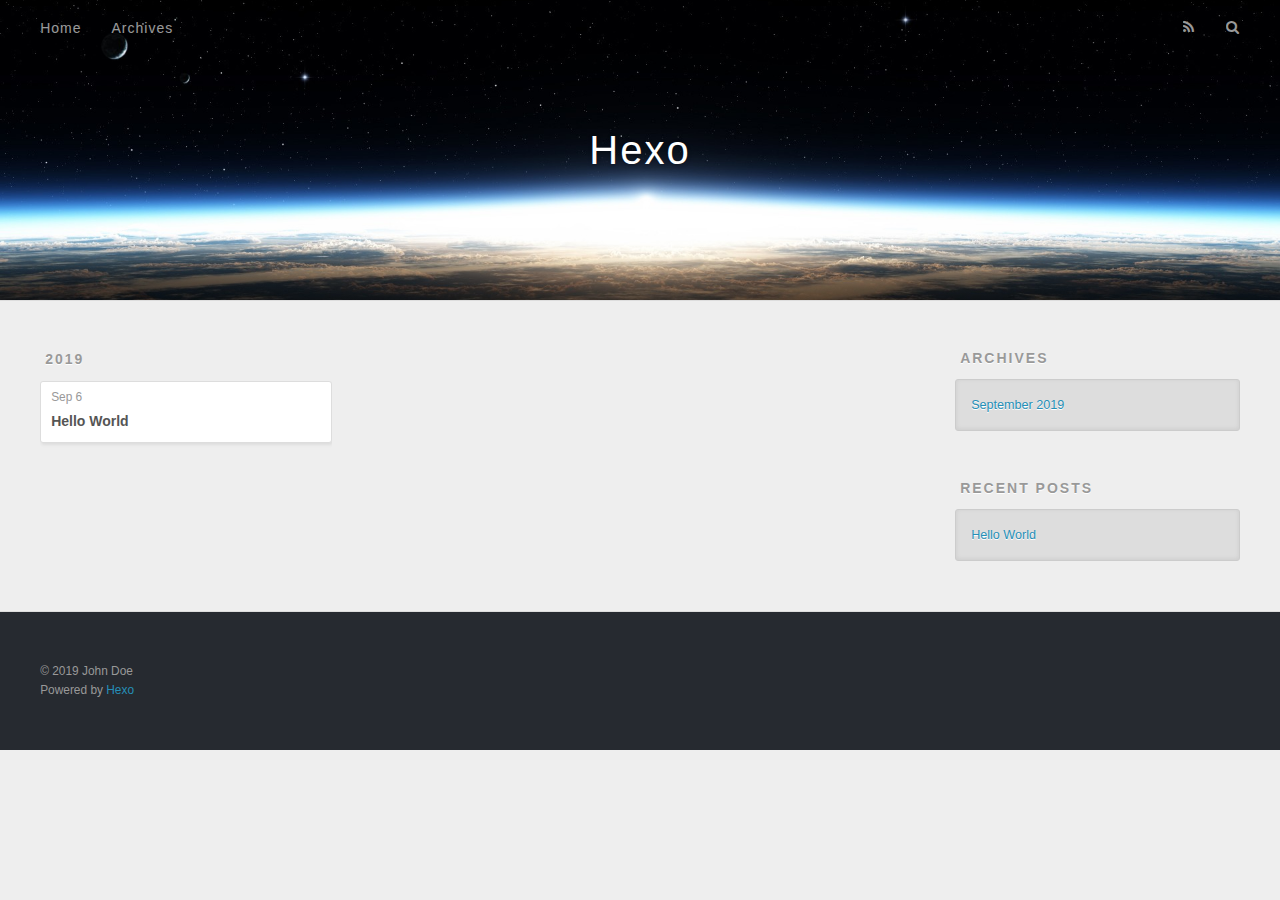
==== archives/index.html @ d5d8815c "Site updated: 2019-09-06 18:24:44" ====
<!DOCTYPE html>
<html>
<head><meta name="generator" content="Hexo 3.9.0">
  <meta charset="utf-8">
  

  
  <title>Archives | Hexo</title>
  <meta name="viewport" content="width=device-width, initial-scale=1, maximum-scale=1">
  <meta property="og:type" content="website">
<meta property="og:title" content="Hexo">
<meta property="og:url" content="http://yoursite.com/archives/index.html">
<meta property="og:site_name" content="Hexo">
<meta property="og:locale" content="en">
<meta name="twitter:card" content="summary">
<meta name="twitter:title" content="Hexo">
  
    <link rel="alternate" href="/atom.xml" title="Hexo" type="application/atom+xml">
  
  
    <link rel="icon" href="/favicon.png">
  
  
    <link href="//fonts.googleapis.com/css?family=Source+Code+Pro" rel="stylesheet" type="text/css">
  
  <link rel="stylesheet" href="/css/style.css">
</head>
</html>
<body>
  <div id="container">
    <div id="wrap">
      <header id="header">
  <div id="banner"></div>
  <div id="header-outer" class="outer">
    <div id="header-title" class="inner">
      <h1 id="logo-wrap">
        <a href="/" id="logo">Hexo</a>
      </h1>
      
    </div>
    <div id="header-inner" class="inner">
      <nav id="main-nav">
        <a id="main-nav-toggle" class="nav-icon"></a>
        
          <a class="main-nav-link" href="/">Home</a>
        
          <a class="main-nav-link" href="/archives">Archives</a>
        
      </nav>
      <nav id="sub-nav">
        
          <a id="nav-rss-link" class="nav-icon" href="/atom.xml" title="RSS Feed"></a>
        
        <a id="nav-search-btn" class="nav-icon" title="Search"></a>
      </nav>
      <div id="search-form-wrap">
        <form action="//google.com/search" method="get" accept-charset="UTF-8" class="search-form"><input type="search" name="q" class="search-form-input" placeholder="Search"><button type="submit" class="search-form-submit">&#xF002;</button><input type="hidden" name="sitesearch" value="http://yoursite.com"></form>
      </div>
    </div>
  </div>
</header>
      <div class="outer">
        <section id="main">
  
  
    
    
      
      
      <section class="archives-wrap">
        <div class="archive-year-wrap">
          <a href="/archives/2019" class="archive-year">2019</a>
        </div>
        <div class="archives">
    
    <article class="archive-article archive-type-post">
  <div class="archive-article-inner">
    <header class="archive-article-header">
      <a href="/2019/09/06/hello-world/" class="archive-article-date">
  <time datetime="2019-09-06T09:59:52.690Z" itemprop="datePublished">Sep 6</time>
</a>
      
  
    <h1 itemprop="name">
      <a class="archive-article-title" href="/2019/09/06/hello-world/">Hello World</a>
    </h1>
  

    </header>
  </div>
</article>
  
  
    </div></section>
  


</section>
        
          <aside id="sidebar">
  
    

  
    

  
    
  
    
  <div class="widget-wrap">
    <h3 class="widget-title">Archives</h3>
    <div class="widget">
      <ul class="archive-list"><li class="archive-list-item"><a class="archive-list-link" href="/archives/2019/09/">September 2019</a></li></ul>
    </div>
  </div>


  
    
  <div class="widget-wrap">
    <h3 class="widget-title">Recent Posts</h3>
    <div class="widget">
      <ul>
        
          <li>
            <a href="/2019/09/06/hello-world/">Hello World</a>
          </li>
        
      </ul>
    </div>
  </div>

  
</aside>
        
      </div>
      <footer id="footer">
  
  <div class="outer">
    <div id="footer-info" class="inner">
      &copy; 2019 John Doe<br>
      Powered by <a href="http://hexo.io/" target="_blank">Hexo</a>
    </div>
  </div>
</footer>
    </div>
    <nav id="mobile-nav">
  
    <a href="/" class="mobile-nav-link">Home</a>
  
    <a href="/archives" class="mobile-nav-link">Archives</a>
  
</nav>
    

<script src="//ajax.googleapis.com/ajax/libs/jquery/2.0.3/jquery.min.js"></script>


  <link rel="stylesheet" href="/fancybox/jquery.fancybox.css">
  <script src="/fancybox/jquery.fancybox.pack.js"></script>


<script src="/js/script.js"></script>



  </div>
</body>
</html>
---- css/style.css ----
body {
  width: 100%;
}
body:before,
body:after {
  content: "";
  display: table;
}
body:after {
  clear: both;
}
html,
body,
div,
span,
applet,
object,
iframe,
h1,
h2,
h3,
h4,
h5,
h6,
p,
blockquote,
pre,
a,
abbr,
acronym,
address,
big,
cite,
code,
del,
dfn,
em,
img,
ins,
kbd,
q,
s,
samp,
small,
strike,
strong,
sub,
sup,
tt,
var,
dl,
dt,
dd,
ol,
ul,
li,
fieldset,
form,
label,
legend,
table,
caption,
tbody,
tfoot,
thead,
tr,
th,
td {
  margin: 0;
  padding: 0;
  border: 0;
  outline: 0;
  font-weight: inherit;
  font-style: inherit;
  font-family: inherit;
  font-size: 100%;
  vertical-align: baseline;
}
body {
  line-height: 1;
  color: #000;
  background: #fff;
}
ol,
ul {
  list-style: none;
}
table {
  border-collapse: separate;
  border-spacing: 0;
  vertical-align: middle;
}
caption,
th,
td {
  text-align: left;
  font-weight: normal;
  vertical-align: middle;
}
a img {
  border: none;
}
input,
button {
  margin: 0;
  padding: 0;
}
input::-moz-focus-inner,
button::-moz-focus-inner {
  border: 0;
  padding: 0;
}
@font-face {
  font-family: FontAwesome;
  font-style: normal;
  font-weight: normal;
  src: url("fonts/fontawesome-webfont.eot?v=#4.0.3");
  src: url("fonts/fontawesome-webfont.eot?#iefix&v=#4.0.3") format("embedded-opentype"), url("fonts/fontawesome-webfont.woff?v=#4.0.3") format("woff"), url("fonts/fontawesome-webfont.ttf?v=#4.0.3") format("truetype"), url("fonts/fontawesome-webfont.svg#fontawesomeregular?v=#4.0.3") format("svg");
}
html,
body,
#container {
  height: 100%;
}
body {
  background: #eee;
  font: 14px -apple-system, BlinkMacSystemFont, "Segoe UI", "Roboto", "Oxygen", "Ubuntu", "Cantarell", "Fira Sans", "Droid Sans", "Helvetica Neue", sans-serif;
  -webkit-text-size-adjust: 100%;
}
.outer {
  max-width: 1220px;
  margin: 0 auto;
  padding: 0 20px;
}
.outer:before,
.outer:after {
  content: "";
  display: table;
}
.outer:after {
  clear: both;
}
.inner {
  display: inline;
  float: left;
  width: 98.33333333333333%;
  margin: 0 0.833333333333333%;
}
.left,
.alignleft {
  float: left;
}
.right,
.alignright {
  float: right;
}
.clear {
  clear: both;
}
#container {
  position: relative;
}
.mobile-nav-on {
  overflow: hidden;
}
#wrap {
  height: 100%;
  width: 100%;
  position: absolute;
  top: 0;
  left: 0;
  -webkit-transition: 0.2s ease-out;
  -moz-transition: 0.2s ease-out;
  -ms-transition: 0.2s ease-out;
  transition: 0.2s ease-out;
  z-index: 1;
  background: #eee;
}
.mobile-nav-on #wrap {
  left: 280px;
}
@media screen and (min-width: 768px) {
  #main {
    display: inline;
    float: left;
    width: 73.33333333333333%;
    margin: 0 0.833333333333333%;
  }
}
.article-date,
.article-category-link,
.archive-year,
.widget-title {
  text-decoration: none;
  text-transform: uppercase;
  letter-spacing: 2px;
  color: #999;
  margin-bottom: 1em;
  margin-left: 5px;
  line-height: 1em;
  text-shadow: 0 1px #fff;
  font-weight: bold;
}
.article-inner,
.archive-article-inner {
  background: #fff;
  -webkit-box-shadow: 1px 2px 3px #ddd;
  box-shadow: 1px 2px 3px #ddd;
  border: 1px solid #ddd;
  border-radius: 3px;
}
.article-entry h1,
.widget h1 {
  font-size: 2em;
}
.article-entry h2,
.widget h2 {
  font-size: 1.5em;
}
.article-entry h3,
.widget h3 {
  font-size: 1.3em;
}
.article-entry h4,
.widget h4 {
  font-size: 1.2em;
}
.article-entry h5,
.widget h5 {
  font-size: 1em;
}
.article-entry h6,
.widget h6 {
  font-size: 1em;
  color: #999;
}
.article-entry hr,
.widget hr {
  border: 1px dashed #ddd;
}
.article-entry strong,
.widget strong {
  font-weight: bold;
}
.article-entry em,
.widget em,
.article-entry cite,
.widget cite {
  font-style: italic;
}
.article-entry sup,
.widget sup,
.article-entry sub,
.widget sub {
  font-size: 0.75em;
  line-height: 0;
  position: relative;
  vertical-align: baseline;
}
.article-entry sup,
.widget sup {
  top: -0.5em;
}
.article-entry sub,
.widget sub {
  bottom: -0.2em;
}
.article-entry small,
.widget small {
  font-size: 0.85em;
}
.article-entry acronym,
.widget acronym,
.article-entry abbr,
.widget abbr {
  border-bottom: 1px dotted;
}
.article-entry ul,
.widget ul,
.article-entry ol,
.widget ol,
.article-entry dl,
.widget dl {
  margin: 0 20px;
  line-height: 1.6em;
}
.article-entry ul ul,
.widget ul ul,
.article-entry ol ul,
.widget ol ul,
.article-entry ul ol,
.widget ul ol,
.article-entry ol ol,
.widget ol ol {
  margin-top: 0;
  margin-bottom: 0;
}
.article-entry ul,
.widget ul {
  list-style: disc;
}
.article-entry ol,
.widget ol {
  list-style: decimal;
}
.article-entry dt,
.widget dt {
  font-weight: bold;
}
#header {
  height: 300px;
  position: relative;
  border-bottom: 1px solid #ddd;
}
#header:before,
#header:after {
  content: "";
  position: absolute;
  left: 0;
  right: 0;
  height: 40px;
}
#header:before {
  top: 0;
  background: -webkit-linear-gradient(rgba(0,0,0,0.2), transparent);
  background: -moz-linear-gradient(rgba(0,0,0,0.2), transparent);
  background: -ms-linear-gradient(rgba(0,0,0,0.2), transparent);
  background: linear-gradient(rgba(0,0,0,0.2), transparent);
}
#header:after {
  bottom: 0;
  background: -webkit-linear-gradient(transparent, rgba(0,0,0,0.2));
  background: -moz-linear-gradient(transparent, rgba(0,0,0,0.2));
  background: -ms-linear-gradient(transparent, rgba(0,0,0,0.2));
  background: linear-gradient(transparent, rgba(0,0,0,0.2));
}
#header-outer {
  height: 100%;
  position: relative;
}
#header-inner {
  position: relative;
  overflow: hidden;
}
#banner {
  position: absolute;
  top: 0;
  left: 0;
  width: 100%;
  height: 100%;
  background: url("images/banner.jpg") center #000;
  -webkit-background-size: cover;
  -moz-background-size: cover;
  background-size: cover;
  z-index: -1;
}
#header-title {
  text-align: center;
  height: 40px;
  position: absolute;
  top: 50%;
  left: 0;
  margin-top: -20px;
}
#logo,
#subtitle {
  text-decoration: none;
  color: #fff;
  font-weight: 300;
  text-shadow: 0 1px 4px rgba(0,0,0,0.3);
}
#logo {
  font-size: 40px;
  line-height: 40px;
  letter-spacing: 2px;
}
#subtitle {
  font-size: 16px;
  line-height: 16px;
  letter-spacing: 1px;
}
#subtitle-wrap {
  margin-top: 16px;
}
#main-nav {
  float: left;
  margin-left: -15px;
}
.nav-icon,
.main-nav-link {
  float: left;
  color: #fff;
  opacity: 0.6;
  text-decoration: none;
  text-shadow: 0 1px rgba(0,0,0,0.2);
  -webkit-transition: opacity 0.2s;
  -moz-transition: opacity 0.2s;
  -ms-transition: opacity 0.2s;
  transition: opacity 0.2s;
  display: block;
  padding: 20px 15px;
}
.nav-icon:hover,
.main-nav-link:hover {
  opacity: 1;
}
.nav-icon {
  font-family: FontAwesome;
  text-align: center;
  font-size: 14px;
  width: 14px;
  height: 14px;
  padding: 20px 15px;
  position: relative;
  cursor: pointer;
}
.main-nav-link {
  font-weight: 300;
  letter-spacing: 1px;
}
@media screen and (max-width: 479px) {
  .main-nav-link {
    display: none;
  }
}
#main-nav-toggle {
  display: none;
}
#main-nav-toggle:before {
  content: "\f0c9";
}
@media screen and (max-width: 479px) {
  #main-nav-toggle {
    display: block;
  }
}
#sub-nav {
  float: right;
  margin-right: -15px;
}
#nav-rss-link:before {
  content: "\f09e";
}
#nav-search-btn:before {
  content: "\f002";
}
#search-form-wrap {
  position: absolute;
  top: 15px;
  width: 150px;
  height: 30px;
  right: -150px;
  opacity: 0;
  -webkit-transition: 0.2s ease-out;
  -moz-transition: 0.2s ease-out;
  -ms-transition: 0.2s ease-out;
  transition: 0.2s ease-out;
}
#search-form-wrap.on {
  opacity: 1;
  right: 0;
}
@media screen and (max-width: 479px) {
  #search-form-wrap {
    width: 100%;
    right: -100%;
  }
}
.search-form {
  position: absolute;
  top: 0;
  left: 0;
  right: 0;
  background: #fff;
  padding: 5px 15px;
  border-radius: 15px;
  -webkit-box-shadow: 0 0 10px rgba(0,0,0,0.3);
  box-shadow: 0 0 10px rgba(0,0,0,0.3);
}
.search-form-input {
  border: none;
  background: none;
  color: #555;
  width: 100%;
  font: 13px -apple-system, BlinkMacSystemFont, "Segoe UI", "Roboto", "Oxygen", "Ubuntu", "Cantarell", "Fira Sans", "Droid Sans", "Helvetica Neue", sans-serif;
  outline: none;
}
.search-form-input::-webkit-search-results-decoration,
.search-form-input::-webkit-search-cancel-button {
  -webkit-appearance: none;
}
.search-form-submit {
  position: absolute;
  top: 50%;
  right: 10px;
  margin-top: -7px;
  font: 13px FontAwesome;
  border: none;
  background: none;
  color: #bbb;
  cursor: pointer;
}
.search-form-submit:hover,
.search-form-submit:focus {
  color: #777;
}
.article {
  margin: 50px 0;
}
.article-inner {
  overflow: hidden;
}
.article-meta:before,
.article-meta:after {
  content: "";
  display: table;
}
.article-meta:after {
  clear: both;
}
.article-date {
  float: left;
}
.article-category {
  float: left;
  line-height: 1em;
  color: #ccc;
  text-shadow: 0 1px #fff;
  margin-left: 8px;
}
.article-category:before {
  content: "\2022";
}
.article-category-link {
  margin: 0 12px 1em;
}
.article-header {
  padding: 20px 20px 0;
}
.article-title {
  text-decoration: none;
  font-size: 2em;
  font-weight: bold;
  color: #555;
  line-height: 1.1em;
  -webkit-transition: color 0.2s;
  -moz-transition: color 0.2s;
  -ms-transition: color 0.2s;
  transition: color 0.2s;
}
a.article-title:hover {
  color: #258fb8;
}
.article-entry {
  color: #555;
  padding: 0 20px;
}
.article-entry:before,
.article-entry:after {
  content: "";
  display: table;
}
.article-entry:after {
  clear: both;
}
.article-entry p,
.article-entry table {
  line-height: 1.6em;
  margin: 1.6em 0;
}
.article-entry h1,
.article-entry h2,
.article-entry h3,
.article-entry h4,
.article-entry h5,
.article-entry h6 {
  font-weight: bold;
}
.article-entry h1,
.article-entry h2,
.article-entry h3,
.article-entry h4,
.article-entry h5,
.article-entry h6 {
  line-height: 1.1em;
  margin: 1.1em 0;
}
.article-entry a {
  color: #258fb8;
  text-decoration: none;
}
.article-entry a:hover {
  text-decoration: underline;
}
.article-entry ul,
.article-entry ol,
.article-entry dl {
  margin-top: 1.6em;
  margin-bottom: 1.6em;
}
.article-entry img,
.article-entry video {
  max-width: 100%;
  height: auto;
  display: block;
  margin: auto;
}
.article-entry iframe {
  border: none;
}
.article-entry table {
  width: 100%;
  border-collapse: collapse;
  border-spacing: 0;
}
.article-entry th {
  font-weight: bold;
  border-bottom: 3px solid #ddd;
  padding-bottom: 0.5em;
}
.article-entry td {
  border-bottom: 1px solid #ddd;
  padding: 10px 0;
}
.article-entry blockquote {
  font-family: Georgia, "Times New Roman", serif;
  font-size: 1.4em;
  margin: 1.6em 20px;
  text-align: center;
}
.article-entry blockquote footer {
  font-size: 14px;
  margin: 1.6em 0;
  font-family: -apple-system, BlinkMacSystemFont, "Segoe UI", "Roboto", "Oxygen", "Ubuntu", "Cantarell", "Fira Sans", "Droid Sans", "Helvetica Neue", sans-serif;
}
.article-entry blockquote footer cite:before {
  content: "—";
  padding: 0 0.5em;
}
.article-entry .pullquote {
  text-align: left;
  width: 45%;
  margin: 0;
}
.article-entry .pullquote.left {
  margin-left: 0.5em;
  margin-right: 1em;
}
.article-entry .pullquote.right {
  margin-right: 0.5em;
  margin-left: 1em;
}
.article-entry .caption {
  color: #999;
  display: block;
  font-size: 0.9em;
  margin-top: 0.5em;
  position: relative;
  text-align: center;
}
.article-entry .video-container {
  position: relative;
  padding-top: 56.25%;
  height: 0;
  overflow: hidden;
}
.article-entry .video-container iframe,
.article-entry .video-container object,
.article-entry .video-container embed {
  position: absolute;
  top: 0;
  left: 0;
  width: 100%;
  height: 100%;
  margin-top: 0;
}
.article-more-link a {
  display: inline-block;
  line-height: 1em;
  padding: 6px 15px;
  border-radius: 15px;
  background: #eee;
  color: #999;
  text-shadow: 0 1px #fff;
  text-decoration: none;
}
.article-more-link a:hover {
  background: #258fb8;
  color: #fff;
  text-decoration: none;
  text-shadow: 0 1px #1e7293;
}
.article-footer {
  font-size: 0.85em;
  line-height: 1.6em;
  border-top: 1px solid #ddd;
  padding-top: 1.6em;
  margin: 0 20px 20px;
}
.article-footer:before,
.article-footer:after {
  content: "";
  display: table;
}
.article-footer:after {
  clear: both;
}
.article-footer a {
  color: #999;
  text-decoration: none;
}
.article-footer a:hover {
  color: #555;
}
.article-tag-list-item {
  float: left;
  margin-right: 10px;
}
.article-tag-list-link:before {
  content: "#";
}
.article-comment-link {
  float: right;
}
.article-comment-link:before {
  content: "\f075";
  font-family: FontAwesome;
  padding-right: 8px;
}
.article-share-link {
  cursor: pointer;
  float: right;
  margin-left: 20px;
}
.article-share-link:before {
  content: "\f064";
  font-family: FontAwesome;
  padding-right: 6px;
}
#article-nav {
  position: relative;
}
#article-nav:before,
#article-nav:after {
  content: "";
  display: table;
}
#article-nav:after {
  clear: both;
}
@media screen and (min-width: 768px) {
  #article-nav {
    margin: 50px 0;
  }
  #article-nav:before {
    width: 8px;
    height: 8px;
    position: absolute;
    top: 50%;
    left: 50%;
    margin-top: -4px;
    margin-left: -4px;
    content: "";
    border-radius: 50%;
    background: #ddd;
    -webkit-box-shadow: 0 1px 2px #fff;
    box-shadow: 0 1px 2px #fff;
  }
}
.article-nav-link-wrap {
  text-decoration: none;
  text-shadow: 0 1px #fff;
  color: #999;
  -webkit-box-sizing: border-box;
  -moz-box-sizing: border-box;
  box-sizing: border-box;
  margin-top: 50px;
  text-align: center;
  display: block;
}
.article-nav-link-wrap:hover {
  color: #555;
}
@media screen and (min-width: 768px) {
  .article-nav-link-wrap {
    width: 50%;
    margin-top: 0;
  }
}
@media screen and (min-width: 768px) {
  #article-nav-newer {
    float: left;
    text-align: right;
    padding-right: 20px;
  }
}
@media screen and (min-width: 768px) {
  #article-nav-older {
    float: right;
    text-align: left;
    padding-left: 20px;
  }
}
.article-nav-caption {
  text-transform: uppercase;
  letter-spacing: 2px;
  color: #ddd;
  line-height: 1em;
  font-weight: bold;
}
#article-nav-newer .article-nav-caption {
  margin-right: -2px;
}
.article-nav-title {
  font-size: 0.85em;
  line-height: 1.6em;
  margin-top: 0.5em;
}
.article-share-box {
  position: absolute;
  display: none;
  background: #fff;
  -webkit-box-shadow: 1px 2px 10px rgba(0,0,0,0.2);
  box-shadow: 1px 2px 10px rgba(0,0,0,0.2);
  border-radius: 3px;
  margin-left: -145px;
  overflow: hidden;
  z-index: 1;
}
.article-share-box.on {
  display: block;
}
.article-share-input {
  width: 100%;
  background: none;
  -webkit-box-sizing: border-box;
  -moz-box-sizing: border-box;
  box-sizing: border-box;
  font: 14px -apple-system, BlinkMacSystemFont, "Segoe UI", "Roboto", "Oxygen", "Ubuntu", "Cantarell", "Fira Sans", "Droid Sans", "Helvetica Neue", sans-serif;
  padding: 0 15px;
  color: #555;
  outline: none;
  border: 1px solid #ddd;
  border-radius: 3px 3px 0 0;
  height: 36px;
  line-height: 36px;
}
.article-share-links {
  background: #eee;
}
.article-share-links:before,
.article-share-links:after {
  content: "";
  display: table;
}
.article-share-links:after {
  clear: both;
}
.article-share-twitter,
.article-share-facebook,
.article-share-pinterest,
.article-share-google {
  width: 50px;
  height: 36px;
  display: block;
  float: left;
  position: relative;
  color: #999;
  text-shadow: 0 1px #fff;
}
.article-share-twitter:before,
.article-share-facebook:before,
.article-share-pinterest:before,
.article-share-google:before {
  font-size: 20px;
  font-family: FontAwesome;
  width: 20px;
  height: 20px;
  position: absolute;
  top: 50%;
  left: 50%;
  margin-top: -10px;
  margin-left: -10px;
  text-align: center;
}
.article-share-twitter:hover,
.article-share-facebook:hover,
.article-share-pinterest:hover,
.article-share-google:hover {
  color: #fff;
}
.article-share-twitter:before {
  content: "\f099";
}
.article-share-twitter:hover {
  background: #00aced;
  text-shadow: 0 1px #008abe;
}
.article-share-facebook:before {
  content: "\f09a";
}
.article-share-facebook:hover {
  background: #3b5998;
  text-shadow: 0 1px #2f477a;
}
.article-share-pinterest:before {
  content: "\f0d2";
}
.article-share-pinterest:hover {
  background: #cb2027;
  text-shadow: 0 1px #a21a1f;
}
.article-share-google:before {
  content: "\f0d5";
}
.article-share-google:hover {
  background: #dd4b39;
  text-shadow: 0 1px #be3221;
}
.article-gallery {
  background: #000;
  position: relative;
}
.article-gallery-photos {
  position: relative;
  overflow: hidden;
}
.article-gallery-img {
  display: none;
  max-width: 100%;
}
.article-gallery-img:first-child {
  display: block;
}
.article-gallery-img.loaded {
  position: absolute;
  display: block;
}
.article-gallery-img img {
  display: block;
  max-width: 100%;
  margin: 0 auto;
}
#comments {
  background: #fff;
  -webkit-box-shadow: 1px 2px 3px #ddd;
  box-shadow: 1px 2px 3px #ddd;
  padding: 20px;
  border: 1px solid #ddd;
  border-radius: 3px;
  margin: 50px 0;
}
#comments a {
  color: #258fb8;
}
.archives-wrap {
  margin: 50px 0;
}
.archives:before,
.archives:after {
  content: "";
  display: table;
}
.archives:after {
  clear: both;
}
.archive-year-wrap {
  margin-bottom: 1em;
}
.archives {
  -webkit-column-gap: 10px;
  -moz-column-gap: 10px;
  column-gap: 10px;
}
@media screen and (min-width: 480px) and (max-width: 767px) {
  .archives {
    -webkit-column-count: 2;
    -moz-column-count: 2;
    column-count: 2;
  }
}
@media screen and (min-width: 768px) {
  .archives {
    -webkit-column-count: 3;
    -moz-column-count: 3;
    column-count: 3;
  }
}
.archive-article {
  -webkit-column-break-inside: avoid;
  page-break-inside: avoid;
  overflow: hidden;
  break-inside: avoid-column;
}
.archive-article-inner {
  padding: 10px;
  margin-bottom: 15px;
}
.archive-article-title {
  text-decoration: none;
  font-weight: bold;
  color: #555;
  -webkit-transition: color 0.2s;
  -moz-transition: color 0.2s;
  -ms-transition: color 0.2s;
  transition: color 0.2s;
  line-height: 1.6em;
}
.archive-article-title:hover {
  color: #258fb8;
}
.archive-article-footer {
  margin-top: 1em;
}
.archive-article-date {
  color: #999;
  text-decoration: none;
  font-size: 0.85em;
  line-height: 1em;
  margin-bottom: 0.5em;
  display: block;
}
#page-nav {
  margin: 50px auto;
  background: #fff;
  -webkit-box-shadow: 1px 2px 3px #ddd;
  box-shadow: 1px 2px 3px #ddd;
  border: 1px solid #ddd;
  border-radius: 3px;
  text-align: center;
  color: #999;
  overflow: hidden;
}
#page-nav:before,
#page-nav:after {
  content: "";
  display: table;
}
#page-nav:after {
  clear: both;
}
#page-nav a,
#page-nav span {
  padding: 10px 20px;
  line-height: 1;
  height: 2ex;
}
#page-nav a {
  color: #999;
  text-decoration: none;
}
#page-nav a:hover {
  background: #999;
  color: #fff;
}
#page-nav .prev {
  float: left;
}
#page-nav .next {
  float: right;
}
#page-nav .page-number {
  display: inline-block;
}
@media screen and (max-width: 479px) {
  #page-nav .page-number {
    display: none;
  }
}
#page-nav .current {
  color: #555;
  font-weight: bold;
}
#page-nav .space {
  color: #ddd;
}
#footer {
  background: #262a30;
  padding: 50px 0;
  border-top: 1px solid #ddd;
  color: #999;
}
#footer a {
  color: #258fb8;
  text-decoration: none;
}
#footer a:hover {
  text-decoration: underline;
}
#footer-info {
  line-height: 1.6em;
  font-size: 0.85em;
}
.article-entry pre,
.article-entry .highlight {
  background: #2d2d2d;
  margin: 0 -20px;
  padding: 15px 20px;
  border-style: solid;
  border-color: #ddd;
  border-width: 1px 0;
  overflow: auto;
  color: #ccc;
  line-height: 22.400000000000002px;
}
.article-entry .highlight .gutter pre,
.article-entry .gist .gist-file .gist-data .line-numbers {
  color: #666;
  font-size: 0.85em;
}
.article-entry pre,
.article-entry code {
  font-family: "Source Code Pro", Consolas, Monaco, Menlo, Consolas, monospace;
}
.article-entry code {
  background: #eee;
  text-shadow: 0 1px #fff;
  padding: 0 0.3em;
}
.article-entry pre code {
  background: none;
  text-shadow: none;
  padding: 0;
}
.article-entry .highlight pre {
  border: none;
  margin: 0;
  padding: 0;
}
.article-entry .highlight table {
  margin: 0;
  width: auto;
}
.article-entry .highlight td {
  border: none;
  padding: 0;
}
.article-entry .highlight figcaption {
  font-size: 0.85em;
  color: #999;
  line-height: 1em;
  margin-bottom: 1em;
}
.article-entry .highlight figcaption:before,
.article-entry .highlight figcaption:after {
  content: "";
  display: table;
}
.article-entry .highlight figcaption:after {
  clear: both;
}
.article-entry .highlight figcaption a {
  float: right;
}
.article-entry .highlight .gutter pre {
  text-align: right;
  padding-right: 20px;
}
.article-entry .highlight .line {
  height: 22.400000000000002px;
}
.article-entry .highlight .line.marked {
  background: #515151;
}
.article-entry .gist {
  margin: 0 -20px;
  border-style: solid;
  border-color: #ddd;
  border-width: 1px 0;
  background: #2d2d2d;
  padding: 15px 20px 15px 0;
}
.article-entry .gist .gist-file {
  border: none;
  font-family: "Source Code Pro", Consolas, Monaco, Menlo, Consolas, monospace;
  margin: 0;
}
.article-entry .gist .gist-file .gist-data {
  background: none;
  border: none;
}
.article-entry .gist .gist-file .gist-data .line-numbers {
  background: none;
  border: none;
  padding: 0 20px 0 0;
}
.article-entry .gist .gist-file .gist-data .line-data {
  padding: 0 !important;
}
.article-entry .gist .gist-file .highlight {
  margin: 0;
  padding: 0;
  border: none;
}
.article-entry .gist .gist-file .gist-meta {
  background: #2d2d2d;
  color: #999;
  font: 0.85em -apple-system, BlinkMacSystemFont, "Segoe UI", "Roboto", "Oxygen", "Ubuntu", "Cantarell", "Fira Sans", "Droid Sans", "Helvetica Neue", sans-serif;
  text-shadow: 0 0;
  padding: 0;
  margin-top: 1em;
  margin-left: 20px;
}
.article-entry .gist .gist-file .gist-meta a {
  color: #258fb8;
  font-weight: normal;
}
.article-entry .gist .gist-file .gist-meta a:hover {
  text-decoration: underline;
}
pre .comment,
pre .title {
  color: #999;
}
pre .variable,
pre .attribute,
pre .tag,
pre .regexp,
pre .ruby .constant,
pre .xml .tag .title,
pre .xml .pi,
pre .xml .doctype,
pre .html .doctype,
pre .css .id,
pre .css .class,
pre .css .pseudo {
  color: #f2777a;
}
pre .number,
pre .preprocessor,
pre .built_in,
pre .literal,
pre .params,
pre .constant {
  color: #f99157;
}
pre .class,
pre .ruby .class .title,
pre .css .rules .attribute {
  color: #9c9;
}
pre .string,
pre .value,
pre .inheritance,
pre .header,
pre .ruby .symbol,
pre .xml .cdata {
  color: #9c9;
}
pre .css .hexcolor {
  color: #6cc;
}
pre .function,
pre .python .decorator,
pre .python .title,
pre .ruby .function .title,
pre .ruby .title .keyword,
pre .perl .sub,
pre .javascript .title,
pre .coffeescript .title {
  color: #69c;
}
pre .keyword,
pre .javascript .function {
  color: #c9c;
}
@media screen and (max-width: 479px) {
  #mobile-nav {
    position: absolute;
    top: 0;
    left: 0;
    width: 280px;
    height: 100%;
    background: #191919;
    border-right: 1px solid #fff;
  }
}
@media screen and (max-width: 479px) {
  .mobile-nav-link {
    display: block;
    color: #999;
    text-decoration: none;
    padding: 15px 20px;
    font-weight: bold;
  }
  .mobile-nav-link:hover {
    color: #fff;
  }
}
@media screen and (min-width: 768px) {
  #sidebar {
    display: inline;
    float: left;
    width: 23.333333333333332%;
    margin: 0 0.833333333333333%;
  }
}
.widget-wrap {
  margin: 50px 0;
}
.widget {
  color: #777;
  text-shadow: 0 1px #fff;
  background: #ddd;
  -webkit-box-shadow: 0 -1px 4px #ccc inset;
  box-shadow: 0 -1px 4px #ccc inset;
  border: 1px solid #ccc;
  padding: 15px;
  border-radius: 3px;
}
.widget a {
  color: #258fb8;
  text-decoration: none;
}
.widget a:hover {
  text-decoration: underline;
}
.widget ul ul,
.widget ol ul,
.widget dl ul,
.widget ul ol,
.widget ol ol,
.widget dl ol,
.widget ul dl,
.widget ol dl,
.widget dl dl {
  margin-left: 15px;
  list-style: disc;
}
.widget {
  line-height: 1.6em;
  word-wrap: break-word;
  font-size: 0.9em;
}
.widget ul,
.widget ol {
  list-style: none;
  margin: 0;
}
.widget ul ul,
.widget ol ul,
.widget ul ol,
.widget ol ol {
  margin: 0 20px;
}
.widget ul ul,
.widget ol ul {
  list-style: disc;
}
.widget ul ol,
.widget ol ol {
  list-style: decimal;
}
.category-list-count,
.tag-list-count,
.archive-list-count {
  padding-left: 5px;
  color: #999;
  font-size: 0.85em;
}
.category-list-count:before,
.tag-list-count:before,
.archive-list-count:before {
  content: "(";
}
.category-list-count:after,
.tag-list-count:after,
.archive-list-count:after {
  content: ")";
}
.tagcloud a {
  margin-right: 5px;
  display: inline-block;
}
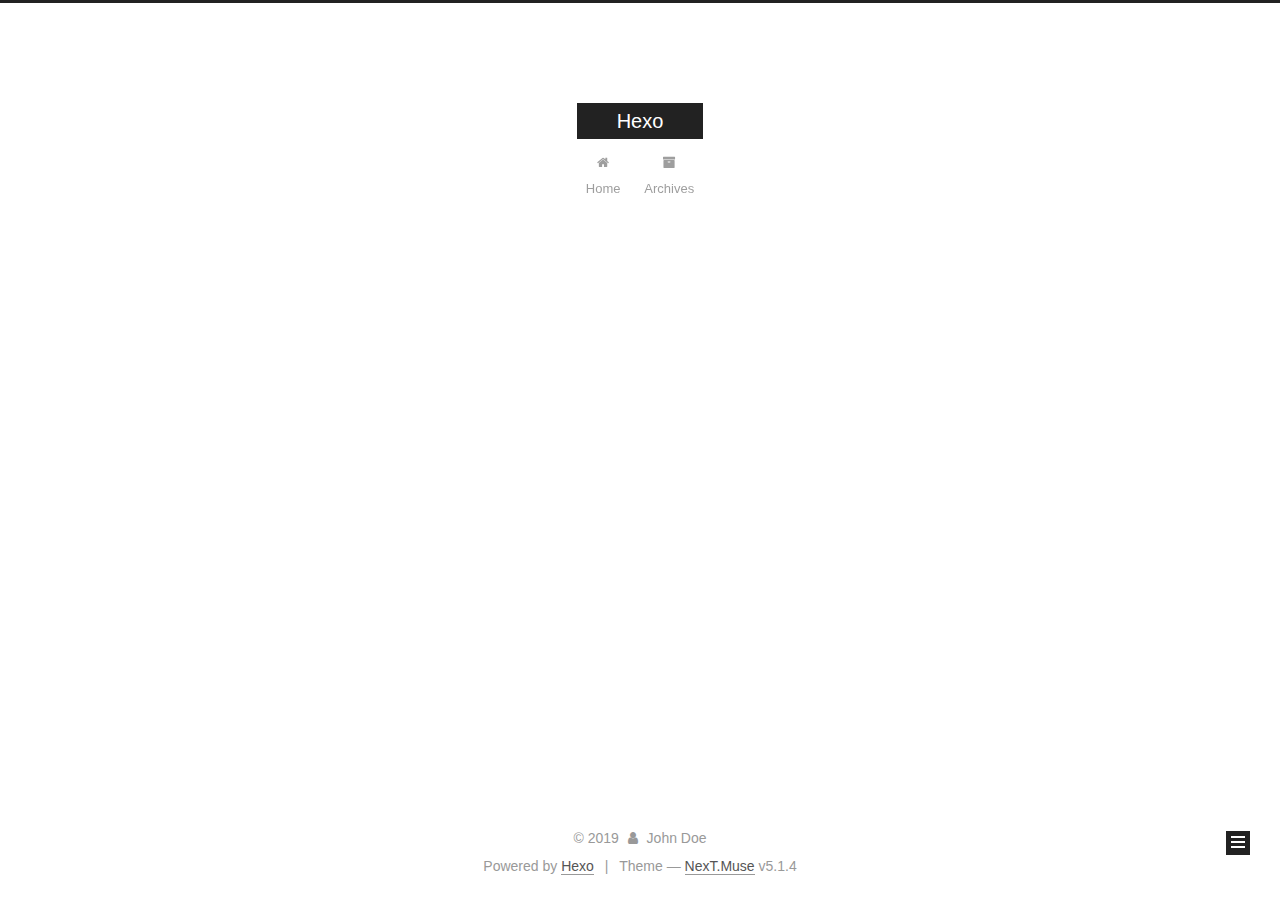
==== commit 6f11391e: "Site updated: 2019-09-06 18:45:22" ====
--- a/archives/index.html
+++ b/archives/index.html
@@ -1,170 +1,549 @@
 <!DOCTYPE html>
-<html>
+
+
+
+  
+
+
+<html class="theme-next muse use-motion" lang="en">
 <head><meta name="generator" content="Hexo 3.9.0">
-  <meta charset="utf-8">
-  
-
-  
-  <title>Archives | Hexo</title>
-  <meta name="viewport" content="width=device-width, initial-scale=1, maximum-scale=1">
-  <meta property="og:type" content="website">
+  <meta charset="UTF-8">
+<meta http-equiv="X-UA-Compatible" content="IE=edge">
+<meta name="viewport" content="width=device-width, initial-scale=1, maximum-scale=1">
+<meta name="theme-color" content="#222">
+
+
+
+
+
+
+
+
+
+<meta http-equiv="Cache-Control" content="no-transform">
+<meta http-equiv="Cache-Control" content="no-siteapp">
+
+
+
+
+
+
+
+
+
+
+
+
+
+
+
+
+  
+  
+  <link href="/lib/fancybox/source/jquery.fancybox.css?v=2.1.5" rel="stylesheet" type="text/css">
+
+
+
+
+
+
+
+<link href="/lib/font-awesome/css/font-awesome.min.css?v=4.6.2" rel="stylesheet" type="text/css">
+
+<link href="/css/main.css?v=5.1.4" rel="stylesheet" type="text/css">
+
+
+  <link rel="apple-touch-icon" sizes="180x180" href="/images/apple-touch-icon-next.png?v=5.1.4">
+
+
+  <link rel="icon" type="image/png" sizes="32x32" href="/images/favicon-32x32-next.png?v=5.1.4">
+
+
+  <link rel="icon" type="image/png" sizes="16x16" href="/images/favicon-16x16-next.png?v=5.1.4">
+
+
+  <link rel="mask-icon" href="/images/logo.svg?v=5.1.4" color="#222">
+
+
+
+
+
+  <meta name="keywords" content="Hexo, NexT">
+
+
+
+
+
+
+
+
+
+
+<meta property="og:type" content="website">
 <meta property="og:title" content="Hexo">
 <meta property="og:url" content="http://yoursite.com/archives/index.html">
 <meta property="og:site_name" content="Hexo">
 <meta property="og:locale" content="en">
 <meta name="twitter:card" content="summary">
 <meta name="twitter:title" content="Hexo">
-  
-    <link rel="alternate" href="/atom.xml" title="Hexo" type="application/atom+xml">
-  
-  
-    <link rel="icon" href="/favicon.png">
-  
-  
-    <link href="//fonts.googleapis.com/css?family=Source+Code+Pro" rel="stylesheet" type="text/css">
-  
-  <link rel="stylesheet" href="/css/style.css">
+
+
+
+<script type="text/javascript" id="hexo.configurations">
+  var NexT = window.NexT || {};
+  var CONFIG = {
+    root: '/',
+    scheme: 'Muse',
+    version: '5.1.4',
+    sidebar: {"position":"left","display":"post","offset":12,"b2t":false,"scrollpercent":false,"onmobile":false},
+    fancybox: true,
+    tabs: true,
+    motion: {"enable":true,"async":false,"transition":{"post_block":"fadeIn","post_header":"slideDownIn","post_body":"slideDownIn","coll_header":"slideLeftIn","sidebar":"slideUpIn"}},
+    duoshuo: {
+      userId: '0',
+      author: 'Author'
+    },
+    algolia: {
+      applicationID: '',
+      apiKey: '',
+      indexName: '',
+      hits: {"per_page":10},
+      labels: {"input_placeholder":"Search for Posts","hits_empty":"We didn't find any results for the search: ${query}","hits_stats":"${hits} results found in ${time} ms"}
+    }
+  };
+</script>
+
+
+
+  <link rel="canonical" href="http://yoursite.com/archives/">
+
+
+
+
+
+  <title>Archive | Hexo</title>
+  
+
+
+
+
+
+
+
+
 </head>
-</html>
-<body>
-  <div id="container">
-    <div id="wrap">
-      <header id="header">
-  <div id="banner"></div>
-  <div id="header-outer" class="outer">
-    <div id="header-title" class="inner">
-      <h1 id="logo-wrap">
-        <a href="/" id="logo">Hexo</a>
-      </h1>
-      
+
+<body itemscope itemtype="http://schema.org/WebPage" lang="en">
+
+  
+  
+    
+  
+
+  <div class="container sidebar-position-left page-archive">
+    <div class="headband"></div>
+
+    <header id="header" class="header" itemscope itemtype="http://schema.org/WPHeader">
+      <div class="header-inner"><div class="site-brand-wrapper">
+  <div class="site-meta ">
+    
+
+    <div class="custom-logo-site-title">
+      <a href="/" class="brand" rel="start">
+        <span class="logo-line-before"><i></i></span>
+        <span class="site-title">Hexo</span>
+        <span class="logo-line-after"><i></i></span>
+      </a>
     </div>
-    <div id="header-inner" class="inner">
-      <nav id="main-nav">
-        <a id="main-nav-toggle" class="nav-icon"></a>
-        
-          <a class="main-nav-link" href="/">Home</a>
-        
-          <a class="main-nav-link" href="/archives">Archives</a>
-        
-      </nav>
-      <nav id="sub-nav">
-        
-          <a id="nav-rss-link" class="nav-icon" href="/atom.xml" title="RSS Feed"></a>
-        
-        <a id="nav-search-btn" class="nav-icon" title="Search"></a>
-      </nav>
-      <div id="search-form-wrap">
-        <form action="//google.com/search" method="get" accept-charset="UTF-8" class="search-form"><input type="search" name="q" class="search-form-input" placeholder="Search"><button type="submit" class="search-form-submit">&#xF002;</button><input type="hidden" name="sitesearch" value="http://yoursite.com"></form>
+      
+        <p class="site-subtitle"></p>
+      
+  </div>
+
+  <div class="site-nav-toggle">
+    <button>
+      <span class="btn-bar"></span>
+      <span class="btn-bar"></span>
+      <span class="btn-bar"></span>
+    </button>
+  </div>
+</div>
+
+<nav class="site-nav">
+  
+
+  
+    <ul id="menu" class="menu">
+      
+        
+        <li class="menu-item menu-item-home">
+          <a href="/" rel="section">
+            
+              <i class="menu-item-icon fa fa-fw fa-home"></i> <br>
+            
+            Home
+          </a>
+        </li>
+      
+        
+        <li class="menu-item menu-item-archives">
+          <a href="/archives/" rel="section">
+            
+              <i class="menu-item-icon fa fa-fw fa-archive"></i> <br>
+            
+            Archives
+          </a>
+        </li>
+      
+
+      
+    </ul>
+  
+
+  
+</nav>
+
+
+
+ </div>
+    </header>
+
+    <main id="main" class="main">
+      <div class="main-inner">
+        <div class="content-wrap">
+          <div id="content" class="content">
+            
+
+  
+  
+  
+  <div class="post-block archive">
+    <div id="posts" class="posts-collapse">
+      <span class="archive-move-on"></span>
+
+      <span class="archive-page-counter">
+        
+        
+        
+          
+        
+        Um..! 1 post. Keep on posting.
+      </span>
+
+      
+
+        
+        
+        
+
+        
+          
+          <div class="collection-title">
+            <h1 class="archive-year" id="archive-year-2019">2019</h1>
+          </div>
+        
+        
+
+        
+
+  <article class="post post-type-normal" itemscope itemtype="http://schema.org/Article">
+    <header class="post-header">
+
+      <h2 class="post-title">
+        
+            <a class="post-title-link" href="/2019/09/06/hello-world/" itemprop="url">
+              
+                <span itemprop="name">Hello World</span>
+              
+            </a>
+        
+      </h2>
+
+      <div class="post-meta">
+        <time class="post-time" itemprop="dateCreated" datetime="2019-09-06T17:59:52+08:00" content="2019-09-06">
+          09-06
+        </time>
       </div>
+
+    </header>
+  </article>
+
+
+
+      
+
     </div>
   </div>
-</header>
-      <div class="outer">
-        <section id="main">
-  
-  
-    
-    
-      
-      
-      <section class="archives-wrap">
-        <div class="archive-year-wrap">
-          <a href="/archives/2019" class="archive-year">2019</a>
+  
+  
+  
+
+  
+
+
+
+          </div>
+          
+
+
+          
+
         </div>
-        <div class="archives">
-    
-    <article class="archive-article archive-type-post">
-  <div class="archive-article-inner">
-    <header class="archive-article-header">
-      <a href="/2019/09/06/hello-world/" class="archive-article-date">
-  <time datetime="2019-09-06T09:59:52.690Z" itemprop="datePublished">Sep 6</time>
-</a>
-      
-  
-    <h1 itemprop="name">
-      <a class="archive-article-title" href="/2019/09/06/hello-world/">Hello World</a>
-    </h1>
-  
-
-    </header>
-  </div>
-</article>
-  
-  
-    </div></section>
-  
-
-
-</section>
-        
-          <aside id="sidebar">
-  
-    
-
-  
-    
-
-  
-    
-  
-    
-  <div class="widget-wrap">
-    <h3 class="widget-title">Archives</h3>
-    <div class="widget">
-      <ul class="archive-list"><li class="archive-list-item"><a class="archive-list-link" href="/archives/2019/09/">September 2019</a></li></ul>
+        
+          
+  
+  <div class="sidebar-toggle">
+    <div class="sidebar-toggle-line-wrap">
+      <span class="sidebar-toggle-line sidebar-toggle-line-first"></span>
+      <span class="sidebar-toggle-line sidebar-toggle-line-middle"></span>
+      <span class="sidebar-toggle-line sidebar-toggle-line-last"></span>
     </div>
   </div>
 
-
-  
+  <aside id="sidebar" class="sidebar">
     
-  <div class="widget-wrap">
-    <h3 class="widget-title">Recent Posts</h3>
-    <div class="widget">
-      <ul>
-        
-          <li>
-            <a href="/2019/09/06/hello-world/">Hello World</a>
-          </li>
-        
-      </ul>
+    <div class="sidebar-inner">
+
+      
+
+      
+
+      <section class="site-overview-wrap sidebar-panel sidebar-panel-active">
+        <div class="site-overview">
+          <div class="site-author motion-element" itemprop="author" itemscope itemtype="http://schema.org/Person">
+            
+              <p class="site-author-name" itemprop="name">John Doe</p>
+              <p class="site-description motion-element" itemprop="description"></p>
+          </div>
+
+          <nav class="site-state motion-element">
+
+            
+              <div class="site-state-item site-state-posts">
+              
+                <a href="/archives/">
+              
+                  <span class="site-state-item-count">1</span>
+                  <span class="site-state-item-name">posts</span>
+                </a>
+              </div>
+            
+
+            
+
+            
+
+          </nav>
+
+          
+
+          
+
+          
+          
+
+          
+          
+
+          
+
+        </div>
+      </section>
+
+      
+
+      
+
     </div>
+  </aside>
+
+
+        
+      </div>
+    </main>
+
+    <footer id="footer" class="footer">
+      <div class="footer-inner">
+        <div class="copyright">&copy; <span itemprop="copyrightYear">2019</span>
+  <span class="with-love">
+    <i class="fa fa-user"></i>
+  </span>
+  <span class="author" itemprop="copyrightHolder">John Doe</span>
+
+  
+</div>
+
+
+  <div class="powered-by">Powered by <a class="theme-link" target="_blank" href="https://hexo.io">Hexo</a></div>
+
+
+
+  <span class="post-meta-divider">|</span>
+
+
+
+  <div class="theme-info">Theme &mdash; <a class="theme-link" target="_blank" href="https://github.com/iissnan/hexo-theme-next">NexT.Muse</a> v5.1.4</div>
+
+
+
+
+        
+
+
+
+
+
+
+
+        
+      </div>
+    </footer>
+
+    
+      <div class="back-to-top">
+        <i class="fa fa-arrow-up"></i>
+        
+      </div>
+    
+
+    
+
   </div>
 
   
-</aside>
-        
-      </div>
-      <footer id="footer">
-  
-  <div class="outer">
-    <div id="footer-info" class="inner">
-      &copy; 2019 John Doe<br>
-      Powered by <a href="http://hexo.io/" target="_blank">Hexo</a>
-    </div>
-  </div>
-</footer>
-    </div>
-    <nav id="mobile-nav">
-  
-    <a href="/" class="mobile-nav-link">Home</a>
-  
-    <a href="/archives" class="mobile-nav-link">Archives</a>
-  
-</nav>
-    
-
-<script src="//ajax.googleapis.com/ajax/libs/jquery/2.0.3/jquery.min.js"></script>
-
-
-  <link rel="stylesheet" href="/fancybox/jquery.fancybox.css">
-  <script src="/fancybox/jquery.fancybox.pack.js"></script>
-
-
-<script src="/js/script.js"></script>
-
-
-
-  </div>
+
+<script type="text/javascript">
+  if (Object.prototype.toString.call(window.Promise) !== '[object Function]') {
+    window.Promise = null;
+  }
+</script>
+
+
+
+
+
+
+
+
+
+  
+
+
+
+
+
+
+
+
+
+
+
+
+  
+  
+    <script type="text/javascript" src="/lib/jquery/index.js?v=2.1.3"></script>
+  
+
+  
+  
+    <script type="text/javascript" src="/lib/fastclick/lib/fastclick.min.js?v=1.0.6"></script>
+  
+
+  
+  
+    <script type="text/javascript" src="/lib/jquery_lazyload/jquery.lazyload.js?v=1.9.7"></script>
+  
+
+  
+  
+    <script type="text/javascript" src="/lib/velocity/velocity.min.js?v=1.2.1"></script>
+  
+
+  
+  
+    <script type="text/javascript" src="/lib/velocity/velocity.ui.min.js?v=1.2.1"></script>
+  
+
+  
+  
+    <script type="text/javascript" src="/lib/fancybox/source/jquery.fancybox.pack.js?v=2.1.5"></script>
+  
+
+
+  
+
+
+  <script type="text/javascript" src="/js/src/utils.js?v=5.1.4"></script>
+
+  <script type="text/javascript" src="/js/src/motion.js?v=5.1.4"></script>
+
+
+
+  
+  
+
+  
+
+  
+
+
+  <script type="text/javascript" src="/js/src/bootstrap.js?v=5.1.4"></script>
+
+
+
+  
+
+
+  
+
+
+
+
+	
+
+
+
+
+
+  
+
+
+
+
+
+  
+
+
+
+
+
+
+
+
+
+
+
+
+  
+
+
+
+
+
+  
+
+  
+
+  
+
+  
+  
+
+  
+
+  
+
+  
+
 </body>
-</html>+</html>
--- a/css/main.css
+++ b/css/main.css
@@ -0,0 +1,2662 @@
+/* normalize.css v3.0.2 | MIT License | git.io/normalize */
+html {
+  font-family: sans-serif; /* 1 */
+  -ms-text-size-adjust: 100%; /* 2 */
+  -webkit-text-size-adjust: 100%; /* 2 */
+}
+body {
+  margin: 0;
+}
+article,
+aside,
+details,
+figcaption,
+figure,
+footer,
+header,
+hgroup,
+main,
+menu,
+nav,
+section,
+summary {
+  display: block;
+}
+audio,
+canvas,
+progress,
+video {
+  display: inline-block; /* 1 */
+  vertical-align: baseline; /* 2 */
+}
+audio:not([controls]) {
+  display: none;
+  height: 0;
+}
+[hidden],
+template {
+  display: none;
+}
+a {
+  background-color: transparent;
+}
+a:active,
+a:hover {
+  outline: 0;
+}
+abbr[title] {
+  border-bottom: 1px dotted;
+}
+b,
+strong {
+  font-weight: bold;
+}
+dfn {
+  font-style: italic;
+}
+h1 {
+  font-size: 2em;
+  margin: 0.67em 0;
+}
+mark {
+  background: #ff0;
+  color: #000;
+}
+small {
+  font-size: 80%;
+}
+sub,
+sup {
+  font-size: 75%;
+  line-height: 0;
+  position: relative;
+  vertical-align: baseline;
+}
+sup {
+  top: -0.5em;
+}
+sub {
+  bottom: -0.25em;
+}
+img {
+  border: 0;
+}
+svg:not(:root) {
+  overflow: hidden;
+}
+figure {
+  margin: 1em 40px;
+}
+hr {
+  -moz-box-sizing: content-box;
+  box-sizing: content-box;
+  height: 0;
+}
+pre {
+  overflow: auto;
+}
+code,
+kbd,
+pre,
+samp {
+  font-family: monospace, monospace;
+  font-size: 1em;
+}
+button,
+input,
+optgroup,
+select,
+textarea {
+  color: inherit; /* 1 */
+  font: inherit; /* 2 */
+  margin: 0; /* 3 */
+}
+button {
+  overflow: visible;
+}
+button,
+select {
+  text-transform: none;
+}
+button,
+html input[type="button"],
+input[type="reset"],
+input[type="submit"] {
+  -webkit-appearance: button; /* 2 */
+  cursor: pointer; /* 3 */
+}
+button[disabled],
+html input[disabled] {
+  cursor: default;
+}
+button::-moz-focus-inner,
+input::-moz-focus-inner {
+  border: 0;
+  padding: 0;
+}
+input {
+  line-height: normal;
+}
+input[type="checkbox"],
+input[type="radio"] {
+  box-sizing: border-box; /* 1 */
+  padding: 0; /* 2 */
+}
+input[type="number"]::-webkit-inner-spin-button,
+input[type="number"]::-webkit-outer-spin-button {
+  height: auto;
+}
+input[type="search"] {
+  -webkit-appearance: textfield; /* 1 */
+  -moz-box-sizing: content-box;
+  -webkit-box-sizing: content-box; /* 2 */
+  box-sizing: content-box;
+}
+input[type="search"]::-webkit-search-cancel-button,
+input[type="search"]::-webkit-search-decoration {
+  -webkit-appearance: none;
+}
+fieldset {
+  border: 1px solid #c0c0c0;
+  margin: 0 2px;
+  padding: 0.35em 0.625em 0.75em;
+}
+legend {
+  border: 0; /* 1 */
+  padding: 0; /* 2 */
+}
+textarea {
+  overflow: auto;
+}
+optgroup {
+  font-weight: bold;
+}
+table {
+  border-collapse: collapse;
+  border-spacing: 0;
+}
+td,
+th {
+  padding: 0;
+}
+::selection {
+  background: #262a30;
+  color: #fff;
+}
+body {
+  position: relative;
+  font-family: 'Lato', "PingFang SC", "Microsoft YaHei", sans-serif;
+  font-size: 14px;
+  line-height: 2;
+  color: #555;
+  background: #fff;
+}
+@media (max-width: 767px) {
+  body {
+    padding-right: 0 !important;
+  }
+}
+@media (min-width: 768px) and (max-width: 991px) {
+  body {
+    padding-right: 0 !important;
+  }
+}
+@media (min-width: 1600px) {
+  body {
+    font-size: 16px;
+  }
+}
+h1,
+h2,
+h3,
+h4,
+h5,
+h6 {
+  margin: 0;
+  padding: 0;
+  font-weight: bold;
+  line-height: 1.5;
+  font-family: 'Lato', "PingFang SC", "Microsoft YaHei", sans-serif;
+}
+h2,
+h3,
+h4,
+h5,
+h6 {
+  margin: 20px 0 15px;
+}
+h1 {
+  font-size: 22px;
+}
+@media (max-width: 767px) {
+  h1 {
+    font-size: 18px;
+  }
+}
+h2 {
+  font-size: 20px;
+}
+@media (max-width: 767px) {
+  h2 {
+    font-size: 16px;
+  }
+}
+h3 {
+  font-size: 18px;
+}
+@media (max-width: 767px) {
+  h3 {
+    font-size: 14px;
+  }
+}
+h4 {
+  font-size: 16px;
+}
+@media (max-width: 767px) {
+  h4 {
+    font-size: 12px;
+  }
+}
+h5 {
+  font-size: 14px;
+}
+@media (max-width: 767px) {
+  h5 {
+    font-size: 10px;
+  }
+}
+h6 {
+  font-size: 12px;
+}
+@media (max-width: 767px) {
+  h6 {
+    font-size: 8px;
+  }
+}
+p {
+  margin: 0 0 20px 0;
+}
+a {
+  color: #555;
+  text-decoration: none;
+  outline: none;
+  border-bottom: 1px solid #999;
+  word-wrap: break-word;
+}
+a:hover {
+  color: #222;
+  border-bottom-color: #222;
+}
+blockquote {
+  margin: 0;
+  padding: 0;
+}
+img {
+  display: block;
+  margin: auto;
+  max-width: 100%;
+  height: auto;
+}
+hr {
+  margin: 40px 0;
+  height: 3px;
+  border: none;
+  background-color: #ddd;
+  background-image: repeating-linear-gradient(-45deg, #fff, #fff 4px, transparent 4px, transparent 8px);
+}
+blockquote {
+  padding: 0 15px;
+  color: #666;
+  border-left: 4px solid #ddd;
+}
+blockquote cite::before {
+  content: "-";
+  padding: 0 5px;
+}
+dt {
+  font-weight: 700;
+}
+dd {
+  margin: 0;
+  padding: 0;
+}
+kbd {
+  border: 1px solid #ccc;
+  border-radius: 0.2em;
+  box-shadow: 0.1em 0.1em 0.2em rgba(0,0,0,0.1);
+  background-color: #f9f9f9;
+  font-family: inherit;
+  background-image: -webkit-linear-gradient(top, #eee, #fff, #eee);
+  padding: 0.1em 0.3em;
+  white-space: nowrap;
+}
+.text-left {
+  text-align: left;
+}
+.text-center {
+  text-align: center;
+}
+.text-right {
+  text-align: right;
+}
+.text-justify {
+  text-align: justify;
+}
+.text-nowrap {
+  white-space: nowrap;
+}
+.text-lowercase {
+  text-transform: lowercase;
+}
+.text-uppercase {
+  text-transform: uppercase;
+}
+.text-capitalize {
+  text-transform: capitalize;
+}
+.center-block {
+  display: block;
+  margin-left: auto;
+  margin-right: auto;
+}
+.clearfix:before,
+.clearfix:after {
+  content: " ";
+  display: table;
+}
+.clearfix:after {
+  clear: both;
+}
+.pullquote {
+  width: 45%;
+}
+.pullquote.left {
+  float: left;
+  margin-left: 5px;
+  margin-right: 10px;
+}
+.pullquote.right {
+  float: right;
+  margin-left: 10px;
+  margin-right: 5px;
+}
+.affix.affix.affix {
+  position: fixed;
+}
+.translation {
+  margin-top: -20px;
+  font-size: 14px;
+  color: #999;
+}
+.scrollbar-measure {
+  width: 100px;
+  height: 100px;
+  overflow: scroll;
+  position: absolute;
+  top: -9999px;
+}
+.use-motion .motion-element {
+  opacity: 0;
+}
+table {
+  margin: 20px 0;
+  width: 100%;
+  border-collapse: collapse;
+  border-spacing: 0;
+  border: 1px solid #ddd;
+  font-size: 14px;
+  table-layout: fixed;
+  word-wrap: break-all;
+}
+table>tbody>tr:nth-of-type(odd) {
+  background-color: #f9f9f9;
+}
+table>tbody>tr:hover {
+  background-color: #f5f5f5;
+}
+caption,
+th,
+td {
+  padding: 8px;
+  text-align: left;
+  vertical-align: middle;
+  font-weight: normal;
+}
+th,
+td {
+  border-bottom: 3px solid #ddd;
+  border-right: 1px solid #eee;
+}
+th {
+  padding-bottom: 10px;
+  font-weight: 700;
+}
+td {
+  border-bottom-width: 1px;
+}
+html,
+body {
+  height: 100%;
+}
+.container {
+  position: relative;
+  min-height: 100%;
+}
+.header-inner {
+  margin: 0 auto;
+  padding: 100px 0 70px;
+  width: 700px;
+}
+@media (min-width: 1600px) {
+  .container .header-inner {
+    width: 900px;
+  }
+}
+.main {
+  padding-bottom: 150px;
+}
+.main-inner {
+  margin: 0 auto;
+  width: 700px;
+}
+@media (min-width: 1600px) {
+  .container .main-inner {
+    width: 900px;
+  }
+}
+.footer {
+  position: absolute;
+  left: 0;
+  bottom: 0;
+  width: 100%;
+  min-height: 50px;
+}
+.footer-inner {
+  box-sizing: border-box;
+  margin: 20px auto;
+  width: 700px;
+}
+@media (min-width: 1600px) {
+  .container .footer-inner {
+    width: 900px;
+  }
+}
+pre,
+.highlight {
+  overflow: auto;
+  margin: 20px 0;
+  padding: 0;
+  font-size: 13px;
+  color: #4d4d4c;
+  background: #f7f7f7;
+  line-height: 1.6;
+}
+pre,
+code {
+  font-family: consolas, Menlo, "PingFang SC", "Microsoft YaHei", monospace;
+}
+code {
+  padding: 2px 4px;
+  word-wrap: break-word;
+  color: #555;
+  background: #eee;
+  border-radius: 3px;
+  font-size: 13px;
+}
+pre {
+  padding: 10px;
+}
+pre code {
+  padding: 0;
+  color: #4d4d4c;
+  background: none;
+  text-shadow: none;
+}
+.highlight {
+  border-radius: 1px;
+}
+.highlight pre {
+  border: none;
+  margin: 0;
+  padding: 10px 0;
+}
+.highlight table {
+  margin: 0;
+  width: auto;
+  border: none;
+}
+.highlight td {
+  border: none;
+  padding: 0;
+}
+.highlight figcaption {
+  font-size: 1em;
+  color: #4d4d4c;
+  line-height: 1em;
+  margin-bottom: 1em;
+}
+.highlight figcaption:before,
+.highlight figcaption:after {
+  content: " ";
+  display: table;
+}
+.highlight figcaption:after {
+  clear: both;
+}
+.highlight figcaption a {
+  float: right;
+  color: #4d4d4c;
+}
+.highlight figcaption a:hover {
+  border-bottom-color: #4d4d4c;
+}
+.highlight .gutter pre {
+  padding-left: 10px;
+  padding-right: 10px;
+  color: #869194;
+  text-align: right;
+  background-color: #eff2f3;
+}
+.highlight .code pre {
+  width: 100%;
+  padding-left: 10px;
+  padding-right: 10px;
+  background-color: #f7f7f7;
+}
+.highlight .line {
+  height: 20px;
+}
+.gutter {
+  -webkit-user-select: none;
+  -moz-user-select: none;
+  -ms-user-select: none;
+  user-select: none;
+}
+.gist table {
+  width: auto;
+}
+.gist table td {
+  border: none;
+}
+pre .deletion {
+  background: #fdd;
+}
+pre .addition {
+  background: #dfd;
+}
+pre .meta {
+  color: #8959a8;
+}
+pre .comment {
+  color: #8e908c;
+}
+pre .variable,
+pre .attribute,
+pre .tag,
+pre .regexp,
+pre .ruby .constant,
+pre .xml .tag .title,
+pre .xml .pi,
+pre .xml .doctype,
+pre .html .doctype,
+pre .css .id,
+pre .css .class,
+pre .css .pseudo {
+  color: #c82829;
+}
+pre .number,
+pre .preprocessor,
+pre .built_in,
+pre .literal,
+pre .params,
+pre .constant,
+pre .command {
+  color: #f5871f;
+}
+pre .ruby .class .title,
+pre .css .rules .attribute,
+pre .string,
+pre .value,
+pre .inheritance,
+pre .header,
+pre .ruby .symbol,
+pre .xml .cdata,
+pre .special,
+pre .number,
+pre .formula {
+  color: #718c00;
+}
+pre .title,
+pre .css .hexcolor {
+  color: #3e999f;
+}
+pre .function,
+pre .python .decorator,
+pre .python .title,
+pre .ruby .function .title,
+pre .ruby .title .keyword,
+pre .perl .sub,
+pre .javascript .title,
+pre .coffeescript .title {
+  color: #4271ae;
+}
+pre .keyword,
+pre .javascript .function {
+  color: #8959a8;
+}
+.full-image.full-image.full-image.full-image {
+  border: none;
+  max-width: 100%;
+  width: auto;
+  margin: 20px auto 25px;
+}
+@media (min-width: 992px) {
+  .full-image.full-image.full-image.full-image {
+    max-width: none;
+    width: 110%;
+    margin: 25px -5%;
+  }
+}
+.blockquote-center,
+.page-home .post-type-quote blockquote,
+.page-post-detail .post-type-quote blockquote {
+  position: relative;
+  margin: 40px 0;
+  padding: 0;
+  border-left: none;
+  text-align: center;
+}
+.blockquote-center::before,
+.page-home .post-type-quote blockquote::before,
+.page-post-detail .post-type-quote blockquote::before,
+.blockquote-center::after,
+.page-home .post-type-quote blockquote::after,
+.page-post-detail .post-type-quote blockquote::after {
+  position: absolute;
+  content: ' ';
+  display: block;
+  width: 100%;
+  height: 24px;
+  opacity: 0.2;
+  background-repeat: no-repeat;
+  background-position: 0 -6px;
+  background-size: 22px 22px;
+}
+.blockquote-center::before,
+.page-home .post-type-quote blockquote::before,
+.page-post-detail .post-type-quote blockquote::before {
+  top: -20px;
+  background-image: url("../images/quote-l.svg");
+  border-top: 1px solid #ccc;
+}
+.blockquote-center::after,
+.page-home .post-type-quote blockquote::after,
+.page-post-detail .post-type-quote blockquote::after {
+  bottom: -20px;
+  background-image: url("../images/quote-r.svg");
+  border-bottom: 1px solid #ccc;
+  background-position: 100% 8px;
+}
+.blockquote-center p,
+.page-home .post-type-quote blockquote p,
+.page-post-detail .post-type-quote blockquote p,
+.blockquote-center div,
+.page-home .post-type-quote blockquote div,
+.page-post-detail .post-type-quote blockquote div {
+  text-align: center;
+}
+.post .post-body .group-picture img {
+  box-sizing: border-box;
+  padding: 0 3px;
+  border: none;
+}
+.post .group-picture-row {
+  overflow: hidden;
+  margin-top: 6px;
+}
+.post .group-picture-row:first-child {
+  margin-top: 0;
+}
+.post .group-picture-column {
+  float: left;
+}
+.page-post-detail .post-body .group-picture-column {
+  float: none;
+  margin-top: 10px;
+  width: auto !important;
+}
+.page-post-detail .post-body .group-picture-column img {
+  margin: 0 auto;
+}
+.page-archive .group-picture-container {
+  overflow: hidden;
+}
+.page-archive .group-picture-row {
+  float: left;
+}
+.page-archive .group-picture-row:first-child {
+  margin-top: 6px;
+}
+.page-archive .group-picture-column {
+  max-width: 150px;
+  max-height: 150px;
+}
+.post-body .note {
+  position: relative;
+  padding: 15px;
+  margin-bottom: 20px;
+  border: 1px solid #eee;
+  border-left-width: 5px;
+  border-radius: 3px;
+}
+.post-body .note h2,
+.post-body .note h3,
+.post-body .note h4,
+.post-body .note h5,
+.post-body .note h6 {
+  margin-top: 0;
+  margin-bottom: 0;
+  border-bottom: initial;
+  padding-top: 0 !important;
+}
+.post-body .note p:first-child,
+.post-body .note ul:first-child,
+.post-body .note ol:first-child,
+.post-body .note table:first-child,
+.post-body .note pre:first-child,
+.post-body .note blockquote:first-child {
+  margin-top: 0;
+}
+.post-body .note p:last-child,
+.post-body .note ul:last-child,
+.post-body .note ol:last-child,
+.post-body .note table:last-child,
+.post-body .note pre:last-child,
+.post-body .note blockquote:last-child {
+  margin-bottom: 0;
+}
+.post-body .note.default {
+  border-left-color: #777;
+}
+.post-body .note.default h2,
+.post-body .note.default h3,
+.post-body .note.default h4,
+.post-body .note.default h5,
+.post-body .note.default h6 {
+  color: #777;
+}
+.post-body .note.primary {
+  border-left-color: #6f42c1;
+}
+.post-body .note.primary h2,
+.post-body .note.primary h3,
+.post-body .note.primary h4,
+.post-body .note.primary h5,
+.post-body .note.primary h6 {
+  color: #6f42c1;
+}
+.post-body .note.info {
+  border-left-color: #428bca;
+}
+.post-body .note.info h2,
+.post-body .note.info h3,
+.post-body .note.info h4,
+.post-body .note.info h5,
+.post-body .note.info h6 {
+  color: #428bca;
+}
+.post-body .note.success {
+  border-left-color: #5cb85c;
+}
+.post-body .note.success h2,
+.post-body .note.success h3,
+.post-body .note.success h4,
+.post-body .note.success h5,
+.post-body .note.success h6 {
+  color: #5cb85c;
+}
+.post-body .note.warning {
+  border-left-color: #f0ad4e;
+}
+.post-body .note.warning h2,
+.post-body .note.warning h3,
+.post-body .note.warning h4,
+.post-body .note.warning h5,
+.post-body .note.warning h6 {
+  color: #f0ad4e;
+}
+.post-body .note.danger {
+  border-left-color: #d9534f;
+}
+.post-body .note.danger h2,
+.post-body .note.danger h3,
+.post-body .note.danger h4,
+.post-body .note.danger h5,
+.post-body .note.danger h6 {
+  color: #d9534f;
+}
+.post-body .label {
+  display: inline;
+  padding: 0 2px;
+  white-space: nowrap;
+}
+.post-body .label.default {
+  background-color: #f0f0f0;
+}
+.post-body .label.primary {
+  background-color: #efe6f7;
+}
+.post-body .label.info {
+  background-color: #e5f2f8;
+}
+.post-body .label.success {
+  background-color: #e7f4e9;
+}
+.post-body .label.warning {
+  background-color: #fcf6e1;
+}
+.post-body .label.danger {
+  background-color: #fae8eb;
+}
+.post-body .tabs {
+  position: relative;
+  display: block;
+  margin-bottom: 20px;
+  padding-top: 10px;
+}
+.post-body .tabs ul.nav-tabs {
+  margin: 0;
+  padding: 0;
+  display: flex;
+  margin-bottom: -1px;
+}
+@media (max-width: 413px) {
+  .post-body .tabs ul.nav-tabs {
+    display: block;
+    margin-bottom: 5px;
+  }
+}
+.post-body .tabs ul.nav-tabs li.tab {
+  list-style-type: none !important;
+  margin: 0 0.25em 0 0;
+  border-top: 3px solid transparent;
+  border-left: 1px solid transparent;
+  border-right: 1px solid transparent;
+}
+@media (max-width: 413px) {
+  .post-body .tabs ul.nav-tabs li.tab {
+    margin: initial;
+    border-top: 1px solid transparent;
+    border-left: 3px solid transparent;
+    border-right: 1px solid transparent;
+    border-bottom: 1px solid transparent;
+  }
+}
+.post-body .tabs ul.nav-tabs li.tab a {
+  outline: 0;
+  border-bottom: initial;
+  display: block;
+  line-height: 1.8em;
+  padding: 0.25em 0.75em;
+  transition-duration: 0.2s;
+  transition-timing-function: ease-out;
+  transition-delay: 0s;
+}
+.post-body .tabs ul.nav-tabs li.tab a i {
+  width: 1.285714285714286em;
+}
+.post-body .tabs ul.nav-tabs li.tab.active {
+  border-top: 3px solid #fc6423;
+  border-left: 1px solid #ddd;
+  border-right: 1px solid #ddd;
+  background-color: #fff;
+}
+@media (max-width: 413px) {
+  .post-body .tabs ul.nav-tabs li.tab.active {
+    border-top: 1px solid #ddd;
+    border-left: 3px solid #fc6423;
+    border-right: 1px solid #ddd;
+    border-bottom: 1px solid #ddd;
+  }
+}
+.post-body .tabs ul.nav-tabs li.tab.active a {
+  cursor: default;
+  color: #555;
+}
+.post-body .tabs .tab-content {
+  background-color: #fff;
+}
+.post-body .tabs .tab-content .tab-pane {
+  border: 1px solid #ddd;
+  padding: 20px 20px 0 20px;
+}
+.post-body .tabs .tab-content .tab-pane:not(.active) {
+  display: none !important;
+}
+.post-body .tabs .tab-content .tab-pane.active {
+  display: block !important;
+}
+.btn {
+  display: inline-block;
+  padding: 0 20px;
+  font-size: 14px;
+  color: #fff;
+  background: #222;
+  border: 2px solid #222;
+  text-decoration: none;
+  border-radius: 0;
+  transition-property: background-color;
+  transition-duration: 0.2s;
+  transition-timing-function: ease-in-out;
+  transition-delay: 0s;
+  line-height: 2;
+}
+.btn:hover {
+  border-color: #222;
+  color: #222;
+  background: #fff;
+}
+.btn +.btn {
+  margin: 0 0 8px 8px;
+}
+.btn .fa-fw {
+  width: 1.285714285714286em;
+  text-align: left;
+}
+.btn-bar {
+  display: block;
+  width: 22px;
+  height: 2px;
+  background: #555;
+  border-radius: 1px;
+}
+.btn-bar+.btn-bar {
+  margin-top: 4px;
+}
+.pagination {
+  margin: 120px 0 40px;
+  text-align: center;
+  border-top: 1px solid #eee;
+}
+.page-number-basic,
+.pagination .prev,
+.pagination .next,
+.pagination .page-number,
+.pagination .space {
+  display: inline-block;
+  position: relative;
+  top: -1px;
+  margin: 0 10px;
+  padding: 0 11px;
+}
+@media (max-width: 767px) {
+  .page-number-basic,
+  .pagination .prev,
+  .pagination .next,
+  .pagination .page-number,
+  .pagination .space {
+    margin: 0 5px;
+  }
+}
+.pagination .prev,
+.pagination .next,
+.pagination .page-number {
+  border-bottom: 0;
+  border-top: 1px solid #eee;
+  transition-property: border-color;
+  transition-duration: 0.2s;
+  transition-timing-function: ease-in-out;
+  transition-delay: 0s;
+}
+.pagination .prev:hover,
+.pagination .next:hover,
+.pagination .page-number:hover {
+  border-top-color: #222;
+}
+.pagination .space {
+  padding: 0;
+  margin: 0;
+}
+.pagination .prev {
+  margin-left: 0;
+}
+.pagination .next {
+  margin-right: 0;
+}
+.pagination .page-number.current {
+  color: #fff;
+  background: #ccc;
+  border-top-color: #ccc;
+}
+@media (max-width: 767px) {
+  .pagination {
+    border-top: none;
+  }
+  .pagination .prev,
+  .pagination .next,
+  .pagination .page-number {
+    margin-bottom: 10px;
+    border-top: 0;
+    border-bottom: 1px solid #eee;
+    padding: 0 10px;
+  }
+  .pagination .prev:hover,
+  .pagination .next:hover,
+  .pagination .page-number:hover {
+    border-bottom-color: #222;
+  }
+}
+.comments {
+  margin: 60px 20px 0;
+}
+.tag-cloud {
+  text-align: center;
+}
+.tag-cloud a {
+  display: inline-block;
+  margin: 10px;
+}
+.back-to-top {
+  box-sizing: border-box;
+  position: fixed;
+  bottom: -100px;
+  right: 30px;
+  z-index: 1050;
+  padding: 0 6px;
+  width: 24px;
+  background: #222;
+  font-size: 12px;
+  opacity: 1;
+  color: #fff;
+  cursor: pointer;
+  text-align: center;
+  -webkit-transform: translateZ(0);
+  transition-property: bottom;
+  transition-duration: 0.2s;
+  transition-timing-function: ease-in-out;
+  transition-delay: 0s;
+}
+@media (min-width: 768px) and (max-width: 991px) {
+  .back-to-top {
+    display: none !important;
+  }
+}
+@media (max-width: 767px) {
+  .back-to-top {
+    display: none !important;
+  }
+}
+.back-to-top.back-to-top-on {
+  bottom: 19px;
+}
+.header {
+  background: transparent;
+}
+.header-inner {
+  position: relative;
+}
+.headband {
+  height: 3px;
+  background: #222;
+}
+.site-meta {
+  margin: 0;
+  text-align: center;
+}
+@media (max-width: 767px) {
+  .site-meta {
+    text-align: center;
+  }
+}
+.brand {
+  position: relative;
+  display: inline-block;
+  padding: 0 40px;
+  color: #fff;
+  background: #222;
+  border-bottom: none;
+}
+.brand:hover {
+  color: #fff;
+}
+.logo {
+  display: inline-block;
+  margin-right: 5px;
+  line-height: 36px;
+  vertical-align: top;
+}
+.site-title {
+  display: inline-block;
+  vertical-align: top;
+  line-height: 36px;
+  font-size: 20px;
+  font-weight: normal;
+  font-family: 'Lato', "PingFang SC", "Microsoft YaHei", sans-serif;
+}
+.site-subtitle {
+  margin-top: 10px;
+  font-size: 13px;
+  color: #999;
+}
+.use-motion .brand {
+  opacity: 0;
+}
+.use-motion .logo,
+.use-motion .site-title,
+.use-motion .site-subtitle {
+  opacity: 0;
+  position: relative;
+  top: -10px;
+}
+.site-nav-toggle {
+  display: none;
+  position: absolute;
+  top: 10px;
+  left: 10px;
+}
+@media (max-width: 767px) {
+  .site-nav-toggle {
+    display: block;
+  }
+}
+.site-nav-toggle button {
+  margin-top: 2px;
+  padding: 9px 10px;
+  background: transparent;
+  border: none;
+}
+@media (max-width: 767px) {
+  .site-nav {
+    display: none;
+    margin: 0 -10px;
+    padding: 0 10px;
+    clear: both;
+    border-top: 1px solid #ddd;
+  }
+}
+@media (min-width: 768px) and (max-width: 991px) {
+  .site-nav {
+    display: block !important;
+  }
+}
+@media (min-width: 992px) {
+  .site-nav {
+    display: block !important;
+  }
+}
+.menu {
+  margin-top: 20px;
+  padding-left: 0;
+  text-align: center;
+}
+.menu .menu-item {
+  display: inline-block;
+  margin: 0 10px;
+  list-style: none;
+}
+@media screen and (max-width: 767px) {
+  .menu .menu-item {
+    margin-top: 10px;
+  }
+}
+.menu .menu-item a {
+  display: block;
+  font-size: 13px;
+  line-height: inherit;
+  border-bottom: 1px solid transparent;
+  transition-property: border-color;
+  transition-duration: 0.2s;
+  transition-timing-function: ease-in-out;
+  transition-delay: 0s;
+}
+.menu .menu-item a:hover {
+  border-bottom-color: #222;
+}
+.menu .menu-item .fa {
+  margin-right: 5px;
+}
+.use-motion .menu-item {
+  opacity: 0;
+}
+.post-body {
+  font-family: 'Lato', "PingFang SC", "Microsoft YaHei", sans-serif;
+}
+@media (max-width: 767px) {
+  .post-body {
+    word-break: break-word;
+  }
+}
+.post-body .fancybox img {
+  display: block !important;
+  margin: 0 auto;
+  cursor: pointer;
+  cursor: zoom-in;
+  cursor: -webkit-zoom-in;
+}
+.post-body .image-caption,
+.post-body .figure .caption {
+  margin: -20px auto 15px;
+  text-align: center;
+  font-size: 14px;
+  color: #999;
+  font-weight: bold;
+  line-height: 1;
+}
+.post-sticky-flag {
+  display: inline-block;
+  font-size: 16px;
+  -ms-transform: rotate(30deg);
+  -webkit-transform: rotate(30deg);
+  -moz-transform: rotate(30deg);
+  -ms-transform: rotate(30deg);
+  -o-transform: rotate(30deg);
+  transform: rotate(30deg);
+}
+.use-motion .post-block,
+.use-motion .pagination,
+.use-motion .comments {
+  opacity: 0;
+}
+.use-motion .post-header {
+  opacity: 0;
+}
+.use-motion .post-body {
+  opacity: 0;
+}
+.use-motion .collection-title {
+  opacity: 0;
+}
+.posts-expand {
+  padding-top: 40px;
+}
+@media (max-width: 767px) {
+  .posts-expand {
+    margin: 0 20px;
+  }
+  .post-body pre .gutter pre {
+    padding-right: 10px;
+  }
+  .post-body .highlight {
+    margin-left: 0px;
+    margin-right: 0px;
+    padding: 0;
+  }
+  .post-body .highlight .gutter pre {
+    padding-right: 10px;
+  }
+}
+@media (min-width: 992px) {
+  .posts-expand .post-body {
+    text-align: justify;
+  }
+}
+.posts-expand .post-body h2,
+.posts-expand .post-body h3,
+.posts-expand .post-body h4,
+.posts-expand .post-body h5,
+.posts-expand .post-body h6 {
+  padding-top: 10px;
+}
+.posts-expand .post-body h2 .header-anchor,
+.posts-expand .post-body h3 .header-anchor,
+.posts-expand .post-body h4 .header-anchor,
+.posts-expand .post-body h5 .header-anchor,
+.posts-expand .post-body h6 .header-anchor {
+  float: right;
+  margin-left: 10px;
+  color: #ccc;
+  border-bottom-style: none;
+  visibility: hidden;
+}
+.posts-expand .post-body h2 .header-anchor:hover,
+.posts-expand .post-body h3 .header-anchor:hover,
+.posts-expand .post-body h4 .header-anchor:hover,
+.posts-expand .post-body h5 .header-anchor:hover,
+.posts-expand .post-body h6 .header-anchor:hover {
+  color: inherit;
+}
+.posts-expand .post-body h2:hover .header-anchor,
+.posts-expand .post-body h3:hover .header-anchor,
+.posts-expand .post-body h4:hover .header-anchor,
+.posts-expand .post-body h5:hover .header-anchor,
+.posts-expand .post-body h6:hover .header-anchor {
+  visibility: visible;
+}
+.posts-expand .post-body ul li {
+  list-style: circle;
+}
+.posts-expand .post-body img {
+  box-sizing: border-box;
+  margin: auto;
+  padding: 3px;
+  border: 1px solid #ddd;
+}
+.posts-expand .post-body .fancybox img {
+  margin: 0 auto 25px;
+}
+@media (max-width: 767px) {
+  .posts-collapse {
+    margin: 0 20px;
+  }
+  .posts-collapse .post-title,
+  .posts-collapse .post-meta {
+    display: block;
+    width: auto;
+    text-align: left;
+  }
+}
+.posts-collapse {
+  position: relative;
+  z-index: 1010;
+  margin-left: 55px;
+}
+.posts-collapse::after {
+  content: " ";
+  position: absolute;
+  top: 20px;
+  left: 0;
+  margin-left: -2px;
+  width: 4px;
+  height: 100%;
+  background: #f5f5f5;
+  z-index: -1;
+}
+@media (max-width: 767px) {
+  .posts-collapse {
+    margin: 0 20px;
+  }
+}
+.posts-collapse .collection-title {
+  position: relative;
+  margin: 60px 0;
+}
+.posts-collapse .collection-title h1,
+.posts-collapse .collection-title h2 {
+  margin-left: 20px;
+}
+.posts-collapse .collection-title small {
+  color: #bbb;
+  margin-left: 5px;
+}
+.posts-collapse .collection-title::before {
+  content: " ";
+  position: absolute;
+  left: 0;
+  top: 50%;
+  margin-left: -4px;
+  margin-top: -4px;
+  width: 8px;
+  height: 8px;
+  background: #bbb;
+  border-radius: 50%;
+}
+.posts-collapse .post {
+  margin: 30px 0;
+}
+.posts-collapse .post-header {
+  position: relative;
+  transition-duration: 0.2s;
+  transition-timing-function: ease-in-out;
+  transition-delay: 0s;
+  transition-property: border;
+  border-bottom: 1px dashed #ccc;
+}
+.posts-collapse .post-header::before {
+  content: " ";
+  position: absolute;
+  left: 0;
+  top: 12px;
+  width: 6px;
+  height: 6px;
+  margin-left: -4px;
+  background: #bbb;
+  border-radius: 50%;
+  border: 1px solid #fff;
+  transition-duration: 0.2s;
+  transition-timing-function: ease-in-out;
+  transition-delay: 0s;
+  transition-property: background;
+}
+.posts-collapse .post-header:hover {
+  border-bottom-color: #666;
+}
+.posts-collapse .post-header:hover::before {
+  background: #222;
+}
+.posts-collapse .post-meta {
+  position: absolute;
+  font-size: 12px;
+  left: 20px;
+  top: 5px;
+}
+.posts-collapse .post-comments-count {
+  display: none;
+}
+.posts-collapse .post-title {
+  margin-left: 60px;
+  font-size: 16px;
+  font-weight: normal;
+  line-height: inherit;
+}
+.posts-collapse .post-title::after {
+  margin-left: 3px;
+  opacity: 0.6;
+}
+.posts-collapse .post-title a {
+  color: #666;
+  border-bottom: none;
+}
+.page-home .post-type-quote .post-header,
+.page-post-detail .post-type-quote .post-header,
+.page-home .post-type-quote .post-tags,
+.page-post-detail .post-type-quote .post-tags {
+  display: none;
+}
+.posts-expand .post-title {
+  text-align: center;
+  word-break: break-word;
+  font-weight: 400;
+}
+.posts-expand .post-title-link {
+  display: inline-block;
+  position: relative;
+  color: #555;
+  border-bottom: none;
+  line-height: 1.2;
+  vertical-align: top;
+}
+.posts-expand .post-title-link::before {
+  content: "";
+  position: absolute;
+  width: 100%;
+  height: 2px;
+  bottom: 0;
+  left: 0;
+  background-color: #000;
+  visibility: hidden;
+  -webkit-transform: scaleX(0);
+  -moz-transform: scaleX(0);
+  -ms-transform: scaleX(0);
+  -o-transform: scaleX(0);
+  transform: scaleX(0);
+  transition-duration: 0.2s;
+  transition-timing-function: ease-in-out;
+  transition-delay: 0s;
+}
+.posts-expand .post-title-link:hover::before {
+  visibility: visible;
+  -webkit-transform: scaleX(1);
+  -moz-transform: scaleX(1);
+  -ms-transform: scaleX(1);
+  -o-transform: scaleX(1);
+  transform: scaleX(1);
+}
+.posts-expand .post-title-link .fa {
+  font-size: 16px;
+}
+.posts-expand .post-meta {
+  margin: 3px 0 60px 0;
+  color: #999;
+  font-family: 'Lato', "PingFang SC", "Microsoft YaHei", sans-serif;
+  font-size: 12px;
+  text-align: center;
+}
+.posts-expand .post-meta .post-category-list {
+  display: inline-block;
+  margin: 0;
+  padding: 3px;
+}
+.posts-expand .post-meta .post-category-list-link {
+  color: #999;
+}
+.posts-expand .post-meta .post-description {
+  font-size: 14px;
+  margin-top: 2px;
+}
+.post-meta-divider {
+  margin: 0 0.5em;
+}
+.post-meta-item-icon {
+  margin-right: 3px;
+}
+@media (min-width: 768px) and (max-width: 991px) {
+  .post-meta-item-icon {
+    display: inline-block;
+  }
+}
+@media (max-width: 767px) {
+  .post-meta-item-icon {
+    display: inline-block;
+  }
+}
+@media (min-width: 768px) and (max-width: 991px) {
+  .post-meta-item-text {
+    display: none;
+  }
+}
+@media (max-width: 767px) {
+  .post-meta-item-text {
+    display: none;
+  }
+}
+@media (max-width: 767px) {
+  .posts-expand .post-comments-count {
+    display: none;
+  }
+}
+.post-button {
+  margin-top: 40px;
+}
+.posts-expand .post-tags {
+  margin-top: 40px;
+  text-align: center;
+}
+.posts-expand .post-tags a {
+  display: inline-block;
+  margin-right: 10px;
+  font-size: 13px;
+}
+.post-nav {
+  display: table;
+  margin-top: 15px;
+  width: 100%;
+  border-top: 1px solid #eee;
+}
+.post-nav-divider {
+  display: table-cell;
+  width: 10%;
+}
+.post-nav-item {
+  display: table-cell;
+  padding: 10px 0 0 0;
+  width: 45%;
+  vertical-align: top;
+}
+.post-nav-item a {
+  position: relative;
+  display: block;
+  line-height: 25px;
+  font-size: 14px;
+  color: #555;
+  border-bottom: none;
+}
+.post-nav-item a:hover {
+  color: #222;
+  border-bottom: none;
+}
+.post-nav-item a:active {
+  top: 2px;
+}
+.post-nav-item .fa {
+  position: absolute;
+  top: 8px;
+  left: 0;
+  font-size: 12px;
+}
+.post-nav-next a {
+  padding-left: 15px;
+}
+.post-nav-prev {
+  text-align: right;
+}
+.post-nav-prev a {
+  padding-right: 15px;
+}
+.post-nav-prev .fa {
+  right: 0;
+  left: auto;
+}
+.posts-expand .post-eof {
+  display: block;
+  margin: 80px auto 60px;
+  width: 8%;
+  height: 1px;
+  background: #ccc;
+  text-align: center;
+}
+.post:last-child .post-eof.post-eof.post-eof {
+  display: none;
+}
+.post-gallery {
+  display: table;
+  table-layout: fixed;
+  width: 100%;
+  border-collapse: separate;
+}
+.post-gallery-row {
+  display: table-row;
+}
+.post-gallery .post-gallery-img {
+  display: table-cell;
+  text-align: center;
+  vertical-align: middle;
+  border: none;
+}
+.post-gallery .post-gallery-img img {
+  max-width: 100%;
+  max-height: 100%;
+  border: none;
+}
+.fancybox-close,
+.fancybox-close:hover {
+  border: none;
+}
+.rtl.post-body p,
+.rtl.post-body a,
+.rtl.post-body h1,
+.rtl.post-body h2,
+.rtl.post-body h3,
+.rtl.post-body h4,
+.rtl.post-body h5,
+.rtl.post-body h6,
+.rtl.post-body li,
+.rtl.post-body ul,
+.rtl.post-body ol {
+  direction: rtl;
+  font-family: UKIJ Ekran;
+}
+.rtl.post-title {
+  font-family: UKIJ Ekran;
+}
+.sidebar {
+  position: fixed;
+  right: 0;
+  top: 0;
+  bottom: 0;
+  width: 0;
+  z-index: 1040;
+  box-shadow: inset 0 2px 6px #000;
+  background: #222;
+  -webkit-transform: translateZ(0);
+}
+.sidebar a {
+  color: #999;
+  border-bottom-color: #555;
+}
+.sidebar a:hover {
+  color: #eee;
+}
+@media (min-width: 768px) and (max-width: 991px) {
+  .sidebar {
+    display: none !important;
+  }
+}
+@media (max-width: 767px) {
+  .sidebar {
+    display: none !important;
+  }
+}
+.sidebar-inner {
+  position: relative;
+  padding: 20px 10px;
+  color: #999;
+  text-align: center;
+}
+.site-overview-wrap {
+  overflow: hidden;
+}
+.site-overview {
+  overflow-y: auto;
+  overflow-x: hidden;
+}
+.sidebar-toggle {
+  position: fixed;
+  right: 30px;
+  bottom: 45px;
+  width: 14px;
+  height: 14px;
+  padding: 5px;
+  background: #222;
+  line-height: 0;
+  z-index: 1050;
+  cursor: pointer;
+  -webkit-transform: translateZ(0);
+}
+@media (min-width: 768px) and (max-width: 991px) {
+  .sidebar-toggle {
+    display: none !important;
+  }
+}
+@media (max-width: 767px) {
+  .sidebar-toggle {
+    display: none !important;
+  }
+}
+.sidebar-toggle-line {
+  position: relative;
+  display: inline-block;
+  vertical-align: top;
+  height: 2px;
+  width: 100%;
+  background: #fff;
+  margin-top: 3px;
+}
+.sidebar-toggle-line:first-child {
+  margin-top: 0;
+}
+.site-author-image {
+  display: block;
+  margin: 0 auto;
+  padding: 2px;
+  max-width: 96px;
+  height: auto;
+  border: 2px solid #333;
+}
+.site-author-name {
+  margin: 5px 0 0;
+  text-align: center;
+  color: #f5f5f5;
+  font-weight: normal;
+}
+.site-description {
+  margin-top: 5px;
+  text-align: center;
+  font-size: 14px;
+  color: #999;
+}
+.site-state {
+  overflow: hidden;
+  line-height: 1.4;
+  white-space: nowrap;
+  text-align: center;
+}
+.site-state-item {
+  display: inline-block;
+  padding: 0 15px;
+  border-left: 1px solid #333;
+}
+.site-state-item:first-child {
+  border-left: none;
+}
+.site-state-item a {
+  border-bottom: none;
+}
+.site-state-item-count {
+  display: block;
+  text-align: center;
+  color: inherit;
+  font-weight: 600;
+  font-size: 18px;
+}
+.site-state-item-name {
+  font-size: 13px;
+  color: inherit;
+}
+.feed-link {
+  margin-top: 20px;
+}
+.feed-link a {
+  display: inline-block;
+  padding: 0 15px;
+  color: #fc6423;
+  border: 1px solid #fc6423;
+  border-radius: 4px;
+}
+.feed-link a i {
+  color: #fc6423;
+  font-size: 14px;
+}
+.feed-link a:hover {
+  color: #fff;
+  background: #fc6423;
+}
+.feed-link a:hover i {
+  color: #fff;
+}
+.links-of-author {
+  margin-top: 20px;
+}
+.links-of-author a {
+  display: inline-block;
+  vertical-align: middle;
+  margin-right: 10px;
+  margin-bottom: 10px;
+  border-bottom-color: #555;
+  font-size: 13px;
+}
+.links-of-author a:before {
+  display: inline-block;
+  vertical-align: middle;
+  margin-right: 3px;
+  content: " ";
+  width: 4px;
+  height: 4px;
+  border-radius: 50%;
+  background: #f6d9ff;
+}
+.links-of-blogroll {
+  font-size: 13px;
+}
+.links-of-blogroll-title {
+  margin-top: 20px;
+  font-size: 14px;
+  font-weight: 600;
+}
+.links-of-blogroll-list {
+  margin: 0;
+  padding: 0;
+  list-style: none;
+}
+.links-of-blogroll-item {
+  padding: 2px 10px;
+}
+.links-of-blogroll-item a {
+  max-width: 280px;
+  box-sizing: border-box;
+  display: inline-block;
+  overflow: hidden;
+  white-space: nowrap;
+  text-overflow: ellipsis;
+}
+.sidebar-nav {
+  margin: 0 0 20px;
+  padding-left: 0;
+}
+.sidebar-nav li {
+  display: inline-block;
+  cursor: pointer;
+  border-bottom: 1px solid transparent;
+  font-size: 14px;
+  color: #555;
+}
+.sidebar-nav li:hover {
+  color: #f5f5f5;
+}
+.page-post-detail .sidebar-nav-toc {
+  padding: 0 5px;
+}
+.page-post-detail .sidebar-nav-overview {
+  margin-left: 10px;
+}
+.sidebar-nav .sidebar-nav-active {
+  color: #87daff;
+  border-bottom-color: #87daff;
+}
+.sidebar-nav .sidebar-nav-active:hover {
+  color: #87daff;
+}
+.sidebar-panel {
+  display: none;
+}
+.sidebar-panel-active {
+  display: block;
+}
+.post-toc-empty {
+  font-size: 14px;
+  color: #666;
+}
+.post-toc-wrap {
+  overflow: hidden;
+}
+.post-toc {
+  overflow: auto;
+}
+.post-toc ol {
+  margin: 0;
+  padding: 0 2px 5px 10px;
+  text-align: left;
+  list-style: none;
+  font-size: 14px;
+}
+.post-toc ol > ol {
+  padding-left: 0;
+}
+.post-toc ol a {
+  transition-duration: 0.2s;
+  transition-timing-function: ease-in-out;
+  transition-delay: 0s;
+  transition-property: all;
+  color: #999;
+  border-bottom-color: #555;
+}
+.post-toc ol a:hover {
+  color: #ccc;
+  border-bottom-color: #ccc;
+}
+.post-toc .nav-item {
+  overflow: hidden;
+  text-overflow: ellipsis;
+  text-align: justify;
+  white-space: nowrap;
+  line-height: 1.8;
+}
+.post-toc .nav .nav-child {
+  display: none;
+}
+.post-toc .nav .active > .nav-child {
+  display: block;
+}
+.post-toc .nav .active-current > .nav-child {
+  display: block;
+}
+.post-toc .nav .active-current > .nav-child > .nav-item {
+  display: block;
+}
+.post-toc .nav .active > a {
+  color: #87daff;
+  border-bottom-color: #87daff;
+}
+.post-toc .nav .active-current > a {
+  color: #87daff;
+}
+.post-toc .nav .active-current > a:hover {
+  color: #87daff;
+}
+.footer {
+  font-size: 14px;
+  color: #999;
+}
+.footer img {
+  border: none;
+}
+.footer-inner {
+  text-align: center;
+}
+.with-love {
+  display: inline-block;
+  margin: 0 5px;
+}
+.powered-by,
+.theme-info {
+  display: inline-block;
+}
+.cc-license {
+  margin-top: 10px;
+  text-align: center;
+}
+.cc-license .cc-opacity {
+  opacity: 0.7;
+  border-bottom: none;
+}
+.cc-license .cc-opacity:hover {
+  opacity: 0.9;
+}
+.cc-license img {
+  display: inline-block;
+}
+.theme-next #ds-thread #ds-reset {
+  color: #555;
+}
+.theme-next #ds-thread #ds-reset .ds-replybox {
+  margin-bottom: 30px;
+}
+.theme-next #ds-thread #ds-reset .ds-replybox .ds-avatar,
+.theme-next #ds-reset .ds-avatar img {
+  box-shadow: none;
+}
+.theme-next #ds-thread #ds-reset .ds-textarea-wrapper {
+  border-color: #c7d4e1;
+  background: none;
+  border-top-right-radius: 3px;
+  border-top-left-radius: 3px;
+}
+.theme-next #ds-thread #ds-reset .ds-textarea-wrapper textarea {
+  height: 60px;
+}
+.theme-next #ds-reset .ds-rounded-top {
+  border-radius: 0;
+}
+.theme-next #ds-thread #ds-reset .ds-post-toolbar {
+  box-sizing: border-box;
+  border: 1px solid #c7d4e1;
+  background: #f6f8fa;
+}
+.theme-next #ds-thread #ds-reset .ds-post-options {
+  height: 40px;
+  border: none;
+  background: none;
+}
+.theme-next #ds-thread #ds-reset .ds-toolbar-buttons {
+  top: 11px;
+}
+.theme-next #ds-thread #ds-reset .ds-sync {
+  top: 5px;
+}
+.theme-next #ds-thread #ds-reset .ds-post-button {
+  top: 4px;
+  right: 5px;
+  width: 90px;
+  height: 30px;
+  border: 1px solid #c5ced7;
+  border-radius: 3px;
+  background-image: linear-gradient(#fbfbfc, #f5f7f9);
+  color: #60676d;
+}
+.theme-next #ds-thread #ds-reset .ds-post-button:hover {
+  background-position: 0 -30px;
+  color: #60676d;
+}
+.theme-next #ds-thread #ds-reset .ds-comments-info {
+  padding: 10px 0;
+}
+.theme-next #ds-thread #ds-reset .ds-sort {
+  display: none;
+}
+.theme-next #ds-thread #ds-reset li.ds-tab a.ds-current {
+  border: none;
+  background: #f6f8fa;
+  color: #60676d;
+}
+.theme-next #ds-thread #ds-reset li.ds-tab a.ds-current:hover {
+  background-color: #e9f0f7;
+  color: #60676d;
+}
+.theme-next #ds-thread #ds-reset li.ds-tab a {
+  border-radius: 2px;
+  padding: 5px;
+}
+.theme-next #ds-thread #ds-reset .ds-login-buttons p {
+  color: #999;
+  line-height: 36px;
+}
+.theme-next #ds-thread #ds-reset .ds-login-buttons .ds-service-list li {
+  height: 28px;
+}
+.theme-next #ds-thread #ds-reset .ds-service-list a {
+  background: none;
+  padding: 5px;
+  border: 1px solid;
+  border-radius: 3px;
+  text-align: center;
+}
+.theme-next #ds-thread #ds-reset .ds-service-list a:hover {
+  color: #fff;
+  background: #666;
+}
+.theme-next #ds-thread #ds-reset .ds-service-list .ds-weibo {
+  color: #fc9b00;
+  border-color: #fc9b00;
+}
+.theme-next #ds-thread #ds-reset .ds-service-list .ds-weibo:hover {
+  background: #fc9b00;
+}
+.theme-next #ds-thread #ds-reset .ds-service-list .ds-qq {
+  color: #60a3ec;
+  border-color: #60a3ec;
+}
+.theme-next #ds-thread #ds-reset .ds-service-list .ds-qq:hover {
+  background: #60a3ec;
+}
+.theme-next #ds-thread #ds-reset .ds-service-list .ds-renren {
+  color: #2e7ac4;
+  border-color: #2e7ac4;
+}
+.theme-next #ds-thread #ds-reset .ds-service-list .ds-renren:hover {
+  background: #2e7ac4;
+}
+.theme-next #ds-thread #ds-reset .ds-service-list .ds-douban {
+  color: #37994c;
+  border-color: #37994c;
+}
+.theme-next #ds-thread #ds-reset .ds-service-list .ds-douban:hover {
+  background: #37994c;
+}
+.theme-next #ds-thread #ds-reset .ds-service-list .ds-kaixin {
+  color: #fef20d;
+  border-color: #fef20d;
+}
+.theme-next #ds-thread #ds-reset .ds-service-list .ds-kaixin:hover {
+  background: #fef20d;
+}
+.theme-next #ds-thread #ds-reset .ds-service-list .ds-netease {
+  color: #f00;
+  border-color: #f00;
+}
+.theme-next #ds-thread #ds-reset .ds-service-list .ds-netease:hover {
+  background: #f00;
+}
+.theme-next #ds-thread #ds-reset .ds-service-list .ds-sohu {
+  color: #ffcb05;
+  border-color: #ffcb05;
+}
+.theme-next #ds-thread #ds-reset .ds-service-list .ds-sohu:hover {
+  background: #ffcb05;
+}
+.theme-next #ds-thread #ds-reset .ds-service-list .ds-baidu {
+  color: #2831e0;
+  border-color: #2831e0;
+}
+.theme-next #ds-thread #ds-reset .ds-service-list .ds-baidu:hover {
+  background: #2831e0;
+}
+.theme-next #ds-thread #ds-reset .ds-service-list .ds-google {
+  color: #166bec;
+  border-color: #166bec;
+}
+.theme-next #ds-thread #ds-reset .ds-service-list .ds-google:hover {
+  background: #166bec;
+}
+.theme-next #ds-thread #ds-reset .ds-service-list .ds-weixin {
+  color: #00ce0d;
+  border-color: #00ce0d;
+}
+.theme-next #ds-thread #ds-reset .ds-service-list .ds-weixin:hover {
+  background: #00ce0d;
+}
+.theme-next #ds-thread #ds-reset .ds-service-list .ds-more-services {
+  border: none;
+}
+.theme-next #ds-thread #ds-reset .ds-service-list .ds-more-services:hover {
+  background: none;
+}
+.theme-next #ds-reset .duoshuo-ua-admin {
+  display: inline-block;
+  color: #f00;
+}
+.theme-next #ds-reset .duoshuo-ua-platform,
+.theme-next #ds-reset .duoshuo-ua-browser {
+  color: #ccc;
+}
+.theme-next #ds-reset .duoshuo-ua-platform .fa,
+.theme-next #ds-reset .duoshuo-ua-browser .fa {
+  display: inline-block;
+  margin-right: 3px;
+}
+.theme-next #ds-reset .duoshuo-ua-separator {
+  display: inline-block;
+  margin-left: 5px;
+}
+.theme-next .this_ua {
+  background-color: #ccc !important;
+  border-radius: 4px;
+  padding: 0 5px !important;
+  margin: 1px 1px !important;
+  border: 1px solid #bbb !important;
+  color: #fff;
+  display: inline-block !important;
+}
+.theme-next .this_ua.admin {
+  background-color: #d9534f !important;
+  border-color: #d9534f !important;
+}
+.theme-next .this_ua.platform.iOS,
+.theme-next .this_ua.platform.Mac,
+.theme-next .this_ua.platform.Windows {
+  background-color: #39b3d7 !important;
+  border-color: #46b8da !important;
+}
+.theme-next .this_ua.platform.Linux {
+  background-color: #3a3a3a !important;
+  border-color: #1f1f1f !important;
+}
+.theme-next .this_ua.platform.Android {
+  background-color: #00c47d !important;
+  border-color: #01b171 !important;
+}
+.theme-next .this_ua.browser.Mobile,
+.theme-next .this_ua.browser.Chrome {
+  background-color: #5cb85c !important;
+  border-color: #4cae4c !important;
+}
+.theme-next .this_ua.browser.Firefox {
+  background-color: #f0ad4e !important;
+  border-color: #eea236 !important;
+}
+.theme-next .this_ua.browser.Maxthon,
+.theme-next .this_ua.browser.IE {
+  background-color: #428bca !important;
+  border-color: #357ebd !important;
+}
+.theme-next .this_ua.browser.baidu,
+.theme-next .this_ua.browser.UCBrowser,
+.theme-next .this_ua.browser.Opera {
+  background-color: #d9534f !important;
+  border-color: #d43f3a !important;
+}
+.theme-next .this_ua.browser.Android,
+.theme-next .this_ua.browser.QQBrowser {
+  background-color: #78ace9 !important;
+  border-color: #4cae4c !important;
+}
+.post-spread {
+  margin-top: 20px;
+  text-align: center;
+}
+.jiathis_style {
+  display: inline-block;
+}
+.jiathis_style a {
+  border: none;
+}
+.fa {
+  font-family: FontAwesome !important;
+}
+.post-spread {
+  margin-top: 20px;
+  text-align: center;
+}
+.bdshare-slide-button-box a {
+  border: none;
+}
+.bdsharebuttonbox {
+  display: inline-block;
+}
+.bdsharebuttonbox a {
+  border: none;
+}
+.local-search-pop-overlay {
+  position: fixed;
+  width: 100%;
+  height: 100%;
+  top: 0;
+  left: 0;
+  z-index: 2080;
+  background-color: rgba(0,0,0,0.3);
+}
+.local-search-popup {
+  display: none;
+  position: fixed;
+  top: 10%;
+  left: 50%;
+  margin-left: -350px;
+  width: 700px;
+  height: 80%;
+  padding: 0;
+  background: #fff;
+  color: #333;
+  z-index: 9999;
+  border-radius: 5px;
+}
+@media (max-width: 767px) {
+  .local-search-popup {
+    padding: 0;
+    top: 0;
+    left: 0;
+    margin: 0;
+    width: 100%;
+    height: 100%;
+    border-radius: 0;
+  }
+}
+.local-search-popup ul.search-result-list {
+  padding: 0;
+  margin: 0 5px;
+}
+.local-search-popup p.search-result {
+  border-bottom: 1px dashed #ccc;
+  padding: 5px 0;
+}
+.local-search-popup a.search-result-title {
+  font-weight: bold;
+  font-size: 16px;
+}
+.local-search-popup .search-keyword {
+  border-bottom: 1px dashed #f00;
+  font-weight: bold;
+  color: #f00;
+}
+.local-search-popup .local-search-header {
+  padding: 5px;
+  height: 36px;
+  background: #f5f5f5;
+  border-top-left-radius: 5px;
+  border-top-right-radius: 5px;
+}
+.local-search-popup #local-search-result {
+  overflow: auto;
+  position: relative;
+  padding: 5px 25px;
+  height: calc(100% - 55px);
+}
+.local-search-popup .local-search-input-wrapper {
+  display: inline-block;
+  width: calc(100% - 90px);
+  height: 36px;
+  line-height: 36px;
+  padding: 0 5px;
+}
+.local-search-popup .local-search-input-wrapper input {
+  padding: 8px 0;
+  height: 20px;
+  display: block;
+  width: 100%;
+  outline: none;
+  border: none;
+  background: transparent;
+  vertical-align: middle;
+}
+.local-search-popup .search-icon,
+.local-search-popup .popup-btn-close {
+  display: inline-block;
+  font-size: 18px;
+  color: #999;
+  height: 36px;
+  width: 18px;
+  padding-left: 10px;
+  padding-right: 10px;
+}
+.local-search-popup .search-icon {
+  float: left;
+}
+.local-search-popup .popup-btn-close {
+  border-left: 1px solid #eee;
+  float: right;
+  cursor: pointer;
+}
+.local-search-popup #no-result {
+  position: absolute;
+  left: 50%;
+  top: 50%;
+  -webkit-transform: translate(-50%, -50%);
+  -webkit-transform: translate(-50%, -50%);
+  -moz-transform: translate(-50%, -50%);
+  -ms-transform: translate(-50%, -50%);
+  -o-transform: translate(-50%, -50%);
+  transform: translate(-50%, -50%);
+  color: #ccc;
+}
+.site-uv,
+.site-pv,
+.page-pv {
+  display: inline-block;
+}
+.site-uv .busuanzi-value,
+.site-pv .busuanzi-value,
+.page-pv .busuanzi-value {
+  margin: 0 5px;
+}
+.site-uv {
+  margin-right: 10px;
+}
+.site-uv::after {
+  content: "|";
+  padding-left: 10px;
+}
+.page-archive .archive-page-counter {
+  position: relative;
+  top: 3px;
+  left: 20px;
+}
+@media (max-width: 767px) {
+  .page-archive .archive-page-counter {
+    top: 5px;
+  }
+}
+.page-archive .posts-collapse .archive-move-on {
+  position: absolute;
+  top: 11px;
+  left: 0;
+  margin-left: -6px;
+  width: 10px;
+  height: 10px;
+  opacity: 0.5;
+  background: #555;
+  border: 1px solid #fff;
+  border-radius: 50%;
+}
+.category-all-page .category-all-title {
+  text-align: center;
+}
+.category-all-page .category-all {
+  margin-top: 20px;
+}
+.category-all-page .category-list {
+  margin: 0;
+  padding: 0;
+  list-style: none;
+}
+.category-all-page .category-list-item {
+  margin: 5px 10px;
+}
+.category-all-page .category-list-count {
+  color: #bbb;
+}
+.category-all-page .category-list-count:before {
+  display: inline;
+  content: " (";
+}
+.category-all-page .category-list-count:after {
+  display: inline;
+  content: ") ";
+}
+.category-all-page .category-list-child {
+  padding-left: 10px;
+}
+#schedule ul#event-list {
+  padding-left: 30px;
+}
+#schedule ul#event-list hr {
+  margin: 20px 0 45px 0 !important;
+  background: #222;
+}
+#schedule ul#event-list hr:after {
+  display: inline-block;
+  content: 'NOW';
+  background: #222;
+  color: #fff;
+  font-weight: bold;
+  text-align: right;
+  padding: 0 5px;
+}
+#schedule ul#event-list li.event {
+  margin: 20px 0px;
+  background: #f9f9f9;
+  padding-left: 10px;
+  min-height: 40px;
+}
+#schedule ul#event-list li.event h2.event-summary {
+  margin: 0;
+  padding-bottom: 3px;
+}
+#schedule ul#event-list li.event h2.event-summary:before {
+  display: inline-block;
+  font-family: FontAwesome;
+  font-size: 8px;
+  content: '\f111';
+  vertical-align: middle;
+  margin-right: 25px;
+  color: #bbb;
+}
+#schedule ul#event-list li.event span.event-relative-time {
+  display: inline-block;
+  font-size: 12px;
+  font-weight: 400;
+  padding-left: 12px;
+  color: #bbb;
+}
+#schedule ul#event-list li.event span.event-details {
+  display: block;
+  color: #bbb;
+  margin-left: 56px;
+  padding-top: 3px;
+  padding-bottom: 6px;
+  text-indent: -24px;
+  line-height: 18px;
+}
+#schedule ul#event-list li.event span.event-details:before {
+  text-indent: 0;
+  display: inline-block;
+  width: 14px;
+  font-family: FontAwesome;
+  text-align: center;
+  margin-right: 9px;
+  color: #bbb;
+}
+#schedule ul#event-list li.event span.event-details.event-location:before {
+  content: '\f041';
+}
+#schedule ul#event-list li.event span.event-details.event-duration:before {
+  content: '\f017';
+}
+#schedule ul#event-list li.event-past {
+  background: #fcfcfc;
+}
+#schedule ul#event-list li.event-past > * {
+  opacity: 0.6;
+}
+#schedule ul#event-list li.event-past h2.event-summary {
+  color: #bbb;
+}
+#schedule ul#event-list li.event-past h2.event-summary:before {
+  color: #dfdfdf;
+}
+#schedule ul#event-list li.event-now {
+  background: #222;
+  color: #fff;
+  padding: 15px 0 15px 10px;
+}
+#schedule ul#event-list li.event-now h2.event-summary:before {
+  -webkit-transform: scale(1.2);
+  -moz-transform: scale(1.2);
+  -ms-transform: scale(1.2);
+  -o-transform: scale(1.2);
+  transform: scale(1.2);
+  color: #fff;
+  animation: dot-flash 1s alternate infinite ease-in-out;
+}
+#schedule ul#event-list li.event-now * {
+  color: #fff !important;
+}
+@-moz-keyframes dot-flash {
+  from {
+    opacity: 1;
+    -webkit-transform: scale(1.1);
+    -moz-transform: scale(1.1);
+    -ms-transform: scale(1.1);
+    -o-transform: scale(1.1);
+    transform: scale(1.1);
+  }
+  to {
+    opacity: 0;
+    -webkit-transform: scale(1);
+    -moz-transform: scale(1);
+    -ms-transform: scale(1);
+    -o-transform: scale(1);
+    transform: scale(1);
+  }
+}
+@-webkit-keyframes dot-flash {
+  from {
+    opacity: 1;
+    -webkit-transform: scale(1.1);
+    -moz-transform: scale(1.1);
+    -ms-transform: scale(1.1);
+    -o-transform: scale(1.1);
+    transform: scale(1.1);
+  }
+  to {
+    opacity: 0;
+    -webkit-transform: scale(1);
+    -moz-transform: scale(1);
+    -ms-transform: scale(1);
+    -o-transform: scale(1);
+    transform: scale(1);
+  }
+}
+@-o-keyframes dot-flash {
+  from {
+    opacity: 1;
+    -webkit-transform: scale(1.1);
+    -moz-transform: scale(1.1);
+    -ms-transform: scale(1.1);
+    -o-transform: scale(1.1);
+    transform: scale(1.1);
+  }
+  to {
+    opacity: 0;
+    -webkit-transform: scale(1);
+    -moz-transform: scale(1);
+    -ms-transform: scale(1);
+    -o-transform: scale(1);
+    transform: scale(1);
+  }
+}
+@keyframes dot-flash {
+  from {
+    opacity: 1;
+    -webkit-transform: scale(1.1);
+    -moz-transform: scale(1.1);
+    -ms-transform: scale(1.1);
+    -o-transform: scale(1.1);
+    transform: scale(1.1);
+  }
+  to {
+    opacity: 0;
+    -webkit-transform: scale(1);
+    -moz-transform: scale(1);
+    -ms-transform: scale(1);
+    -o-transform: scale(1);
+    transform: scale(1);
+  }
+}
+.page-post-detail .sidebar-toggle-line {
+  background: #87daff;
+}
+.page-post-detail .comments {
+  overflow: hidden;
+}
+@media (max-width: 767px) {
+  .header-inner,
+  .container .main-inner,
+  .footer-inner {
+    width: auto;
+  }
+}
+embed {
+  display: block;
+  margin: 0px auto 25px auto;
+}
+.custom-logo .site-meta-headline {
+  text-align: center;
+}
+.custom-logo .brand {
+  background: none;
+}
+.custom-logo .site-title {
+  margin: 10px auto 0;
+  font-size: 24px;
+  color: #222;
+}
+.custom-logo .site-title a {
+  border: none;
+}
+.custom-logo-image {
+  margin: 0 auto;
+  padding: 5px;
+  max-width: 150px;
+  background: #fff;
+}
+@media (max-width: 767px) {
+  .site-nav {
+    position: absolute;
+    left: 0;
+    top: 52px;
+    margin: 0;
+    width: 100%;
+    padding: 0;
+    background: #fff;
+    border-bottom: 1px solid #ddd;
+    z-index: 1030;
+  }
+}
+@media (max-width: 767px) {
+  .menu {
+    text-align: left;
+  }
+}
+@media (max-width: 767px) {
+  .menu .menu-item {
+    display: block;
+    margin: 0 10px;
+    vertical-align: top;
+  }
+}
+@media (max-width: 767px) {
+  .menu .menu-item br {
+    display: none;
+  }
+}
+@media (max-width: 767px) {
+  .menu .menu-item a {
+    padding: 5px 10px;
+  }
+}
+.menu .menu-item .fa {
+  margin-right: 0;
+}
+.site-search form {
+  display: none;
+}
+.links-of-blogroll-inline .links-of-blogroll-item {
+  display: inline-block;
+}
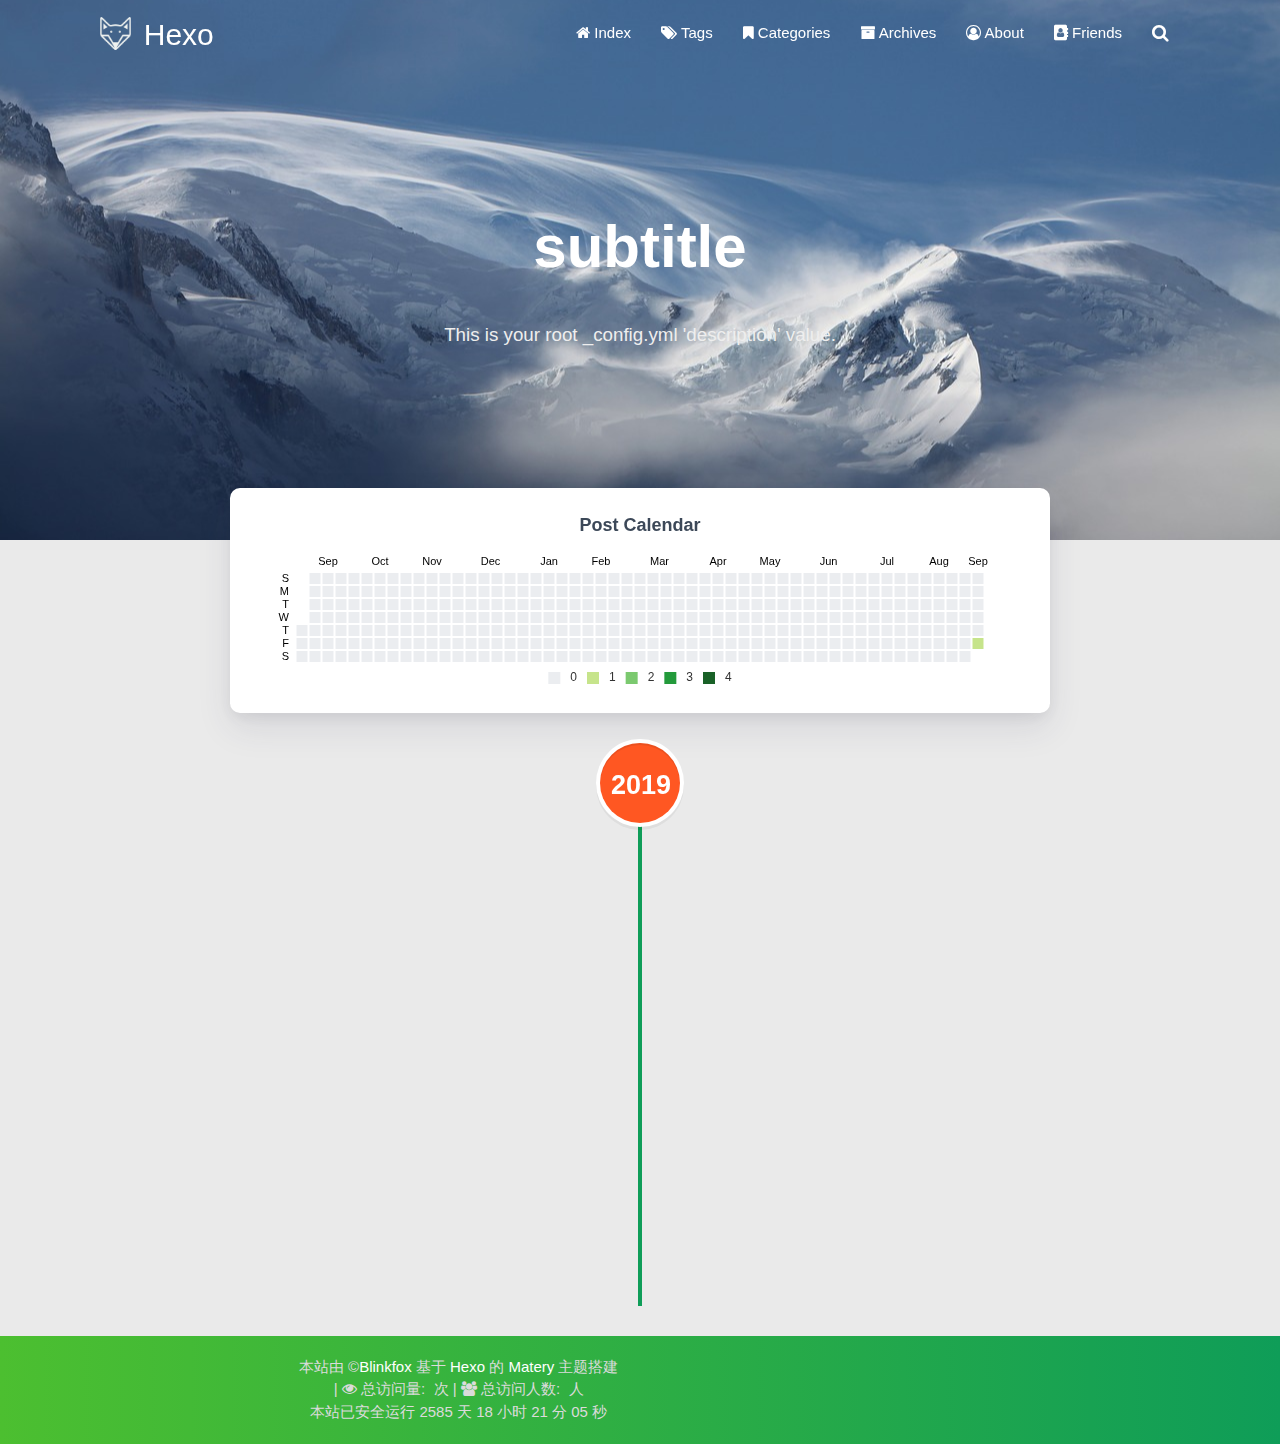
==== commit cb5f6ff6: "Site updated: 2019-09-06 18:59:46" ====
--- a/archives/index.html
+++ b/archives/index.html
@@ -1,549 +1,560 @@
-<!DOCTYPE html>
-
-
-
-  
-
-
-<html class="theme-next muse use-motion" lang="en">
+<!DOCTYPE HTML>
+<html lang="en">
+
+
 <head><meta name="generator" content="Hexo 3.9.0">
-  <meta charset="UTF-8">
-<meta http-equiv="X-UA-Compatible" content="IE=edge">
-<meta name="viewport" content="width=device-width, initial-scale=1, maximum-scale=1">
-<meta name="theme-color" content="#222">
-
-
-
-
-
-
-
-
-
-<meta http-equiv="Cache-Control" content="no-transform">
-<meta http-equiv="Cache-Control" content="no-siteapp">
-
-
-
-
-
-
-
-
-
-
-
-
-
-
-
-
-  
-  
-  <link href="/lib/fancybox/source/jquery.fancybox.css?v=2.1.5" rel="stylesheet" type="text/css">
-
-
-
-
-
-
-
-<link href="/lib/font-awesome/css/font-awesome.min.css?v=4.6.2" rel="stylesheet" type="text/css">
-
-<link href="/css/main.css?v=5.1.4" rel="stylesheet" type="text/css">
-
-
-  <link rel="apple-touch-icon" sizes="180x180" href="/images/apple-touch-icon-next.png?v=5.1.4">
-
-
-  <link rel="icon" type="image/png" sizes="32x32" href="/images/favicon-32x32-next.png?v=5.1.4">
-
-
-  <link rel="icon" type="image/png" sizes="16x16" href="/images/favicon-16x16-next.png?v=5.1.4">
-
-
-  <link rel="mask-icon" href="/images/logo.svg?v=5.1.4" color="#222">
-
-
-
-
-
-  <meta name="keywords" content="Hexo, NexT">
-
-
-
-
-
-
-
-
-
-
-<meta property="og:type" content="website">
-<meta property="og:title" content="Hexo">
-<meta property="og:url" content="http://yoursite.com/archives/index.html">
-<meta property="og:site_name" content="Hexo">
-<meta property="og:locale" content="en">
-<meta name="twitter:card" content="summary">
-<meta name="twitter:title" content="Hexo">
-
-
-
-<script type="text/javascript" id="hexo.configurations">
-  var NexT = window.NexT || {};
-  var CONFIG = {
-    root: '/',
-    scheme: 'Muse',
-    version: '5.1.4',
-    sidebar: {"position":"left","display":"post","offset":12,"b2t":false,"scrollpercent":false,"onmobile":false},
-    fancybox: true,
-    tabs: true,
-    motion: {"enable":true,"async":false,"transition":{"post_block":"fadeIn","post_header":"slideDownIn","post_body":"slideDownIn","coll_header":"slideLeftIn","sidebar":"slideUpIn"}},
-    duoshuo: {
-      userId: '0',
-      author: 'Author'
-    },
-    algolia: {
-      applicationID: '',
-      apiKey: '',
-      indexName: '',
-      hits: {"per_page":10},
-      labels: {"input_placeholder":"Search for Posts","hits_empty":"We didn't find any results for the search: ${query}","hits_stats":"${hits} results found in ${time} ms"}
+    <meta charset="utf-8">
+    <meta name="keywords" content="Archives, Hexo">
+    <meta name="description" content="Archives | Hexo">
+    <meta http-equiv="X-UA-Compatible" content="IE=edge">
+    <meta name="viewport" content="width=device-width, initial-scale=1.0, user-scalable=no">
+    <meta name="renderer" content="webkit|ie-stand|ie-comp">
+    <meta name="mobile-web-app-capable" content="yes">
+    <meta name="format-detection" content="telephone=no">
+    <meta name="apple-mobile-web-app-capable" content="yes">
+    <meta name="apple-mobile-web-app-status-bar-style" content="black-translucent">
+    <title>Archives | Hexo</title>
+    <link rel="icon" type="image/png" href="/favicon.png">
+
+    <link rel="stylesheet" type="text/css" href="/libs/awesome/css/font-awesome.min.css">
+    <link rel="stylesheet" type="text/css" href="/libs/materialize/materialize.min.css">
+    <link rel="stylesheet" type="text/css" href="/libs/aos/aos.css">
+    <link rel="stylesheet" type="text/css" href="/libs/animate/animate.min.css">
+    <link rel="stylesheet" type="text/css" href="/libs/lightGallery/css/lightgallery.min.css">
+    <link rel="stylesheet" type="text/css" href="/css/matery.css">
+    <link rel="stylesheet" type="text/css" href="/css/my.css">
+    <style type="text/css">
+        
+    </style>
+
+    <script src="/libs/jquery/jquery-2.2.0.min.js"></script>
+</head>
+
+
+<body>
+
+<header class="navbar-fixed">
+    <nav id="headNav" class="bg-color nav-transparent">
+        <div id="navContainer" class="nav-wrapper container">
+            <div class="brand-logo">
+                <a href="/" class="waves-effect waves-light">
+                    
+                    <img src="/medias/logo.png" class="logo-img" alt="LOGO">
+                    
+                    <span class="logo-span">Hexo</span>
+                </a>
+            </div>
+            
+
+<a href="#" data-target="mobile-nav" class="sidenav-trigger button-collapse"><i class="fa fa-navicon"></i></a>
+<ul class="right">
+    
+    <li class="hide-on-med-and-down">
+        <a href="/" class="waves-effect waves-light">
+            
+            <i class="fa fa-home"></i>
+            
+            <span>Index</span>
+        </a>
+    </li>
+    
+    <li class="hide-on-med-and-down">
+        <a href="/tags" class="waves-effect waves-light">
+            
+            <i class="fa fa-tags"></i>
+            
+            <span>Tags</span>
+        </a>
+    </li>
+    
+    <li class="hide-on-med-and-down">
+        <a href="/categories" class="waves-effect waves-light">
+            
+            <i class="fa fa-bookmark"></i>
+            
+            <span>Categories</span>
+        </a>
+    </li>
+    
+    <li class="hide-on-med-and-down">
+        <a href="/archives" class="waves-effect waves-light">
+            
+            <i class="fa fa-archive"></i>
+            
+            <span>Archives</span>
+        </a>
+    </li>
+    
+    <li class="hide-on-med-and-down">
+        <a href="/about" class="waves-effect waves-light">
+            
+            <i class="fa fa-user-circle-o"></i>
+            
+            <span>About</span>
+        </a>
+    </li>
+    
+    <li class="hide-on-med-and-down">
+        <a href="/friends" class="waves-effect waves-light">
+            
+            <i class="fa fa-address-book"></i>
+            
+            <span>Friends</span>
+        </a>
+    </li>
+    
+    <li>
+        <a href="#searchModal" class="modal-trigger waves-effect waves-light">
+            <i id="searchIcon" class="fa fa-search" title="Search"></i>
+        </a>
+    </li>
+</ul>
+
+<div id="mobile-nav" class="side-nav sidenav">
+
+    <div class="mobile-head bg-color">
+        
+        <img src="/medias/logo.png" class="logo-img circle responsive-img">
+        
+        <div class="logo-name">Hexo</div>
+        <div class="logo-desc">
+            
+            Never really desperate, only the lost of the soul.
+            
+        </div>
+    </div>
+
+    
+
+    <ul class="menu-list mobile-menu-list">
+        
+        <li>
+            <a href="/" class="waves-effect waves-light">
+                
+                <i class="fa fa-fw fa-home"></i>
+                
+                Index
+            </a>
+        </li>
+        
+        <li>
+            <a href="/tags" class="waves-effect waves-light">
+                
+                <i class="fa fa-fw fa-tags"></i>
+                
+                Tags
+            </a>
+        </li>
+        
+        <li>
+            <a href="/categories" class="waves-effect waves-light">
+                
+                <i class="fa fa-fw fa-bookmark"></i>
+                
+                Categories
+            </a>
+        </li>
+        
+        <li>
+            <a href="/archives" class="waves-effect waves-light">
+                
+                <i class="fa fa-fw fa-archive"></i>
+                
+                Archives
+            </a>
+        </li>
+        
+        <li>
+            <a href="/about" class="waves-effect waves-light">
+                
+                <i class="fa fa-fw fa-user-circle-o"></i>
+                
+                About
+            </a>
+        </li>
+        
+        <li>
+            <a href="/friends" class="waves-effect waves-light">
+                
+                <i class="fa fa-fw fa-address-book"></i>
+                
+                Friends
+            </a>
+        </li>
+        
+        
+        <li><div class="divider"></div></li>
+        <li>
+            <a href="https://github.com/blinkfox/hexo-theme-matery" class="waves-effect waves-light" target="_blank">
+                <i class="fa fa-github-square fa-fw"></i>Fork Me
+            </a>
+        </li>
+        
+    </ul>
+</div>
+
+        </div>
+
+        
+            <style>
+    .nav-transparent .github-corner {
+        display: none !important;
     }
-  };
+
+    .github-corner {
+        position: absolute;
+        z-index: 10;
+        top: 0;
+        right: 0;
+        border: 0;
+        transform: scale(1.1);
+    }
+
+    .github-corner svg {
+        color: #0f9d58;
+        fill: #fff;
+        height: 64px;
+        width: 64px;
+    }
+
+    .github-corner:hover .octo-arm {
+        animation: a 0.56s ease-in-out;
+    }
+
+    .github-corner .octo-arm {
+        animation: none;
+    }
+
+    @keyframes a {
+        0%,
+        to {
+            transform: rotate(0);
+        }
+        20%,
+        60% {
+            transform: rotate(-25deg);
+        }
+        40%,
+        80% {
+            transform: rotate(10deg);
+        }
+    }
+</style>
+
+<a href="https://github.com/blinkfox/hexo-theme-matery" class="github-corner tooltipped hide-on-med-and-down" target="_blank"
+   data-tooltip="Fork Me" data-position="left" data-delay="50">
+    <svg viewBox="0 0 250 250" aria-hidden="true">
+        <path d="M0,0 L115,115 L130,115 L142,142 L250,250 L250,0 Z"></path>
+        <path d="M128.3,109.0 C113.8,99.7 119.0,89.6 119.0,89.6 C122.0,82.7 120.5,78.6 120.5,78.6 C119.2,72.0 123.4,76.3 123.4,76.3 C127.3,80.9 125.5,87.3 125.5,87.3 C122.9,97.6 130.6,101.9 134.4,103.2"
+              fill="currentColor" style="transform-origin: 130px 106px;" class="octo-arm"></path>
+        <path d="M115.0,115.0 C114.9,115.1 118.7,116.5 119.8,115.4 L133.7,101.6 C136.9,99.2 139.9,98.4 142.2,98.6 C133.8,88.0 127.5,74.4 143.8,58.0 C148.5,53.4 154.0,51.2 159.7,51.0 C160.3,49.4 163.2,43.6 171.4,40.1 C171.4,40.1 176.1,42.5 178.8,56.2 C183.1,58.6 187.2,61.8 190.9,65.4 C194.5,69.0 197.7,73.2 200.1,77.6 C213.8,80.2 216.3,84.9 216.3,84.9 C212.7,93.1 206.9,96.0 205.4,96.6 C205.1,102.4 203.0,107.8 198.3,112.5 C181.9,128.9 168.3,122.5 157.7,114.1 C157.9,116.9 156.7,120.9 152.7,124.9 L141.0,136.5 C139.8,137.7 141.6,141.9 141.8,141.8 Z"
+              fill="currentColor" class="octo-body"></path>
+    </svg>
+</a>
+        
+    </nav>
+
+</header>
+
+<div class="bg-cover pd-header about-cover">
+    <div class="container">
+    <div class="row">
+    <div class="col s10 offset-s1 m8 offset-m2 l8 offset-l2">
+        <div class="brand">
+            <div class="title center-align">
+                
+                    subtitle
+                
+            </div>
+
+            <div class="description center-align">
+                
+                    This is your root _config.yml 'description' value.
+                
+            </div>
+        </div>
+    </div>
+</div>
+<script>
+// 每天切换 banner 图.  Switch banner image every day.
+$('.bg-cover').css('background-image', 'url(/medias/banner/' + new Date().getDay() + '.jpg)');
 </script>
-
-
-
-  <link rel="canonical" href="http://yoursite.com/archives/">
-
-
-
-
-
-  <title>Archive | Hexo</title>
-  
-
-
-
-
-
-
-
-
-</head>
-
-<body itemscope itemtype="http://schema.org/WebPage" lang="en">
-
-  
-  
-    
-  
-
-  <div class="container sidebar-position-left page-archive">
-    <div class="headband"></div>
-
-    <header id="header" class="header" itemscope itemtype="http://schema.org/WPHeader">
-      <div class="header-inner"><div class="site-brand-wrapper">
-  <div class="site-meta ">
-    
-
-    <div class="custom-logo-site-title">
-      <a href="/" class="brand" rel="start">
-        <span class="logo-line-before"><i></i></span>
-        <span class="site-title">Hexo</span>
-        <span class="logo-line-after"><i></i></span>
-      </a>
-    </div>
-      
-        <p class="site-subtitle"></p>
-      
-  </div>
-
-  <div class="site-nav-toggle">
-    <button>
-      <span class="btn-bar"></span>
-      <span class="btn-bar"></span>
-      <span class="btn-bar"></span>
-    </button>
-  </div>
-</div>
-
-<nav class="site-nav">
-  
-
-  
-    <ul id="menu" class="menu">
-      
-        
-        <li class="menu-item menu-item-home">
-          <a href="/" rel="section">
-            
-              <i class="menu-item-icon fa fa-fw fa-home"></i> <br>
-            
-            Home
-          </a>
-        </li>
-      
-        
-        <li class="menu-item menu-item-archives">
-          <a href="/archives/" rel="section">
-            
-              <i class="menu-item-icon fa fa-fw fa-archive"></i> <br>
-            
-            Archives
-          </a>
-        </li>
-      
-
-      
-    </ul>
-  
-
-  
-</nav>
-
-
-
- </div>
-    </header>
-
-    <main id="main" class="main">
-      <div class="main-inner">
-        <div class="content-wrap">
-          <div id="content" class="content">
-            
-
-  
-  
-  
-  <div class="post-block archive">
-    <div id="posts" class="posts-collapse">
-      <span class="archive-move-on"></span>
-
-      <span class="archive-page-counter">
-        
-        
-        
-          
-        
-        Um..! 1 post. Keep on posting.
-      </span>
-
-      
-
-        
-        
-        
-
-        
-          
-          <div class="collection-title">
-            <h1 class="archive-year" id="archive-year-2019">2019</h1>
-          </div>
-        
-        
-
-        
-
-  <article class="post post-type-normal" itemscope itemtype="http://schema.org/Article">
-    <header class="post-header">
-
-      <h2 class="post-title">
-        
-            <a class="post-title-link" href="/2019/09/06/hello-world/" itemprop="url">
-              
-                <span itemprop="name">Hello World</span>
-              
-            </a>
-        
-      </h2>
-
-      <div class="post-meta">
-        <time class="post-time" itemprop="dateCreated" datetime="2019-09-06T17:59:52+08:00" content="2019-09-06">
-          09-06
-        </time>
-      </div>
-
-    </header>
-  </article>
-
-
-
-      
-
-    </div>
-  </div>
-  
-  
-  
-
-  
-
-
-
-          </div>
-          
-
-
-          
-
+    </div>
+</div>
+
+<main class="content">
+
+    
+    <div class="container archive-calendar">
+    <div class="card">
+        <div id="post-calendar" class="card-content"></div>
+    </div>
+</div>
+
+<script type="text/javascript" src="/libs/echarts/echarts.min.js"></script>
+<script type="text/javascript">
+    let myChart = echarts.init(document.getElementById('post-calendar'));
+
+    
+
+    let option = {
+        title: {
+            top: 0,
+            text: 'Post Calendar',
+            left: 'center',
+            textStyle: {
+                color: '#3C4858'
+            }
+        },
+        tooltip: {
+            padding: 10,
+            backgroundColor: '#555',
+            borderColor: '#777',
+            borderWidth: 1,
+            formatter: function (obj) {
+                var value = obj.value;
+                return '<div style="font-size: 14px;">' + value[0] + '：' + value[1] + '</div>';
+            }
+        },
+        visualMap: {
+            show: true,
+            showLabel: true,
+            categories: [0, 1, 2, 3, 4],
+            calculable: true,
+            inRange: {
+                symbol: 'rect',
+                color: ['#ebedf0', '#c6e48b', '#7bc96f', '#239a3b', '#196127']
+            },
+            itemWidth: 12,
+            itemHeight: 12,
+            orient: 'horizontal',
+            left: 'center',
+            bottom: 0
+        },
+        calendar: [{
+            left: 'center',
+            range: ["2018-09-06", "2019-09-06"],
+            cellSize: [13, 13],
+            splitLine: {
+                show: false
+            },
+            itemStyle: {
+                borderColor: '#fff',
+                borderWidth: 2
+            },
+            yearLabel: {
+                show: false
+            },
+            monthLabel: {
+                nameMap: 'en',
+                fontSize: 11
+            },
+            dayLabel: {
+                formatter: '{start}  1st',
+                nameMap: 'en',
+                fontSize: 11
+            }
+        }],
+        series: [{
+            type: 'heatmap',
+            coordinateSystem: 'calendar',
+            calendarIndex: 0,
+            data: [["2018-09-06", 0], ["2018-09-07", 0], ["2018-09-08", 0], ["2018-09-09", 0], ["2018-09-10", 0], ["2018-09-11", 0], ["2018-09-12", 0], ["2018-09-13", 0], ["2018-09-14", 0], ["2018-09-15", 0], ["2018-09-16", 0], ["2018-09-17", 0], ["2018-09-18", 0], ["2018-09-19", 0], ["2018-09-20", 0], ["2018-09-21", 0], ["2018-09-22", 0], ["2018-09-23", 0], ["2018-09-24", 0], ["2018-09-25", 0], ["2018-09-26", 0], ["2018-09-27", 0], ["2018-09-28", 0], ["2018-09-29", 0], ["2018-09-30", 0], ["2018-10-01", 0], ["2018-10-02", 0], ["2018-10-03", 0], ["2018-10-04", 0], ["2018-10-05", 0], ["2018-10-06", 0], ["2018-10-07", 0], ["2018-10-08", 0], ["2018-10-09", 0], ["2018-10-10", 0], ["2018-10-11", 0], ["2018-10-12", 0], ["2018-10-13", 0], ["2018-10-14", 0], ["2018-10-15", 0], ["2018-10-16", 0], ["2018-10-17", 0], ["2018-10-18", 0], ["2018-10-19", 0], ["2018-10-20", 0], ["2018-10-21", 0], ["2018-10-22", 0], ["2018-10-23", 0], ["2018-10-24", 0], ["2018-10-25", 0], ["2018-10-26", 0], ["2018-10-27", 0], ["2018-10-28", 0], ["2018-10-29", 0], ["2018-10-30", 0], ["2018-10-31", 0], ["2018-11-01", 0], ["2018-11-02", 0], ["2018-11-03", 0], ["2018-11-04", 0], ["2018-11-05", 0], ["2018-11-06", 0], ["2018-11-07", 0], ["2018-11-08", 0], ["2018-11-09", 0], ["2018-11-10", 0], ["2018-11-11", 0], ["2018-11-12", 0], ["2018-11-13", 0], ["2018-11-14", 0], ["2018-11-15", 0], ["2018-11-16", 0], ["2018-11-17", 0], ["2018-11-18", 0], ["2018-11-19", 0], ["2018-11-20", 0], ["2018-11-21", 0], ["2018-11-22", 0], ["2018-11-23", 0], ["2018-11-24", 0], ["2018-11-25", 0], ["2018-11-26", 0], ["2018-11-27", 0], ["2018-11-28", 0], ["2018-11-29", 0], ["2018-11-30", 0], ["2018-12-01", 0], ["2018-12-02", 0], ["2018-12-03", 0], ["2018-12-04", 0], ["2018-12-05", 0], ["2018-12-06", 0], ["2018-12-07", 0], ["2018-12-08", 0], ["2018-12-09", 0], ["2018-12-10", 0], ["2018-12-11", 0], ["2018-12-12", 0], ["2018-12-13", 0], ["2018-12-14", 0], ["2018-12-15", 0], ["2018-12-16", 0], ["2018-12-17", 0], ["2018-12-18", 0], ["2018-12-19", 0], ["2018-12-20", 0], ["2018-12-21", 0], ["2018-12-22", 0], ["2018-12-23", 0], ["2018-12-24", 0], ["2018-12-25", 0], ["2018-12-26", 0], ["2018-12-27", 0], ["2018-12-28", 0], ["2018-12-29", 0], ["2018-12-30", 0], ["2018-12-31", 0], ["2019-01-01", 0], ["2019-01-02", 0], ["2019-01-03", 0], ["2019-01-04", 0], ["2019-01-05", 0], ["2019-01-06", 0], ["2019-01-07", 0], ["2019-01-08", 0], ["2019-01-09", 0], ["2019-01-10", 0], ["2019-01-11", 0], ["2019-01-12", 0], ["2019-01-13", 0], ["2019-01-14", 0], ["2019-01-15", 0], ["2019-01-16", 0], ["2019-01-17", 0], ["2019-01-18", 0], ["2019-01-19", 0], ["2019-01-20", 0], ["2019-01-21", 0], ["2019-01-22", 0], ["2019-01-23", 0], ["2019-01-24", 0], ["2019-01-25", 0], ["2019-01-26", 0], ["2019-01-27", 0], ["2019-01-28", 0], ["2019-01-29", 0], ["2019-01-30", 0], ["2019-01-31", 0], ["2019-02-01", 0], ["2019-02-02", 0], ["2019-02-03", 0], ["2019-02-04", 0], ["2019-02-05", 0], ["2019-02-06", 0], ["2019-02-07", 0], ["2019-02-08", 0], ["2019-02-09", 0], ["2019-02-10", 0], ["2019-02-11", 0], ["2019-02-12", 0], ["2019-02-13", 0], ["2019-02-14", 0], ["2019-02-15", 0], ["2019-02-16", 0], ["2019-02-17", 0], ["2019-02-18", 0], ["2019-02-19", 0], ["2019-02-20", 0], ["2019-02-21", 0], ["2019-02-22", 0], ["2019-02-23", 0], ["2019-02-24", 0], ["2019-02-25", 0], ["2019-02-26", 0], ["2019-02-27", 0], ["2019-02-28", 0], ["2019-03-01", 0], ["2019-03-02", 0], ["2019-03-03", 0], ["2019-03-04", 0], ["2019-03-05", 0], ["2019-03-06", 0], ["2019-03-07", 0], ["2019-03-08", 0], ["2019-03-09", 0], ["2019-03-10", 0], ["2019-03-11", 0], ["2019-03-12", 0], ["2019-03-13", 0], ["2019-03-14", 0], ["2019-03-15", 0], ["2019-03-16", 0], ["2019-03-17", 0], ["2019-03-18", 0], ["2019-03-19", 0], ["2019-03-20", 0], ["2019-03-21", 0], ["2019-03-22", 0], ["2019-03-23", 0], ["2019-03-24", 0], ["2019-03-25", 0], ["2019-03-26", 0], ["2019-03-27", 0], ["2019-03-28", 0], ["2019-03-29", 0], ["2019-03-30", 0], ["2019-03-31", 0], ["2019-04-01", 0], ["2019-04-02", 0], ["2019-04-03", 0], ["2019-04-04", 0], ["2019-04-05", 0], ["2019-04-06", 0], ["2019-04-07", 0], ["2019-04-08", 0], ["2019-04-09", 0], ["2019-04-10", 0], ["2019-04-11", 0], ["2019-04-12", 0], ["2019-04-13", 0], ["2019-04-14", 0], ["2019-04-15", 0], ["2019-04-16", 0], ["2019-04-17", 0], ["2019-04-18", 0], ["2019-04-19", 0], ["2019-04-20", 0], ["2019-04-21", 0], ["2019-04-22", 0], ["2019-04-23", 0], ["2019-04-24", 0], ["2019-04-25", 0], ["2019-04-26", 0], ["2019-04-27", 0], ["2019-04-28", 0], ["2019-04-29", 0], ["2019-04-30", 0], ["2019-05-01", 0], ["2019-05-02", 0], ["2019-05-03", 0], ["2019-05-04", 0], ["2019-05-05", 0], ["2019-05-06", 0], ["2019-05-07", 0], ["2019-05-08", 0], ["2019-05-09", 0], ["2019-05-10", 0], ["2019-05-11", 0], ["2019-05-12", 0], ["2019-05-13", 0], ["2019-05-14", 0], ["2019-05-15", 0], ["2019-05-16", 0], ["2019-05-17", 0], ["2019-05-18", 0], ["2019-05-19", 0], ["2019-05-20", 0], ["2019-05-21", 0], ["2019-05-22", 0], ["2019-05-23", 0], ["2019-05-24", 0], ["2019-05-25", 0], ["2019-05-26", 0], ["2019-05-27", 0], ["2019-05-28", 0], ["2019-05-29", 0], ["2019-05-30", 0], ["2019-05-31", 0], ["2019-06-01", 0], ["2019-06-02", 0], ["2019-06-03", 0], ["2019-06-04", 0], ["2019-06-05", 0], ["2019-06-06", 0], ["2019-06-07", 0], ["2019-06-08", 0], ["2019-06-09", 0], ["2019-06-10", 0], ["2019-06-11", 0], ["2019-06-12", 0], ["2019-06-13", 0], ["2019-06-14", 0], ["2019-06-15", 0], ["2019-06-16", 0], ["2019-06-17", 0], ["2019-06-18", 0], ["2019-06-19", 0], ["2019-06-20", 0], ["2019-06-21", 0], ["2019-06-22", 0], ["2019-06-23", 0], ["2019-06-24", 0], ["2019-06-25", 0], ["2019-06-26", 0], ["2019-06-27", 0], ["2019-06-28", 0], ["2019-06-29", 0], ["2019-06-30", 0], ["2019-07-01", 0], ["2019-07-02", 0], ["2019-07-03", 0], ["2019-07-04", 0], ["2019-07-05", 0], ["2019-07-06", 0], ["2019-07-07", 0], ["2019-07-08", 0], ["2019-07-09", 0], ["2019-07-10", 0], ["2019-07-11", 0], ["2019-07-12", 0], ["2019-07-13", 0], ["2019-07-14", 0], ["2019-07-15", 0], ["2019-07-16", 0], ["2019-07-17", 0], ["2019-07-18", 0], ["2019-07-19", 0], ["2019-07-20", 0], ["2019-07-21", 0], ["2019-07-22", 0], ["2019-07-23", 0], ["2019-07-24", 0], ["2019-07-25", 0], ["2019-07-26", 0], ["2019-07-27", 0], ["2019-07-28", 0], ["2019-07-29", 0], ["2019-07-30", 0], ["2019-07-31", 0], ["2019-08-01", 0], ["2019-08-02", 0], ["2019-08-03", 0], ["2019-08-04", 0], ["2019-08-05", 0], ["2019-08-06", 0], ["2019-08-07", 0], ["2019-08-08", 0], ["2019-08-09", 0], ["2019-08-10", 0], ["2019-08-11", 0], ["2019-08-12", 0], ["2019-08-13", 0], ["2019-08-14", 0], ["2019-08-15", 0], ["2019-08-16", 0], ["2019-08-17", 0], ["2019-08-18", 0], ["2019-08-19", 0], ["2019-08-20", 0], ["2019-08-21", 0], ["2019-08-22", 0], ["2019-08-23", 0], ["2019-08-24", 0], ["2019-08-25", 0], ["2019-08-26", 0], ["2019-08-27", 0], ["2019-08-28", 0], ["2019-08-29", 0], ["2019-08-30", 0], ["2019-08-31", 0], ["2019-09-01", 0], ["2019-09-02", 0], ["2019-09-03", 0], ["2019-09-04", 0], ["2019-09-05", 0], ["2019-09-06", 1]]
+        }]
+
+    };
+
+    myChart.setOption(option);
+</script>
+    
+
+    
+
+    <div id="cd-timeline" class="container">
+        
+        <div class="cd-timeline-block">
+
+            
+            
+            
+            <div class="cd-timeline-img year" data-aos="zoom-in-up">
+                <a href="/archives/2019">2019</a>
+            </div>
+            
+
+            
+            
+            
+            <div class="cd-timeline-img month" data-aos="zoom-in-up">
+                <a href="/archives/2019/09">09</a>
+            </div>
+            
+
+            
+            <div class="cd-timeline-img day" data-aos="zoom-in-up">
+                <span>06</span>
+            </div>
+            <article class="cd-timeline-content" data-aos="fade-up">
+                <div class="article col s12 m6">
+                    <div class="card">
+                        <a href="/2019/09/06/hello-world/">
+                            <div class="card-image">
+                                
+                                
+                                <img src="/medias/featureimages/12.jpg" class="responsive-img" alt="Hello World">
+                                
+                                <span class="card-title">Hello World</span>
+                            </div>
+                        </a>
+                        <div class="card-content article-content">
+                            <div class="summary block-with-text">
+                                
+                                    Welcome to Hexo! This is your very first post. Check documentation for more info. If you get any problems when using Hex
+                                
+                            </div>
+                            <div class="publish-info">
+                                <span class="publish-date">
+                                    <i class="fa fa-clock-o fa-fw icon-date"></i>2019-09-06
+                                </span>
+                                <span class="publish-author">
+                                    
+                                    <i class="fa fa-user fa-fw"></i>
+                                    John Doe
+                                    
+                                </span>
+                            </div>
+                        </div>
+
+                        
+                    </div>
+                </div>
+            </article>
         </div>
         
-          
-  
-  <div class="sidebar-toggle">
-    <div class="sidebar-toggle-line-wrap">
-      <span class="sidebar-toggle-line sidebar-toggle-line-first"></span>
-      <span class="sidebar-toggle-line sidebar-toggle-line-middle"></span>
-      <span class="sidebar-toggle-line sidebar-toggle-line-last"></span>
-    </div>
-  </div>
-
-  <aside id="sidebar" class="sidebar">
-    
-    <div class="sidebar-inner">
-
-      
-
-      
-
-      <section class="site-overview-wrap sidebar-panel sidebar-panel-active">
-        <div class="site-overview">
-          <div class="site-author motion-element" itemprop="author" itemscope itemtype="http://schema.org/Person">
-            
-              <p class="site-author-name" itemprop="name">John Doe</p>
-              <p class="site-description motion-element" itemprop="description"></p>
-          </div>
-
-          <nav class="site-state motion-element">
-
-            
-              <div class="site-state-item site-state-posts">
-              
-                <a href="/archives/">
-              
-                  <span class="site-state-item-count">1</span>
-                  <span class="site-state-item-name">posts</span>
-                </a>
-              </div>
-            
-
-            
-
-            
-
-          </nav>
-
-          
-
-          
-
-          
-          
-
-          
-          
-
-          
-
+    </div>
+
+</main>
+
+
+<footer class="page-footer bg-color">
+    <div class="container row center-align">
+        <div class="col s12 m8 l8 copy-right">
+            本站由&nbsp;&copy;<a href="https://blinkfox.github.io/" target="_blank">Blinkfox</a>&nbsp;基于
+            <a href="https://hexo.io/" target="_blank">Hexo</a>&nbsp;的
+            <a href="https://github.com/blinkfox/hexo-theme-matery" target="_blank">Matery</a>&nbsp;主题搭建
+            <br>
+            
+            
+            
+            
+            
+            <span id="busuanzi_container_site_pv">
+                |&nbsp;<i class="fa fa-eye"></i>&nbsp;总访问量:&nbsp;<span id="busuanzi_value_site_pv"
+                    class="white-color"></span>&nbsp;次
+            </span>
+            
+            
+            <span id="busuanzi_container_site_uv">
+                |&nbsp;<i class="fa fa-users"></i>&nbsp;总访问人数:&nbsp;<span id="busuanzi_value_site_uv"
+                    class="white-color"></span>&nbsp;人
+            </span>
+            <br>
+            <span id="timeDate">载入天数...</span><span id="times">载入时分秒...</span>
+            <script>
+                var now = new Date();
+
+                function createtime() {
+                    var grt = new Date("06/28/2019 00:00:00");
+                    now.setTime(now.getTime() + 250);
+                    days = (now - grt) / 1000 / 60 / 60 / 24;
+                    dnum = Math.floor(days);
+                    hours = (now - grt) / 1000 / 60 / 60 - (24 * dnum);
+                    hnum = Math.floor(hours);
+                    if (String(hnum).length == 1) {
+                        hnum = "0" + hnum;
+                    }
+                    minutes = (now - grt) / 1000 / 60 - (24 * 60 * dnum) - (60 * hnum);
+                    mnum = Math.floor(minutes);
+                    if (String(mnum).length == 1) {
+                        mnum = "0" + mnum;
+                    }
+                    seconds = (now - grt) / 1000 - (24 * 60 * 60 * dnum) - (60 * 60 * hnum) - (60 * mnum);
+                    snum = Math.round(seconds);
+                    if (String(snum).length == 1) {
+                        snum = "0" + snum;
+                    }
+                    document.getElementById("timeDate").innerHTML = "本站已安全运行 " + dnum + " 天 ";
+                    document.getElementById("times").innerHTML = hnum + " 小时 " + mnum + " 分 " + snum + " 秒";
+                }
+                setInterval("createtime()", 250);
+            </script>
+            
+            
         </div>
-      </section>
-
-      
-
-      
-
-    </div>
-  </aside>
-
-
-        
-      </div>
-    </main>
-
-    <footer id="footer" class="footer">
-      <div class="footer-inner">
-        <div class="copyright">&copy; <span itemprop="copyrightYear">2019</span>
-  <span class="with-love">
-    <i class="fa fa-user"></i>
-  </span>
-  <span class="author" itemprop="copyrightHolder">John Doe</span>
-
-  
-</div>
-
-
-  <div class="powered-by">Powered by <a class="theme-link" target="_blank" href="https://hexo.io">Hexo</a></div>
-
-
-
-  <span class="post-meta-divider">|</span>
-
-
-
-  <div class="theme-info">Theme &mdash; <a class="theme-link" target="_blank" href="https://github.com/iissnan/hexo-theme-next">NexT.Muse</a> v5.1.4</div>
-
-
-
-
-        
-
-
-
-
-
-
-
-        
-      </div>
-    </footer>
-
-    
-      <div class="back-to-top">
-        <i class="fa fa-arrow-up"></i>
-        
-      </div>
-    
-
-    
-
-  </div>
-
-  
-
+        <div class="col s12 m4 l4 social-link social-statis">
+
+
+
+
+
+
+
+
+
+
+
+
+
+
+</div>
+    </div>
+</footer>
+
+<div class="progress-bar"></div>
+
+
+<!-- 搜索遮罩框 -->
+<div id="searchModal" class="modal">
+    <div class="modal-content">
+        <div class="search-header">
+            <span class="title"><i class="fa fa-search"></i>&nbsp;&nbsp;Search</span>
+            <input type="search" id="searchInput" name="s" placeholder="Please enter a search keyword"
+                   class="search-input">
+        </div>
+        <div id="searchResult"></div>
+    </div>
+</div>
+
+<script src="/js/search.js"></script>
 <script type="text/javascript">
-  if (Object.prototype.toString.call(window.Promise) !== '[object Function]') {
-    window.Promise = null;
-  }
+$(function () {
+    searchFunc("/" + "search.xml", 'searchInput', 'searchResult');
+});
 </script>
-
-
-
-
-
-
-
-
-
-  
-
-
-
-
-
-
-
-
-
-
-
-
-  
-  
-    <script type="text/javascript" src="/lib/jquery/index.js?v=2.1.3"></script>
-  
-
-  
-  
-    <script type="text/javascript" src="/lib/fastclick/lib/fastclick.min.js?v=1.0.6"></script>
-  
-
-  
-  
-    <script type="text/javascript" src="/lib/jquery_lazyload/jquery.lazyload.js?v=1.9.7"></script>
-  
-
-  
-  
-    <script type="text/javascript" src="/lib/velocity/velocity.min.js?v=1.2.1"></script>
-  
-
-  
-  
-    <script type="text/javascript" src="/lib/velocity/velocity.ui.min.js?v=1.2.1"></script>
-  
-
-  
-  
-    <script type="text/javascript" src="/lib/fancybox/source/jquery.fancybox.pack.js?v=2.1.5"></script>
-  
-
-
-  
-
-
-  <script type="text/javascript" src="/js/src/utils.js?v=5.1.4"></script>
-
-  <script type="text/javascript" src="/js/src/motion.js?v=5.1.4"></script>
-
-
-
-  
-  
-
-  
-
-  
-
-
-  <script type="text/javascript" src="/js/src/bootstrap.js?v=5.1.4"></script>
-
-
-
-  
-
-
-  
-
-
-
-
-	
-
-
-
-
-
-  
-
-
-
-
-
-  
-
-
-
-
-
-
-
-
-
-
-
-
-  
-
-
-
-
-
-  
-
-  
-
-  
-
-  
-  
-
-  
-
-  
-
-  
+<!-- 回到顶部按钮 -->
+<div id="backTop" class="top-scroll">
+    <a class="btn-floating btn-large waves-effect waves-light" href="#!">
+        <i class="fa fa-angle-up"></i>
+    </a>
+</div>
+
+
+<script src="/libs/materialize/materialize.min.js"></script>
+<script src="/libs/masonry/masonry.pkgd.min.js"></script>
+<script src="/libs/aos/aos.js"></script>
+<script src="/libs/scrollprogress/scrollProgress.min.js"></script>
+<script src="/libs/lightGallery/js/lightgallery-all.min.js"></script>
+<script src="/js/matery.js"></script>
+
+<!-- Global site tag (gtag.js) - Google Analytics -->
+
+
+
+    <script src="/libs/others/clicklove.js"></script>
+
+
+    <script async src="/libs/others/busuanzi.pure.mini.js"></script>
+
 
 </body>
-</html>
+</html>--- a/libs/lightGallery/css/lightgallery.min.css
+++ b/libs/lightGallery/css/lightgallery.min.css
@@ -0,0 +1 @@
+.lg-sub-html,.lg-toolbar{background-color:rgba(0,0,0,.45)}@font-face{font-family:lg;src:url(../fonts/lg.eot?n1z373);src:url(../fonts/lg.eot?#iefixn1z373) format("embedded-opentype"),url(../fonts/lg.woff?n1z373) format("woff"),url(../fonts/lg.ttf?n1z373) format("truetype"),url(../fonts/lg.svg?n1z373#lg) format("svg");font-weight:400;font-style:normal}.lg-icon{font-family:lg;speak:none;font-style:normal;font-weight:400;font-variant:normal;text-transform:none;line-height:1;-webkit-font-smoothing:antialiased;-moz-osx-font-smoothing:grayscale}.lg-actions .lg-next,.lg-actions .lg-prev{background-color:rgba(0,0,0,.45);border-radius:2px;color:#999;cursor:pointer;display:block;font-size:22px;margin-top:-10px;padding:8px 10px 9px;position:absolute;top:50%;z-index:1080;border:none;outline:0}.lg-actions .lg-next.disabled,.lg-actions .lg-prev.disabled{pointer-events:none;opacity:.5}.lg-actions .lg-next:hover,.lg-actions .lg-prev:hover{color:#FFF}.lg-actions .lg-next{right:20px}.lg-actions .lg-next:before{content:"\e095"}.lg-actions .lg-prev{left:20px}.lg-actions .lg-prev:after{content:"\e094"}@-webkit-keyframes lg-right-end{0%,100%{left:0}50%{left:-30px}}@-moz-keyframes lg-right-end{0%,100%{left:0}50%{left:-30px}}@-ms-keyframes lg-right-end{0%,100%{left:0}50%{left:-30px}}@keyframes lg-right-end{0%,100%{left:0}50%{left:-30px}}@-webkit-keyframes lg-left-end{0%,100%{left:0}50%{left:30px}}@-moz-keyframes lg-left-end{0%,100%{left:0}50%{left:30px}}@-ms-keyframes lg-left-end{0%,100%{left:0}50%{left:30px}}@keyframes lg-left-end{0%,100%{left:0}50%{left:30px}}.lg-outer.lg-right-end .lg-object{-webkit-animation:lg-right-end .3s;-o-animation:lg-right-end .3s;animation:lg-right-end .3s;position:relative}.lg-outer.lg-left-end .lg-object{-webkit-animation:lg-left-end .3s;-o-animation:lg-left-end .3s;animation:lg-left-end .3s;position:relative}.lg-toolbar{z-index:1082;left:0;position:absolute;top:0;width:100%}.lg-toolbar .lg-icon{color:#999;cursor:pointer;float:right;font-size:24px;height:47px;line-height:27px;padding:10px 0;text-align:center;width:50px;text-decoration:none!important;outline:0;-webkit-transition:color .2s linear;-o-transition:color .2s linear;transition:color .2s linear}.lg-toolbar .lg-icon:hover{color:#FFF}.lg-toolbar .lg-close:after{content:"\e070"}.lg-toolbar .lg-download:after{content:"\e0f2"}.lg-sub-html{bottom:0;color:#EEE;font-size:16px;left:0;padding:10px 40px;position:fixed;right:0;text-align:center;z-index:1080}.lg-sub-html h4{margin:0;font-size:13px;font-weight:700}.lg-sub-html p{font-size:12px;margin:5px 0 0}#lg-counter{color:#999;display:inline-block;font-size:16px;padding-left:20px;padding-top:12px;vertical-align:middle}.lg-next,.lg-prev,.lg-toolbar{opacity:1;-webkit-transition:-webkit-transform .35s cubic-bezier(0,0,.25,1) 0s,opacity .35s cubic-bezier(0,0,.25,1) 0s,color .2s linear;-moz-transition:-moz-transform .35s cubic-bezier(0,0,.25,1) 0s,opacity .35s cubic-bezier(0,0,.25,1) 0s,color .2s linear;-o-transition:-o-transform .35s cubic-bezier(0,0,.25,1) 0s,opacity .35s cubic-bezier(0,0,.25,1) 0s,color .2s linear;transition:transform .35s cubic-bezier(0,0,.25,1) 0s,opacity .35s cubic-bezier(0,0,.25,1) 0s,color .2s linear}.lg-hide-items .lg-prev{opacity:0;-webkit-transform:translate3d(-10px,0,0);transform:translate3d(-10px,0,0)}.lg-hide-items .lg-next{opacity:0;-webkit-transform:translate3d(10px,0,0);transform:translate3d(10px,0,0)}.lg-hide-items .lg-toolbar{opacity:0;-webkit-transform:translate3d(0,-10px,0);transform:translate3d(0,-10px,0)}body:not(.lg-from-hash) .lg-outer.lg-start-zoom .lg-object{-webkit-transform:scale3d(.5,.5,.5);transform:scale3d(.5,.5,.5);opacity:0;-webkit-transition:-webkit-transform 250ms cubic-bezier(0,0,.25,1) 0s,opacity 250ms cubic-bezier(0,0,.25,1)!important;-moz-transition:-moz-transform 250ms cubic-bezier(0,0,.25,1) 0s,opacity 250ms cubic-bezier(0,0,.25,1)!important;-o-transition:-o-transform 250ms cubic-bezier(0,0,.25,1) 0s,opacity 250ms cubic-bezier(0,0,.25,1)!important;transition:transform 250ms cubic-bezier(0,0,.25,1) 0s,opacity 250ms cubic-bezier(0,0,.25,1)!important;-webkit-transform-origin:50% 50%;-moz-transform-origin:50% 50%;-ms-transform-origin:50% 50%;transform-origin:50% 50%}body:not(.lg-from-hash) .lg-outer.lg-start-zoom .lg-item.lg-complete .lg-object{-webkit-transform:scale3d(1,1,1);transform:scale3d(1,1,1);opacity:1}.lg-outer .lg-thumb-outer{background-color:#0D0A0A;bottom:0;position:absolute;width:100%;z-index:1080;max-height:350px;-webkit-transform:translate3d(0,100%,0);transform:translate3d(0,100%,0);-webkit-transition:-webkit-transform .25s cubic-bezier(0,0,.25,1) 0s;-moz-transition:-moz-transform .25s cubic-bezier(0,0,.25,1) 0s;-o-transition:-o-transform .25s cubic-bezier(0,0,.25,1) 0s;transition:transform .25s cubic-bezier(0,0,.25,1) 0s}.lg-outer .lg-thumb-outer.lg-grab .lg-thumb-item{cursor:-webkit-grab;cursor:-moz-grab;cursor:-o-grab;cursor:-ms-grab;cursor:grab}.lg-outer .lg-thumb-outer.lg-grabbing .lg-thumb-item{cursor:move;cursor:-webkit-grabbing;cursor:-moz-grabbing;cursor:-o-grabbing;cursor:-ms-grabbing;cursor:grabbing}.lg-outer .lg-thumb-outer.lg-dragging .lg-thumb{-webkit-transition-duration:0s!important;transition-duration:0s!important}.lg-outer.lg-thumb-open .lg-thumb-outer{-webkit-transform:translate3d(0,0,0);transform:translate3d(0,0,0)}.lg-outer .lg-thumb{padding:10px 0;height:100%;margin-bottom:-5px}.lg-outer .lg-thumb-item{cursor:pointer;float:left;overflow:hidden;height:100%;border:2px solid #FFF;border-radius:4px;margin-bottom:5px}@media (min-width:1025px){.lg-outer .lg-thumb-item{-webkit-transition:border-color .25s ease;-o-transition:border-color .25s ease;transition:border-color .25s ease}}.lg-outer .lg-thumb-item.active,.lg-outer .lg-thumb-item:hover{border-color:#a90707}.lg-outer .lg-thumb-item img{width:100%;height:100%;object-fit:cover}.lg-outer.lg-has-thumb .lg-item{padding-bottom:120px}.lg-outer.lg-can-toggle .lg-item{padding-bottom:0}.lg-outer.lg-pull-caption-up .lg-sub-html{-webkit-transition:bottom .25s ease;-o-transition:bottom .25s ease;transition:bottom .25s ease}.lg-outer.lg-pull-caption-up.lg-thumb-open .lg-sub-html{bottom:100px}.lg-outer .lg-toogle-thumb{background-color:#0D0A0A;border-radius:2px 2px 0 0;color:#999;cursor:pointer;font-size:24px;height:39px;line-height:27px;padding:5px 0;position:absolute;right:20px;text-align:center;top:-39px;width:50px}.lg-outer .lg-toogle-thumb:hover,.lg-outer.lg-dropdown-active #lg-share{color:#FFF}.lg-outer .lg-toogle-thumb:after{content:"\e1ff"}.lg-outer .lg-video-cont{display:inline-block;vertical-align:middle;max-width:1140px;max-height:100%;width:100%;padding:0 5px}.lg-outer .lg-video{width:100%;height:0;padding-bottom:56.25%;overflow:hidden;position:relative}.lg-outer .lg-video .lg-object{display:inline-block;position:absolute;top:0;left:0;width:100%!important;height:100%!important}.lg-outer .lg-video .lg-video-play{width:84px;height:59px;position:absolute;left:50%;top:50%;margin-left:-42px;margin-top:-30px;z-index:1080;cursor:pointer}.lg-outer .lg-has-iframe .lg-video{-webkit-overflow-scrolling:touch;overflow:auto}.lg-outer .lg-has-vimeo .lg-video-play{background:url(../img/vimeo-play.png) no-repeat}.lg-outer .lg-has-vimeo:hover .lg-video-play{background:url(../img/vimeo-play.png) 0 -58px no-repeat}.lg-outer .lg-has-html5 .lg-video-play{background:url(../img/video-play.png) no-repeat;height:64px;margin-left:-32px;margin-top:-32px;width:64px;opacity:.8}.lg-outer .lg-has-html5:hover .lg-video-play{opacity:1}.lg-outer .lg-has-youtube .lg-video-play{background:url(../img/youtube-play.png) no-repeat}.lg-outer .lg-has-youtube:hover .lg-video-play{background:url(../img/youtube-play.png) 0 -60px no-repeat}.lg-outer .lg-video-object{width:100%!important;height:100%!important;position:absolute;top:0;left:0}.lg-outer .lg-has-video .lg-video-object{visibility:hidden}.lg-outer .lg-has-video.lg-video-playing .lg-object,.lg-outer .lg-has-video.lg-video-playing .lg-video-play{display:none}.lg-outer .lg-has-video.lg-video-playing .lg-video-object{visibility:visible}.lg-progress-bar{background-color:#333;height:5px;left:0;position:absolute;top:0;width:100%;z-index:1083;opacity:0;-webkit-transition:opacity 80ms ease 0s;-moz-transition:opacity 80ms ease 0s;-o-transition:opacity 80ms ease 0s;transition:opacity 80ms ease 0s}.lg-progress-bar .lg-progress{background-color:#a90707;height:5px;width:0}.lg-progress-bar.lg-start .lg-progress{width:100%}.lg-show-autoplay .lg-progress-bar{opacity:1}.lg-autoplay-button:after{content:"\e01d"}.lg-show-autoplay .lg-autoplay-button:after{content:"\e01a"}.lg-outer.lg-css3.lg-zoom-dragging .lg-item.lg-complete.lg-zoomable .lg-image,.lg-outer.lg-css3.lg-zoom-dragging .lg-item.lg-complete.lg-zoomable .lg-img-wrap{-webkit-transition-duration:0s;transition-duration:0s}.lg-outer.lg-use-transition-for-zoom .lg-item.lg-complete.lg-zoomable .lg-img-wrap{-webkit-transition:-webkit-transform .3s cubic-bezier(0,0,.25,1) 0s;-moz-transition:-moz-transform .3s cubic-bezier(0,0,.25,1) 0s;-o-transition:-o-transform .3s cubic-bezier(0,0,.25,1) 0s;transition:transform .3s cubic-bezier(0,0,.25,1) 0s}.lg-outer.lg-use-left-for-zoom .lg-item.lg-complete.lg-zoomable .lg-img-wrap{-webkit-transition:left .3s cubic-bezier(0,0,.25,1) 0s,top .3s cubic-bezier(0,0,.25,1) 0s;-moz-transition:left .3s cubic-bezier(0,0,.25,1) 0s,top .3s cubic-bezier(0,0,.25,1) 0s;-o-transition:left .3s cubic-bezier(0,0,.25,1) 0s,top .3s cubic-bezier(0,0,.25,1) 0s;transition:left .3s cubic-bezier(0,0,.25,1) 0s,top .3s cubic-bezier(0,0,.25,1) 0s}.lg-outer .lg-item.lg-complete.lg-zoomable .lg-img-wrap{-webkit-transform:translate3d(0,0,0);transform:translate3d(0,0,0);-webkit-backface-visibility:hidden;-moz-backface-visibility:hidden;backface-visibility:hidden}.lg-outer .lg-item.lg-complete.lg-zoomable .lg-image{-webkit-transform:scale3d(1,1,1);transform:scale3d(1,1,1);-webkit-transition:-webkit-transform .3s cubic-bezier(0,0,.25,1) 0s,opacity .15s!important;-moz-transition:-moz-transform .3s cubic-bezier(0,0,.25,1) 0s,opacity .15s!important;-o-transition:-o-transform .3s cubic-bezier(0,0,.25,1) 0s,opacity .15s!important;transition:transform .3s cubic-bezier(0,0,.25,1) 0s,opacity .15s!important;-webkit-transform-origin:0 0;-moz-transform-origin:0 0;-ms-transform-origin:0 0;transform-origin:0 0;-webkit-backface-visibility:hidden;-moz-backface-visibility:hidden;backface-visibility:hidden}#lg-zoom-in:after{content:"\e311"}#lg-actual-size{font-size:20px}#lg-actual-size:after{content:"\e033"}#lg-zoom-out{opacity:.5;pointer-events:none}#lg-zoom-out:after{content:"\e312"}.lg-zoomed #lg-zoom-out{opacity:1;pointer-events:auto}.lg-outer .lg-pager-outer{bottom:60px;left:0;position:absolute;right:0;text-align:center;z-index:1080;height:10px}.lg-outer .lg-pager-outer.lg-pager-hover .lg-pager-cont{overflow:visible}.lg-outer .lg-pager-cont{cursor:pointer;display:inline-block;overflow:hidden;position:relative;vertical-align:top;margin:0 5px}.lg-outer .lg-pager-cont:hover .lg-pager-thumb-cont{opacity:1;-webkit-transform:translate3d(0,0,0);transform:translate3d(0,0,0)}.lg-outer .lg-pager-cont.lg-pager-active .lg-pager{box-shadow:0 0 0 2px #fff inset}.lg-outer .lg-pager-thumb-cont{background-color:#fff;color:#FFF;bottom:100%;height:83px;left:0;margin-bottom:20px;margin-left:-60px;opacity:0;padding:5px;position:absolute;width:120px;border-radius:3px;-webkit-transition:opacity .15s ease 0s,-webkit-transform .15s ease 0s;-moz-transition:opacity .15s ease 0s,-moz-transform .15s ease 0s;-o-transition:opacity .15s ease 0s,-o-transform .15s ease 0s;transition:opacity .15s ease 0s,transform .15s ease 0s;-webkit-transform:translate3d(0,5px,0);transform:translate3d(0,5px,0)}.lg-outer .lg-pager-thumb-cont img{width:100%;height:100%}.lg-outer .lg-pager{background-color:rgba(255,255,255,.5);border-radius:50%;box-shadow:0 0 0 8px rgba(255,255,255,.7) inset;display:block;height:12px;-webkit-transition:box-shadow .3s ease 0s;-o-transition:box-shadow .3s ease 0s;transition:box-shadow .3s ease 0s;width:12px}.lg-outer .lg-pager:focus,.lg-outer .lg-pager:hover{box-shadow:0 0 0 8px #fff inset}.lg-outer .lg-caret{border-left:10px solid transparent;border-right:10px solid transparent;border-top:10px dashed;bottom:-10px;display:inline-block;height:0;left:50%;margin-left:-5px;position:absolute;vertical-align:middle;width:0}.lg-fullscreen:after{content:"\e20c"}.lg-fullscreen-on .lg-fullscreen:after{content:"\e20d"}.lg-outer #lg-dropdown-overlay{background-color:rgba(0,0,0,.25);bottom:0;cursor:default;left:0;position:fixed;right:0;top:0;z-index:1081;opacity:0;visibility:hidden;-webkit-transition:visibility 0s linear .18s,opacity .18s linear 0s;-o-transition:visibility 0s linear .18s,opacity .18s linear 0s;transition:visibility 0s linear .18s,opacity .18s linear 0s}.lg-outer.lg-dropdown-active #lg-dropdown-overlay,.lg-outer.lg-dropdown-active .lg-dropdown{-webkit-transition-delay:0s;transition-delay:0s;-moz-transform:translate3d(0,0,0);-o-transform:translate3d(0,0,0);-ms-transform:translate3d(0,0,0);-webkit-transform:translate3d(0,0,0);transform:translate3d(0,0,0);opacity:1;visibility:visible}.lg-outer .lg-dropdown{background-color:#fff;border-radius:2px;font-size:14px;list-style-type:none;margin:0;padding:10px 0;position:absolute;right:0;text-align:left;top:50px;opacity:0;visibility:hidden;-moz-transform:translate3d(0,5px,0);-o-transform:translate3d(0,5px,0);-ms-transform:translate3d(0,5px,0);-webkit-transform:translate3d(0,5px,0);transform:translate3d(0,5px,0);-webkit-transition:-webkit-transform .18s linear 0s,visibility 0s linear .5s,opacity .18s linear 0s;-moz-transition:-moz-transform .18s linear 0s,visibility 0s linear .5s,opacity .18s linear 0s;-o-transition:-o-transform .18s linear 0s,visibility 0s linear .5s,opacity .18s linear 0s;transition:transform .18s linear 0s,visibility 0s linear .5s,opacity .18s linear 0s}.lg-outer .lg-dropdown:after{content:"";display:block;height:0;width:0;position:absolute;border:8px solid transparent;border-bottom-color:#FFF;right:16px;top:-16px}.lg-outer .lg-dropdown>li:last-child{margin-bottom:0}.lg-outer .lg-dropdown>li:hover .lg-icon,.lg-outer .lg-dropdown>li:hover a{color:#333}.lg-outer 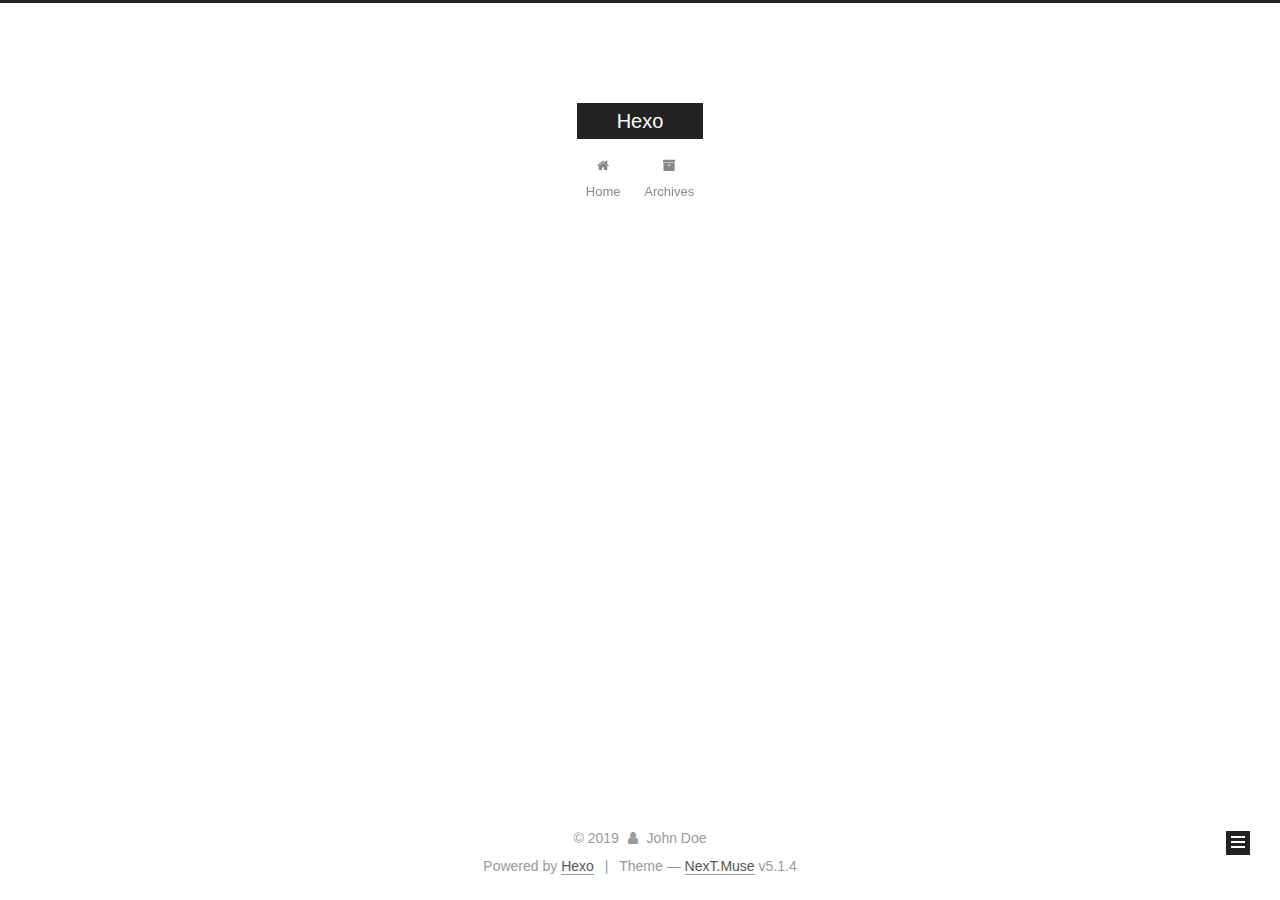
==== commit 700d4f01: "Site updated: 2019-09-06 19:04:16" ====
--- a/archives/index.html
+++ b/archives/index.html
@@ -1,560 +1,549 @@
-<!DOCTYPE HTML>
-<html lang="en">
-
-
+<!DOCTYPE html>
+
+
+
+  
+
+
+<html class="theme-next muse use-motion" lang="en">
 <head><meta name="generator" content="Hexo 3.9.0">
-    <meta charset="utf-8">
-    <meta name="keywords" content="Archives, Hexo">
-    <meta name="description" content="Archives | Hexo">
-    <meta http-equiv="X-UA-Compatible" content="IE=edge">
-    <meta name="viewport" content="width=device-width, initial-scale=1.0, user-scalable=no">
-    <meta name="renderer" content="webkit|ie-stand|ie-comp">
-    <meta name="mobile-web-app-capable" content="yes">
-    <meta name="format-detection" content="telephone=no">
-    <meta name="apple-mobile-web-app-capable" content="yes">
-    <meta name="apple-mobile-web-app-status-bar-style" content="black-translucent">
-    <title>Archives | Hexo</title>
-    <link rel="icon" type="image/png" href="/favicon.png">
-
-    <link rel="stylesheet" type="text/css" href="/libs/awesome/css/font-awesome.min.css">
-    <link rel="stylesheet" type="text/css" href="/libs/materialize/materialize.min.css">
-    <link rel="stylesheet" type="text/css" href="/libs/aos/aos.css">
-    <link rel="stylesheet" type="text/css" href="/libs/animate/animate.min.css">
-    <link rel="stylesheet" type="text/css" href="/libs/lightGallery/css/lightgallery.min.css">
-    <link rel="stylesheet" type="text/css" href="/css/matery.css">
-    <link rel="stylesheet" type="text/css" href="/css/my.css">
-    <style type="text/css">
-        
-    </style>
-
-    <script src="/libs/jquery/jquery-2.2.0.min.js"></script>
+  <meta charset="UTF-8">
+<meta http-equiv="X-UA-Compatible" content="IE=edge">
+<meta name="viewport" content="width=device-width, initial-scale=1, maximum-scale=1">
+<meta name="theme-color" content="#222">
+
+
+
+
+
+
+
+
+
+<meta http-equiv="Cache-Control" content="no-transform">
+<meta http-equiv="Cache-Control" content="no-siteapp">
+
+
+
+
+
+
+
+
+
+
+
+
+
+
+
+
+  
+  
+  <link href="/lib/fancybox/source/jquery.fancybox.css?v=2.1.5" rel="stylesheet" type="text/css">
+
+
+
+
+
+
+
+<link href="/lib/font-awesome/css/font-awesome.min.css?v=4.6.2" rel="stylesheet" type="text/css">
+
+<link href="/css/main.css?v=5.1.4" rel="stylesheet" type="text/css">
+
+
+  <link rel="apple-touch-icon" sizes="180x180" href="/images/apple-touch-icon-next.png?v=5.1.4">
+
+
+  <link rel="icon" type="image/png" sizes="32x32" href="/images/favicon-32x32-next.png?v=5.1.4">
+
+
+  <link rel="icon" type="image/png" sizes="16x16" href="/images/favicon-16x16-next.png?v=5.1.4">
+
+
+  <link rel="mask-icon" href="/images/logo.svg?v=5.1.4" color="#222">
+
+
+
+
+
+  <meta name="keywords" content="Hexo, NexT">
+
+
+
+
+
+
+
+
+
+
+<meta property="og:type" content="website">
+<meta property="og:title" content="Hexo">
+<meta property="og:url" content="http://yoursite.com/archives/index.html">
+<meta property="og:site_name" content="Hexo">
+<meta property="og:locale" content="en">
+<meta name="twitter:card" content="summary">
+<meta name="twitter:title" content="Hexo">
+
+
+
+<script type="text/javascript" id="hexo.configurations">
+  var NexT = window.NexT || {};
+  var CONFIG = {
+    root: '/',
+    scheme: 'Muse',
+    version: '5.1.4',
+    sidebar: {"position":"left","display":"post","offset":12,"b2t":false,"scrollpercent":false,"onmobile":false},
+    fancybox: true,
+    tabs: true,
+    motion: {"enable":true,"async":false,"transition":{"post_block":"fadeIn","post_header":"slideDownIn","post_body":"slideDownIn","coll_header":"slideLeftIn","sidebar":"slideUpIn"}},
+    duoshuo: {
+      userId: '0',
+      author: 'Author'
+    },
+    algolia: {
+      applicationID: '',
+      apiKey: '',
+      indexName: '',
+      hits: {"per_page":10},
+      labels: {"input_placeholder":"Search for Posts","hits_empty":"We didn't find any results for the search: ${query}","hits_stats":"${hits} results found in ${time} ms"}
+    }
+  };
+</script>
+
+
+
+  <link rel="canonical" href="http://yoursite.com/archives/">
+
+
+
+
+
+  <title>Archive | Hexo</title>
+  
+
+
+
+
+
+
+
+
 </head>
 
-
-<body>
-
-<header class="navbar-fixed">
-    <nav id="headNav" class="bg-color nav-transparent">
-        <div id="navContainer" class="nav-wrapper container">
-            <div class="brand-logo">
-                <a href="/" class="waves-effect waves-light">
-                    
-                    <img src="/medias/logo.png" class="logo-img" alt="LOGO">
-                    
-                    <span class="logo-span">Hexo</span>
+<body itemscope itemtype="http://schema.org/WebPage" lang="en">
+
+  
+  
+    
+  
+
+  <div class="container sidebar-position-left page-archive">
+    <div class="headband"></div>
+
+    <header id="header" class="header" itemscope itemtype="http://schema.org/WPHeader">
+      <div class="header-inner"><div class="site-brand-wrapper">
+  <div class="site-meta ">
+    
+
+    <div class="custom-logo-site-title">
+      <a href="/" class="brand" rel="start">
+        <span class="logo-line-before"><i></i></span>
+        <span class="site-title">Hexo</span>
+        <span class="logo-line-after"><i></i></span>
+      </a>
+    </div>
+      
+        <p class="site-subtitle"></p>
+      
+  </div>
+
+  <div class="site-nav-toggle">
+    <button>
+      <span class="btn-bar"></span>
+      <span class="btn-bar"></span>
+      <span class="btn-bar"></span>
+    </button>
+  </div>
+</div>
+
+<nav class="site-nav">
+  
+
+  
+    <ul id="menu" class="menu">
+      
+        
+        <li class="menu-item menu-item-home">
+          <a href="/" rel="section">
+            
+              <i class="menu-item-icon fa fa-fw fa-home"></i> <br>
+            
+            Home
+          </a>
+        </li>
+      
+        
+        <li class="menu-item menu-item-archives">
+          <a href="/archives/" rel="section">
+            
+              <i class="menu-item-icon fa fa-fw fa-archive"></i> <br>
+            
+            Archives
+          </a>
+        </li>
+      
+
+      
+    </ul>
+  
+
+  
+</nav>
+
+
+
+ </div>
+    </header>
+
+    <main id="main" class="main">
+      <div class="main-inner">
+        <div class="content-wrap">
+          <div id="content" class="content">
+            
+
+  
+  
+  
+  <div class="post-block archive">
+    <div id="posts" class="posts-collapse">
+      <span class="archive-move-on"></span>
+
+      <span class="archive-page-counter">
+        
+        
+        
+          
+        
+        Um..! 1 post. Keep on posting.
+      </span>
+
+      
+
+        
+        
+        
+
+        
+          
+          <div class="collection-title">
+            <h1 class="archive-year" id="archive-year-2019">2019</h1>
+          </div>
+        
+        
+
+        
+
+  <article class="post post-type-normal" itemscope itemtype="http://schema.org/Article">
+    <header class="post-header">
+
+      <h2 class="post-title">
+        
+            <a class="post-title-link" href="/2019/09/06/hello-world/" itemprop="url">
+              
+                <span itemprop="name">Hello World</span>
+              
+            </a>
+        
+      </h2>
+
+      <div class="post-meta">
+        <time class="post-time" itemprop="dateCreated" datetime="2019-09-06T17:59:52+08:00" content="2019-09-06">
+          09-06
+        </time>
+      </div>
+
+    </header>
+  </article>
+
+
+
+      
+
+    </div>
+  </div>
+  
+  
+  
+
+  
+
+
+
+          </div>
+          
+
+
+          
+
+        </div>
+        
+          
+  
+  <div class="sidebar-toggle">
+    <div class="sidebar-toggle-line-wrap">
+      <span class="sidebar-toggle-line sidebar-toggle-line-first"></span>
+      <span class="sidebar-toggle-line sidebar-toggle-line-middle"></span>
+      <span class="sidebar-toggle-line sidebar-toggle-line-last"></span>
+    </div>
+  </div>
+
+  <aside id="sidebar" class="sidebar">
+    
+    <div class="sidebar-inner">
+
+      
+
+      
+
+      <section class="site-overview-wrap sidebar-panel sidebar-panel-active">
+        <div class="site-overview">
+          <div class="site-author motion-element" itemprop="author" itemscope itemtype="http://schema.org/Person">
+            
+              <p class="site-author-name" itemprop="name">John Doe</p>
+              <p class="site-description motion-element" itemprop="description"></p>
+          </div>
+
+          <nav class="site-state motion-element">
+
+            
+              <div class="site-state-item site-state-posts">
+              
+                <a href="/archives/">
+              
+                  <span class="site-state-item-count">1</span>
+                  <span class="site-state-item-name">posts</span>
                 </a>
-            </div>
-            
-
-<a href="#" data-target="mobile-nav" class="sidenav-trigger button-collapse"><i class="fa fa-navicon"></i></a>
-<ul class="right">
+              </div>
+            
+
+            
+
+            
+
+          </nav>
+
+          
+
+          
+
+          
+          
+
+          
+          
+
+          
+
+        </div>
+      </section>
+
+      
+
+      
+
+    </div>
+  </aside>
+
+
+        
+      </div>
+    </main>
+
+    <footer id="footer" class="footer">
+      <div class="footer-inner">
+        <div class="copyright">&copy; <span itemprop="copyrightYear">2019</span>
+  <span class="with-love">
+    <i class="fa fa-user"></i>
+  </span>
+  <span class="author" itemprop="copyrightHolder">John Doe</span>
+
+  
+</div>
+
+
+  <div class="powered-by">Powered by <a class="theme-link" target="_blank" href="https://hexo.io">Hexo</a></div>
+
+
+
+  <span class="post-meta-divider">|</span>
+
+
+
+  <div class="theme-info">Theme &mdash; <a class="theme-link" target="_blank" href="https://github.com/iissnan/hexo-theme-next">NexT.Muse</a> v5.1.4</div>
+
+
+
+
+        
+
+
+
+
+
+
+
+        
+      </div>
+    </footer>
+
     
-    <li class="hide-on-med-and-down">
-        <a href="/" class="waves-effect waves-light">
-            
-            <i class="fa fa-home"></i>
-            
-            <span>Index</span>
-        </a>
-    </li>
+      <div class="back-to-top">
+        <i class="fa fa-arrow-up"></i>
+        
+      </div>
     
-    <li class="hide-on-med-and-down">
-        <a href="/tags" class="waves-effect waves-light">
-            
-            <i class="fa fa-tags"></i>
-            
-            <span>Tags</span>
-        </a>
-    </li>
+
     
-    <li class="hide-on-med-and-down">
-        <a href="/categories" class="waves-effect waves-light">
-            
-            <i class="fa fa-bookmark"></i>
-            
-            <span>Categories</span>
-        </a>
-    </li>
-    
-    <li class="hide-on-med-and-down">
-        <a href="/archives" class="waves-effect waves-light">
-            
-            <i class="fa fa-archive"></i>
-            
-            <span>Archives</span>
-        </a>
-    </li>
-    
-    <li class="hide-on-med-and-down">
-        <a href="/about" class="waves-effect waves-light">
-            
-            <i class="fa fa-user-circle-o"></i>
-            
-            <span>About</span>
-        </a>
-    </li>
-    
-    <li class="hide-on-med-and-down">
-        <a href="/friends" class="waves-effect waves-light">
-            
-            <i class="fa fa-address-book"></i>
-            
-            <span>Friends</span>
-        </a>
-    </li>
-    
-    <li>
-        <a href="#searchModal" class="modal-trigger waves-effect waves-light">
-            <i id="searchIcon" class="fa fa-search" title="Search"></i>
-        </a>
-    </li>
-</ul>
-
-<div id="mobile-nav" class="side-nav sidenav">
-
-    <div class="mobile-head bg-color">
-        
-        <img src="/medias/logo.png" class="logo-img circle responsive-img">
-        
-        <div class="logo-name">Hexo</div>
-        <div class="logo-desc">
-            
-            Never really desperate, only the lost of the soul.
-            
-        </div>
-    </div>
-
-    
-
-    <ul class="menu-list mobile-menu-list">
-        
-        <li>
-            <a href="/" class="waves-effect waves-light">
-                
-                <i class="fa fa-fw fa-home"></i>
-                
-                Index
-            </a>
-        </li>
-        
-        <li>
-            <a href="/tags" class="waves-effect waves-light">
-                
-                <i class="fa fa-fw fa-tags"></i>
-                
-                Tags
-            </a>
-        </li>
-        
-        <li>
-            <a href="/categories" class="waves-effect waves-light">
-                
-                <i class="fa fa-fw fa-bookmark"></i>
-                
-                Categories
-            </a>
-        </li>
-        
-        <li>
-            <a href="/archives" class="waves-effect waves-light">
-                
-                <i class="fa fa-fw fa-archive"></i>
-                
-                Archives
-            </a>
-        </li>
-        
-        <li>
-            <a href="/about" class="waves-effect waves-light">
-                
-                <i class="fa fa-fw fa-user-circle-o"></i>
-                
-                About
-            </a>
-        </li>
-        
-        <li>
-            <a href="/friends" class="waves-effect waves-light">
-                
-                <i class="fa fa-fw fa-address-book"></i>
-                
-                Friends
-            </a>
-        </li>
-        
-        
-        <li><div class="divider"></div></li>
-        <li>
-            <a href="https://github.com/blinkfox/hexo-theme-matery" class="waves-effect waves-light" target="_blank">
-                <i class="fa fa-github-square fa-fw"></i>Fork Me
-            </a>
-        </li>
-        
-    </ul>
-</div>
-
-        </div>
-
-        
-            <style>
-    .nav-transparent .github-corner {
-        display: none !important;
-    }
-
-    .github-corner {
-        position: absolute;
-        z-index: 10;
-        top: 0;
-        right: 0;
-        border: 0;
-        transform: scale(1.1);
-    }
-
-    .github-corner svg {
-        color: #0f9d58;
-        fill: #fff;
-        height: 64px;
-        width: 64px;
-    }
-
-    .github-corner:hover .octo-arm {
-        animation: a 0.56s ease-in-out;
-    }
-
-    .github-corner .octo-arm {
-        animation: none;
-    }
-
-    @keyframes a {
-        0%,
-        to {
-            transform: rotate(0);
-        }
-        20%,
-        60% {
-            transform: rotate(-25deg);
-        }
-        40%,
-        80% {
-            transform: rotate(10deg);
-        }
-    }
-</style>
-
-<a href="https://github.com/blinkfox/hexo-theme-matery" class="github-corner tooltipped hide-on-med-and-down" target="_blank"
-   data-tooltip="Fork Me" data-position="left" data-delay="50">
-    <svg viewBox="0 0 250 250" aria-hidden="true">
-        <path d="M0,0 L115,115 L130,115 L142,142 L250,250 L250,0 Z"></path>
-        <path d="M128.3,109.0 C113.8,99.7 119.0,89.6 119.0,89.6 C122.0,82.7 120.5,78.6 120.5,78.6 C119.2,72.0 123.4,76.3 123.4,76.3 C127.3,80.9 125.5,87.3 125.5,87.3 C122.9,97.6 130.6,101.9 134.4,103.2"
-              fill="currentColor" style="transform-origin: 130px 106px;" class="octo-arm"></path>
-        <path d="M115.0,115.0 C114.9,115.1 118.7,116.5 119.8,115.4 L133.7,101.6 C136.9,99.2 139.9,98.4 142.2,98.6 C133.8,88.0 127.5,74.4 143.8,58.0 C148.5,53.4 154.0,51.2 159.7,51.0 C160.3,49.4 163.2,43.6 171.4,40.1 C171.4,40.1 176.1,42.5 178.8,56.2 C183.1,58.6 187.2,61.8 190.9,65.4 C194.5,69.0 197.7,73.2 200.1,77.6 C213.8,80.2 216.3,84.9 216.3,84.9 C212.7,93.1 206.9,96.0 205.4,96.6 C205.1,102.4 203.0,107.8 198.3,112.5 C181.9,128.9 168.3,122.5 157.7,114.1 C157.9,116.9 156.7,120.9 152.7,124.9 L141.0,136.5 C139.8,137.7 141.6,141.9 141.8,141.8 Z"
-              fill="currentColor" class="octo-body"></path>
-    </svg>
-</a>
-        
-    </nav>
-
-</header>
-
-<div class="bg-cover pd-header about-cover">
-    <div class="container">
-    <div class="row">
-    <div class="col s10 offset-s1 m8 offset-m2 l8 offset-l2">
-        <div class="brand">
-            <div class="title center-align">
-                
-                    subtitle
-                
-            </div>
-
-            <div class="description center-align">
-                
-                    This is your root _config.yml 'description' value.
-                
-            </div>
-        </div>
-    </div>
-</div>
-<script>
-// 每天切换 banner 图.  Switch banner image every day.
-$('.bg-cover').css('background-image', 'url(/medias/banner/' + new Date().getDay() + '.jpg)');
+
+  </div>
+
+  
+
+<script type="text/javascript">
+  if (Object.prototype.toString.call(window.Promise) !== '[object Function]') {
+    window.Promise = null;
+  }
 </script>
-    </div>
-</div>
-
-<main class="content">
-
-    
-    <div class="container archive-calendar">
-    <div class="card">
-        <div id="post-calendar" class="card-content"></div>
-    </div>
-</div>
-
-<script type="text/javascript" src="/libs/echarts/echarts.min.js"></script>
-<script type="text/javascript">
-    let myChart = echarts.init(document.getElementById('post-calendar'));
-
-    
-
-    let option = {
-        title: {
-            top: 0,
-            text: 'Post Calendar',
-            left: 'center',
-            textStyle: {
-                color: '#3C4858'
-            }
-        },
-        tooltip: {
-            padding: 10,
-            backgroundColor: '#555',
-            borderColor: '#777',
-            borderWidth: 1,
-            formatter: function (obj) {
-                var value = obj.value;
-                return '<div style="font-size: 14px;">' + value[0] + '：' + value[1] + '</div>';
-            }
-        },
-        visualMap: {
-            show: true,
-            showLabel: true,
-            categories: [0, 1, 2, 3, 4],
-            calculable: true,
-            inRange: {
-                symbol: 'rect',
-                color: ['#ebedf0', '#c6e48b', '#7bc96f', '#239a3b', '#196127']
-            },
-            itemWidth: 12,
-            itemHeight: 12,
-            orient: 'horizontal',
-            left: 'center',
-            bottom: 0
-        },
-        calendar: [{
-            left: 'center',
-            range: ["2018-09-06", "2019-09-06"],
-            cellSize: [13, 13],
-            splitLine: {
-                show: false
-            },
-            itemStyle: {
-                borderColor: '#fff',
-                borderWidth: 2
-            },
-            yearLabel: {
-                show: false
-            },
-            monthLabel: {
-                nameMap: 'en',
-                fontSize: 11
-            },
-            dayLabel: {
-                formatter: '{start}  1st',
-                nameMap: 'en',
-                fontSize: 11
-            }
-        }],
-        series: [{
-            type: 'heatmap',
-            coordinateSystem: 'calendar',
-            calendarIndex: 0,
-            data: [["2018-09-06", 0], ["2018-09-07", 0], ["2018-09-08", 0], ["2018-09-09", 0], ["2018-09-10", 0], ["2018-09-11", 0], ["2018-09-12", 0], ["2018-09-13", 0], ["2018-09-14", 0], ["2018-09-15", 0], ["2018-09-16", 0], ["2018-09-17", 0], ["2018-09-18", 0], ["2018-09-19", 0], ["2018-09-20", 0], ["2018-09-21", 0], ["2018-09-22", 0], ["2018-09-23", 0], ["2018-09-24", 0], ["2018-09-25", 0], ["2018-09-26", 0], ["2018-09-27", 0], ["2018-09-28", 0], ["2018-09-29", 0], ["2018-09-30", 0], ["2018-10-01", 0], ["2018-10-02", 0], ["2018-10-03", 0], ["2018-10-04", 0], ["2018-10-05", 0], ["2018-10-06", 0], ["2018-10-07", 0], ["2018-10-08", 0], ["2018-10-09", 0], ["2018-10-10", 0], ["2018-10-11", 0], ["2018-10-12", 0], ["2018-10-13", 0], ["2018-10-14", 0], ["2018-10-15", 0], ["2018-10-16", 0], ["2018-10-17", 0], ["2018-10-18", 0], ["2018-10-19", 0], ["2018-10-20", 0], ["2018-10-21", 0], ["2018-10-22", 0], ["2018-10-23", 0], ["2018-10-24", 0], ["2018-10-25", 0], ["2018-10-26", 0], ["2018-10-27", 0], ["2018-10-28", 0], ["2018-10-29", 0], ["2018-10-30", 0], ["2018-10-31", 0], ["2018-11-01", 0], ["2018-11-02", 0], ["2018-11-03", 0], ["2018-11-04", 0], ["2018-11-05", 0], ["2018-11-06", 0], ["2018-11-07", 0], ["2018-11-08", 0], ["2018-11-09", 0], ["2018-11-10", 0], ["2018-11-11", 0], ["2018-11-12", 0], ["2018-11-13", 0], ["2018-11-14", 0], ["2018-11-15", 0], ["2018-11-16", 0], ["2018-11-17", 0], ["2018-11-18", 0], ["2018-11-19", 0], ["2018-11-20", 0], ["2018-11-21", 0], ["2018-11-22", 0], ["2018-11-23", 0], ["2018-11-24", 0], ["2018-11-25", 0], ["2018-11-26", 0], ["2018-11-27", 0], ["2018-11-28", 0], ["2018-11-29", 0], ["2018-11-30", 0], ["2018-12-01", 0], ["2018-12-02", 0], ["2018-12-03", 0], ["2018-12-04", 0], ["2018-12-05", 0], ["2018-12-06", 0], ["2018-12-07", 0], ["2018-12-08", 0], ["2018-12-09", 0], ["2018-12-10", 0], ["2018-12-11", 0], ["2018-12-12", 0], ["2018-12-13", 0], ["2018-12-14", 0], ["2018-12-15", 0], ["2018-12-16", 0], ["2018-12-17", 0], ["2018-12-18", 0], ["2018-12-19", 0], ["2018-12-20", 0], ["2018-12-21", 0], ["2018-12-22", 0], ["2018-12-23", 0], ["2018-12-24", 0], ["2018-12-25", 0], ["2018-12-26", 0], ["2018-12-27", 0], ["2018-12-28", 0], ["2018-12-29", 0], ["2018-12-30", 0], ["2018-12-31", 0], ["2019-01-01", 0], ["2019-01-02", 0], ["2019-01-03", 0], ["2019-01-04", 0], ["2019-01-05", 0], ["2019-01-06", 0], ["2019-01-07", 0], ["2019-01-08", 0], ["2019-01-09", 0], ["2019-01-10", 0], ["2019-01-11", 0], ["2019-01-12", 0], ["2019-01-13", 0], ["2019-01-14", 0], ["2019-01-15", 0], ["2019-01-16", 0], ["2019-01-17", 0], ["2019-01-18", 0], ["2019-01-19", 0], ["2019-01-20", 0], ["2019-01-21", 0], ["2019-01-22", 0], ["2019-01-23", 0], ["2019-01-24", 0], ["2019-01-25", 0], ["2019-01-26", 0], ["2019-01-27", 0], ["2019-01-28", 0], ["2019-01-29", 0], ["2019-01-30", 0], ["2019-01-31", 0], ["2019-02-01", 0], ["2019-02-02", 0], ["2019-02-03", 0], ["2019-02-04", 0], ["2019-02-05", 0], ["2019-02-06", 0], ["2019-02-07", 0], ["2019-02-08", 0], ["2019-02-09", 0], ["2019-02-10", 0], ["2019-02-11", 0], ["2019-02-12", 0], ["2019-02-13", 0], ["2019-02-14", 0], ["2019-02-15", 0], ["2019-02-16", 0], ["2019-02-17", 0], ["2019-02-18", 0], ["2019-02-19", 0], ["2019-02-20", 0], ["2019-02-21", 0], ["2019-02-22", 0], ["2019-02-23", 0], ["2019-02-24", 0], ["2019-02-25", 0], ["2019-02-26", 0], ["2019-02-27", 0], ["2019-02-28", 0], ["2019-03-01", 0], ["2019-03-02", 0], ["2019-03-03", 0], ["2019-03-04", 0], ["2019-03-05", 0], ["2019-03-06", 0], ["2019-03-07", 0], ["2019-03-08", 0], ["2019-03-09", 0], ["2019-03-10", 0], ["2019-03-11", 0], ["2019-03-12", 0], ["2019-03-13", 0], ["2019-03-14", 0], ["2019-03-15", 0], ["2019-03-16", 0], ["2019-03-17", 0], ["2019-03-18", 0], ["2019-03-19", 0], ["2019-03-20", 0], ["2019-03-21", 0], ["2019-03-22", 0], ["2019-03-23", 0], ["2019-03-24", 0], ["2019-03-25", 0], ["2019-03-26", 0], ["2019-03-27", 0], ["2019-03-28", 0], ["2019-03-29", 0], ["2019-03-30", 0], ["2019-03-31", 0], ["2019-04-01", 0], ["2019-04-02", 0], ["2019-04-03", 0], ["2019-04-04", 0], ["2019-04-05", 0], ["2019-04-06", 0], ["2019-04-07", 0], ["2019-04-08", 0], ["2019-04-09", 0], ["2019-04-10", 0], ["2019-04-11", 0], ["2019-04-12", 0], ["2019-04-13", 0], ["2019-04-14", 0], ["2019-04-15", 0], ["2019-04-16", 0], ["2019-04-17", 0], ["2019-04-18", 0], ["2019-04-19", 0], ["2019-04-20", 0], ["2019-04-21", 0], ["2019-04-22", 0], ["2019-04-23", 0], ["2019-04-24", 0], ["2019-04-25", 0], ["2019-04-26", 0], ["2019-04-27", 0], ["2019-04-28", 0], ["2019-04-29", 0], ["2019-04-30", 0], ["2019-05-01", 0], ["2019-05-02", 0], ["2019-05-03", 0], ["2019-05-04", 0], ["2019-05-05", 0], ["2019-05-06", 0], ["2019-05-07", 0], ["2019-05-08", 0], ["2019-05-09", 0], ["2019-05-10", 0], ["2019-05-11", 0], ["2019-05-12", 0], ["2019-05-13", 0], ["2019-05-14", 0], ["2019-05-15", 0], ["2019-05-16", 0], ["2019-05-17", 0], ["2019-05-18", 0], ["2019-05-19", 0], ["2019-05-20", 0], ["2019-05-21", 0], ["2019-05-22", 0], ["2019-05-23", 0], ["2019-05-24", 0], ["2019-05-25", 0], ["2019-05-26", 0], ["2019-05-27", 0], ["2019-05-28", 0], ["2019-05-29", 0], ["2019-05-30", 0], ["2019-05-31", 0], ["2019-06-01", 0], ["2019-06-02", 0], ["2019-06-03", 0], ["2019-06-04", 0], ["2019-06-05", 0], ["2019-06-06", 0], ["2019-06-07", 0], ["2019-06-08", 0], ["2019-06-09", 0], ["2019-06-10", 0], ["2019-06-11", 0], ["2019-06-12", 0], ["2019-06-13", 0], ["2019-06-14", 0], ["2019-06-15", 0], ["2019-06-16", 0], ["2019-06-17", 0], ["2019-06-18", 0], ["2019-06-19", 0], ["2019-06-20", 0], ["2019-06-21", 0], ["2019-06-22", 0], ["2019-06-23", 0], ["2019-06-24", 0], ["2019-06-25", 0], ["2019-06-26", 0], ["2019-06-27", 0], ["2019-06-28", 0], ["2019-06-29", 0], ["2019-06-30", 0], ["2019-07-01", 0], ["2019-07-02", 0], ["2019-07-03", 0], ["2019-07-04", 0], ["2019-07-05", 0], ["2019-07-06", 0], ["2019-07-07", 0], ["2019-07-08", 0], ["2019-07-09", 0], ["2019-07-10", 0], ["2019-07-11", 0], ["2019-07-12", 0], ["2019-07-13", 0], ["2019-07-14", 0], ["2019-07-15", 0], ["2019-07-16", 0], ["2019-07-17", 0], ["2019-07-18", 0], ["2019-07-19", 0], ["2019-07-20", 0], ["2019-07-21", 0], ["2019-07-22", 0], ["2019-07-23", 0], ["2019-07-24", 0], ["2019-07-25", 0], ["2019-07-26", 0], ["2019-07-27", 0], ["2019-07-28", 0], ["2019-07-29", 0], ["2019-07-30", 0], ["2019-07-31", 0], ["2019-08-01", 0], ["2019-08-02", 0], ["2019-08-03", 0], ["2019-08-04", 0], ["2019-08-05", 0], ["2019-08-06", 0], ["2019-08-07", 0], ["2019-08-08", 0], ["2019-08-09", 0], ["2019-08-10", 0], ["2019-08-11", 0], ["2019-08-12", 0], ["2019-08-13", 0], ["2019-08-14", 0], ["2019-08-15", 0], ["2019-08-16", 0], ["2019-08-17", 0], ["2019-08-18", 0], ["2019-08-19", 0], ["2019-08-20", 0], ["2019-08-21", 0], ["2019-08-22", 0], ["2019-08-23", 0], ["2019-08-24", 0], ["2019-08-25", 0], ["2019-08-26", 0], ["2019-08-27", 0], ["2019-08-28", 0], ["2019-08-29", 0], ["2019-08-30", 0], ["2019-08-31", 0], ["2019-09-01", 0], ["2019-09-02", 0], ["2019-09-03", 0], ["2019-09-04", 0], ["2019-09-05", 0], ["2019-09-06", 1]]
-        }]
-
-    };
-
-    myChart.setOption(option);
-</script>
-    
-
-    
-
-    <div id="cd-timeline" class="container">
-        
-        <div class="cd-timeline-block">
-
-            
-            
-            
-            <div class="cd-timeline-img year" data-aos="zoom-in-up">
-                <a href="/archives/2019">2019</a>
-            </div>
-            
-
-            
-            
-            
-            <div class="cd-timeline-img month" data-aos="zoom-in-up">
-                <a href="/archives/2019/09">09</a>
-            </div>
-            
-
-            
-            <div class="cd-timeline-img day" data-aos="zoom-in-up">
-                <span>06</span>
-            </div>
-            <article class="cd-timeline-content" data-aos="fade-up">
-                <div class="article col s12 m6">
-                    <div class="card">
-                        <a href="/2019/09/06/hello-world/">
-                            <div class="card-image">
-                                
-                                
-                                <img src="/medias/featureimages/12.jpg" class="responsive-img" alt="Hello World">
-                                
-                                <span class="card-title">Hello World</span>
-                            </div>
-                        </a>
-                        <div class="card-content article-content">
-                            <div class="summary block-with-text">
-                                
-                                    Welcome to Hexo! This is your very first post. Check documentation for more info. If you get any problems when using Hex
-                                
-                            </div>
-                            <div class="publish-info">
-                                <span class="publish-date">
-                                    <i class="fa fa-clock-o fa-fw icon-date"></i>2019-09-06
-                                </span>
-                                <span class="publish-author">
-                                    
-                                    <i class="fa fa-user fa-fw"></i>
-                                    John Doe
-                                    
-                                </span>
-                            </div>
-                        </div>
-
-                        
-                    </div>
-                </div>
-            </article>
-        </div>
-        
-    </div>
-
-</main>
-
-
-<footer class="page-footer bg-color">
-    <div class="container row center-align">
-        <div class="col s12 m8 l8 copy-right">
-            本站由&nbsp;&copy;<a href="https://blinkfox.github.io/" target="_blank">Blinkfox</a>&nbsp;基于
-            <a href="https://hexo.io/" target="_blank">Hexo</a>&nbsp;的
-            <a href="https://github.com/blinkfox/hexo-theme-matery" target="_blank">Matery</a>&nbsp;主题搭建
-            <br>
-            
-            
-            
-            
-            
-            <span id="busuanzi_container_site_pv">
-                |&nbsp;<i class="fa fa-eye"></i>&nbsp;总访问量:&nbsp;<span id="busuanzi_value_site_pv"
-                    class="white-color"></span>&nbsp;次
-            </span>
-            
-            
-            <span id="busuanzi_container_site_uv">
-                |&nbsp;<i class="fa fa-users"></i>&nbsp;总访问人数:&nbsp;<span id="busuanzi_value_site_uv"
-                    class="white-color"></span>&nbsp;人
-            </span>
-            <br>
-            <span id="timeDate">载入天数...</span><span id="times">载入时分秒...</span>
-            <script>
-                var now = new Date();
-
-                function createtime() {
-                    var grt = new Date("06/28/2019 00:00:00");
-                    now.setTime(now.getTime() + 250);
-                    days = (now - grt) / 1000 / 60 / 60 / 24;
-                    dnum = Math.floor(days);
-                    hours = (now - grt) / 1000 / 60 / 60 - (24 * dnum);
-                    hnum = Math.floor(hours);
-                    if (String(hnum).length == 1) {
-                        hnum = "0" + hnum;
-                    }
-                    minutes = (now - grt) / 1000 / 60 - (24 * 60 * dnum) - (60 * hnum);
-                    mnum = Math.floor(minutes);
-                    if (String(mnum).length == 1) {
-                        mnum = "0" + mnum;
-                    }
-                    seconds = (now - grt) / 1000 - (24 * 60 * 60 * dnum) - (60 * 60 * hnum) - (60 * mnum);
-                    snum = Math.round(seconds);
-                    if (String(snum).length == 1) {
-                        snum = "0" + snum;
-                    }
-                    document.getElementById("timeDate").innerHTML = "本站已安全运行 " + dnum + " 天 ";
-                    document.getElementById("times").innerHTML = hnum + " 小时 " + mnum + " 分 " + snum + " 秒";
-                }
-                setInterval("createtime()", 250);
-            </script>
-            
-            
-        </div>
-        <div class="col s12 m4 l4 social-link social-statis">
-
-
-
-
-
-
-
-
-
-
-
-
-
-
-</div>
-    </div>
-</footer>
-
-<div class="progress-bar"></div>
-
-
-<!-- 搜索遮罩框 -->
-<div id="searchModal" class="modal">
-    <div class="modal-content">
-        <div class="search-header">
-            <span class="title"><i class="fa fa-search"></i>&nbsp;&nbsp;Search</span>
-            <input type="search" id="searchInput" name="s" placeholder="Please enter a search keyword"
-                   class="search-input">
-        </div>
-        <div id="searchResult"></div>
-    </div>
-</div>
-
-<script src="/js/search.js"></script>
-<script type="text/javascript">
-$(function () {
-    searchFunc("/" + "search.xml", 'searchInput', 'searchResult');
-});
-</script>
-<!-- 回到顶部按钮 -->
-<div id="backTop" class="top-scroll">
-    <a class="btn-floating btn-large waves-effect waves-light" href="#!">
-        <i class="fa fa-angle-up"></i>
-    </a>
-</div>
-
-
-<script src="/libs/materialize/materialize.min.js"></script>
-<script src="/libs/masonry/masonry.pkgd.min.js"></script>
-<script src="/libs/aos/aos.js"></script>
-<script src="/libs/scrollprogress/scrollProgress.min.js"></script>
-<script src="/libs/lightGallery/js/lightgallery-all.min.js"></script>
-<script src="/js/matery.js"></script>
-
-<!-- Global site tag (gtag.js) - Google Analytics -->
-
-
-
-    <script src="/libs/others/clicklove.js"></script>
-
-
-    <script async src="/libs/others/busuanzi.pure.mini.js"></script>
-
+
+
+
+
+
+
+
+
+
+  
+
+
+
+
+
+
+
+
+
+
+
+
+  
+  
+    <script type="text/javascript" src="/lib/jquery/index.js?v=2.1.3"></script>
+  
+
+  
+  
+    <script type="text/javascript" src="/lib/fastclick/lib/fastclick.min.js?v=1.0.6"></script>
+  
+
+  
+  
+    <script type="text/javascript" src="/lib/jquery_lazyload/jquery.lazyload.js?v=1.9.7"></script>
+  
+
+  
+  
+    <script type="text/javascript" src="/lib/velocity/velocity.min.js?v=1.2.1"></script>
+  
+
+  
+  
+    <script type="text/javascript" src="/lib/velocity/velocity.ui.min.js?v=1.2.1"></script>
+  
+
+  
+  
+    <script type="text/javascript" src="/lib/fancybox/source/jquery.fancybox.pack.js?v=2.1.5"></script>
+  
+
+
+  
+
+
+  <script type="text/javascript" src="/js/src/utils.js?v=5.1.4"></script>
+
+  <script type="text/javascript" src="/js/src/motion.js?v=5.1.4"></script>
+
+
+
+  
+  
+
+  
+
+  
+
+
+  <script type="text/javascript" src="/js/src/bootstrap.js?v=5.1.4"></script>
+
+
+
+  
+
+
+  
+
+
+
+
+	
+
+
+
+
+
+  
+
+
+
+
+
+  
+
+
+
+
+
+
+
+
+
+
+
+
+  
+
+
+
+
+
+  
+
+  
+
+  
+
+  
+  
+
+  
+
+  
+
+  
 
 </body>
-</html>+</html>
--- a/css/main.css
+++ b/css/main.css
@@ -0,0 +1,2662 @@
+/* normalize.css v3.0.2 | MIT License | git.io/normalize */
+html {
+  font-family: sans-serif; /* 1 */
+  -ms-text-size-adjust: 100%; /* 2 */
+  -webkit-text-size-adjust: 100%; /* 2 */
+}
+body {
+  margin: 0;
+}
+article,
+aside,
+details,
+figcaption,
+figure,
+footer,
+header,
+hgroup,
+main,
+menu,
+nav,
+section,
+summary {
+  display: block;
+}
+audio,
+canvas,
+progress,
+video {
+  display: inline-block; /* 1 */
+  vertical-align: baseline; /* 2 */
+}
+audio:not([controls]) {
+  display: none;
+  height: 0;
+}
+[hidden],
+template {
+  display: none;
+}
+a {
+  background-color: transparent;
+}
+a:active,
+a:hover {
+  outline: 0;
+}
+abbr[title] {
+  border-bottom: 1px dotted;
+}
+b,
+strong {
+  font-weight: bold;
+}
+dfn {
+  font-style: italic;
+}
+h1 {
+  font-size: 2em;
+  margin: 0.67em 0;
+}
+mark {
+  background: #ff0;
+  color: #000;
+}
+small {
+  font-size: 80%;
+}
+sub,
+sup {
+  font-size: 75%;
+  line-height: 0;
+  position: relative;
+  vertical-align: baseline;
+}
+sup {
+  top: -0.5em;
+}
+sub {
+  bottom: -0.25em;
+}
+img {
+  border: 0;
+}
+svg:not(:root) {
+  overflow: hidden;
+}
+figure {
+  margin: 1em 40px;
+}
+hr {
+  -moz-box-sizing: content-box;
+  box-sizing: content-box;
+  height: 0;
+}
+pre {
+  overflow: auto;
+}
+code,
+kbd,
+pre,
+samp {
+  font-family: monospace, monospace;
+  font-size: 1em;
+}
+button,
+input,
+optgroup,
+select,
+textarea {
+  color: inherit; /* 1 */
+  font: inherit; /* 2 */
+  margin: 0; /* 3 */
+}
+button {
+  overflow: visible;
+}
+button,
+select {
+  text-transform: none;
+}
+button,
+html input[type="button"],
+input[type="reset"],
+input[type="submit"] {
+  -webkit-appearance: button; /* 2 */
+  cursor: pointer; /* 3 */
+}
+button[disabled],
+html input[disabled] {
+  cursor: default;
+}
+button::-moz-focus-inner,
+input::-moz-focus-inner {
+  border: 0;
+  padding: 0;
+}
+input {
+  line-height: normal;
+}
+input[type="checkbox"],
+input[type="radio"] {
+  box-sizing: border-box; /* 1 */
+  padding: 0; /* 2 */
+}
+input[type="number"]::-webkit-inner-spin-button,
+input[type="number"]::-webkit-outer-spin-button {
+  height: auto;
+}
+input[type="search"] {
+  -webkit-appearance: textfield; /* 1 */
+  -moz-box-sizing: content-box;
+  -webkit-box-sizing: content-box; /* 2 */
+  box-sizing: content-box;
+}
+input[type="search"]::-webkit-search-cancel-button,
+input[type="search"]::-webkit-search-decoration {
+  -webkit-appearance: none;
+}
+fieldset {
+  border: 1px solid #c0c0c0;
+  margin: 0 2px;
+  padding: 0.35em 0.625em 0.75em;
+}
+legend {
+  border: 0; /* 1 */
+  padding: 0; /* 2 */
+}
+textarea {
+  overflow: auto;
+}
+optgroup {
+  font-weight: bold;
+}
+table {
+  border-collapse: collapse;
+  border-spacing: 0;
+}
+td,
+th {
+  padding: 0;
+}
+::selection {
+  background: #262a30;
+  color: #fff;
+}
+body {
+  position: relative;
+  font-family: 'Lato', "PingFang SC", "Microsoft YaHei", sans-serif;
+  font-size: 14px;
+  line-height: 2;
+  color: #555;
+  background: #fff;
+}
+@media (max-width: 767px) {
+  body {
+    padding-right: 0 !important;
+  }
+}
+@media (min-width: 768px) and (max-width: 991px) {
+  body {
+    padding-right: 0 !important;
+  }
+}
+@media (min-width: 1600px) {
+  body {
+    font-size: 16px;
+  }
+}
+h1,
+h2,
+h3,
+h4,
+h5,
+h6 {
+  margin: 0;
+  padding: 0;
+  font-weight: bold;
+  line-height: 1.5;
+  font-family: 'Lato', "PingFang SC", "Microsoft YaHei", sans-serif;
+}
+h2,
+h3,
+h4,
+h5,
+h6 {
+  margin: 20px 0 15px;
+}
+h1 {
+  font-size: 22px;
+}
+@media (max-width: 767px) {
+  h1 {
+    font-size: 18px;
+  }
+}
+h2 {
+  font-size: 20px;
+}
+@media (max-width: 767px) {
+  h2 {
+    font-size: 16px;
+  }
+}
+h3 {
+  font-size: 18px;
+}
+@media (max-width: 767px) {
+  h3 {
+    font-size: 14px;
+  }
+}
+h4 {
+  font-size: 16px;
+}
+@media (max-width: 767px) {
+  h4 {
+    font-size: 12px;
+  }
+}
+h5 {
+  font-size: 14px;
+}
+@media (max-width: 767px) {
+  h5 {
+    font-size: 10px;
+  }
+}
+h6 {
+  font-size: 12px;
+}
+@media (max-width: 767px) {
+  h6 {
+    font-size: 8px;
+  }
+}
+p {
+  margin: 0 0 20px 0;
+}
+a {
+  color: #555;
+  text-decoration: none;
+  outline: none;
+  border-bottom: 1px solid #999;
+  word-wrap: break-word;
+}
+a:hover {
+  color: #222;
+  border-bottom-color: #222;
+}
+blockquote {
+  margin: 0;
+  padding: 0;
+}
+img {
+  display: block;
+  margin: auto;
+  max-width: 100%;
+  height: auto;
+}
+hr {
+  margin: 40px 0;
+  height: 3px;
+  border: none;
+  background-color: #ddd;
+  background-image: repeating-linear-gradient(-45deg, #fff, #fff 4px, transparent 4px, transparent 8px);
+}
+blockquote {
+  padding: 0 15px;
+  color: #666;
+  border-left: 4px solid #ddd;
+}
+blockquote cite::before {
+  content: "-";
+  padding: 0 5px;
+}
+dt {
+  font-weight: 700;
+}
+dd {
+  margin: 0;
+  padding: 0;
+}
+kbd {
+  border: 1px solid #ccc;
+  border-radius: 0.2em;
+  box-shadow: 0.1em 0.1em 0.2em rgba(0,0,0,0.1);
+  background-color: #f9f9f9;
+  font-family: inherit;
+  background-image: -webkit-linear-gradient(top, #eee, #fff, #eee);
+  padding: 0.1em 0.3em;
+  white-space: nowrap;
+}
+.text-left {
+  text-align: left;
+}
+.text-center {
+  text-align: center;
+}
+.text-right {
+  text-align: right;
+}
+.text-justify {
+  text-align: justify;
+}
+.text-nowrap {
+  white-space: nowrap;
+}
+.text-lowercase {
+  text-transform: lowercase;
+}
+.text-uppercase {
+  text-transform: uppercase;
+}
+.text-capitalize {
+  text-transform: capitalize;
+}
+.center-block {
+  display: block;
+  margin-left: auto;
+  margin-right: auto;
+}
+.clearfix:before,
+.clearfix:after {
+  content: " ";
+  display: table;
+}
+.clearfix:after {
+  clear: both;
+}
+.pullquote {
+  width: 45%;
+}
+.pullquote.left {
+  float: left;
+  margin-left: 5px;
+  margin-right: 10px;
+}
+.pullquote.right {
+  float: right;
+  margin-left: 10px;
+  margin-right: 5px;
+}
+.affix.affix.affix {
+  position: fixed;
+}
+.translation {
+  margin-top: -20px;
+  font-size: 14px;
+  color: #999;
+}
+.scrollbar-measure {
+  width: 100px;
+  height: 100px;
+  overflow: scroll;
+  position: absolute;
+  top: -9999px;
+}
+.use-motion .motion-element {
+  opacity: 0;
+}
+table {
+  margin: 20px 0;
+  width: 100%;
+  border-collapse: collapse;
+  border-spacing: 0;
+  border: 1px solid #ddd;
+  font-size: 14px;
+  table-layout: fixed;
+  word-wrap: break-all;
+}
+table>tbody>tr:nth-of-type(odd) {
+  background-color: #f9f9f9;
+}
+table>tbody>tr:hover {
+  background-color: #f5f5f5;
+}
+caption,
+th,
+td {
+  padding: 8px;
+  text-align: left;
+  vertical-align: middle;
+  font-weight: normal;
+}
+th,
+td {
+  border-bottom: 3px solid #ddd;
+  border-right: 1px solid #eee;
+}
+th {
+  padding-bottom: 10px;
+  font-weight: 700;
+}
+td {
+  border-bottom-width: 1px;
+}
+html,
+body {
+  height: 100%;
+}
+.container {
+  position: relative;
+  min-height: 100%;
+}
+.header-inner {
+  margin: 0 auto;
+  padding: 100px 0 70px;
+  width: 700px;
+}
+@media (min-width: 1600px) {
+  .container .header-inner {
+    width: 900px;
+  }
+}
+.main {
+  padding-bottom: 150px;
+}
+.main-inner {
+  margin: 0 auto;
+  width: 700px;
+}
+@media (min-width: 1600px) {
+  .container .main-inner {
+    width: 900px;
+  }
+}
+.footer {
+  position: absolute;
+  left: 0;
+  bottom: 0;
+  width: 100%;
+  min-height: 50px;
+}
+.footer-inner {
+  box-sizing: border-box;
+  margin: 20px auto;
+  width: 700px;
+}
+@media (min-width: 1600px) {
+  .container .footer-inner {
+    width: 900px;
+  }
+}
+pre,
+.highlight {
+  overflow: auto;
+  margin: 20px 0;
+  padding: 0;
+  font-size: 13px;
+  color: #4d4d4c;
+  background: #f7f7f7;
+  line-height: 1.6;
+}
+pre,
+code {
+  font-family: consolas, Menlo, "PingFang SC", "Microsoft YaHei", monospace;
+}
+code {
+  padding: 2px 4px;
+  word-wrap: break-word;
+  color: #555;
+  background: #eee;
+  border-radius: 3px;
+  font-size: 13px;
+}
+pre {
+  padding: 10px;
+}
+pre code {
+  padding: 0;
+  color: #4d4d4c;
+  background: none;
+  text-shadow: none;
+}
+.highlight {
+  border-radius: 1px;
+}
+.highlight pre {
+  border: none;
+  margin: 0;
+  padding: 10px 0;
+}
+.highlight table {
+  margin: 0;
+  width: auto;
+  border: none;
+}
+.highlight td {
+  border: none;
+  padding: 0;
+}
+.highlight figcaption {
+  font-size: 1em;
+  color: #4d4d4c;
+  line-height: 1em;
+  margin-bottom: 1em;
+}
+.highlight figcaption:before,
+.highlight figcaption:after {
+  content: " ";
+  display: table;
+}
+.highlight figcaption:after {
+  clear: both;
+}
+.highlight figcaption a {
+  float: right;
+  color: #4d4d4c;
+}
+.highlight figcaption a:hover {
+  border-bottom-color: #4d4d4c;
+}
+.highlight .gutter pre {
+  padding-left: 10px;
+  padding-right: 10px;
+  color: #869194;
+  text-align: right;
+  background-color: #eff2f3;
+}
+.highlight .code pre {
+  width: 100%;
+  padding-left: 10px;
+  padding-right: 10px;
+  background-color: #f7f7f7;
+}
+.highlight .line {
+  height: 20px;
+}
+.gutter {
+  -webkit-user-select: none;
+  -moz-user-select: none;
+  -ms-user-select: none;
+  user-select: none;
+}
+.gist table {
+  width: auto;
+}
+.gist table td {
+  border: none;
+}
+pre .deletion {
+  background: #fdd;
+}
+pre .addition {
+  background: #dfd;
+}
+pre .meta {
+  color: #8959a8;
+}
+pre .comment {
+  color: #8e908c;
+}
+pre .variable,
+pre .attribute,
+pre .tag,
+pre .regexp,
+pre .ruby .constant,
+pre .xml .tag .title,
+pre .xml .pi,
+pre .xml .doctype,
+pre .html .doctype,
+pre .css .id,
+pre .css .class,
+pre .css .pseudo {
+  color: #c82829;
+}
+pre .number,
+pre .preprocessor,
+pre .built_in,
+pre .literal,
+pre .params,
+pre .constant,
+pre .command {
+  color: #f5871f;
+}
+pre .ruby .class .title,
+pre .css .rules .attribute,
+pre .string,
+pre .value,
+pre .inheritance,
+pre .header,
+pre .ruby .symbol,
+pre .xml .cdata,
+pre .special,
+pre .number,
+pre .formula {
+  color: #718c00;
+}
+pre .title,
+pre .css .hexcolor {
+  color: #3e999f;
+}
+pre .function,
+pre .python .decorator,
+pre .python .title,
+pre .ruby .function .title,
+pre .ruby .title .keyword,
+pre .perl .sub,
+pre .javascript .title,
+pre .coffeescript .title {
+  color: #4271ae;
+}
+pre .keyword,
+pre .javascript .function {
+  color: #8959a8;
+}
+.full-image.full-image.full-image.full-image {
+  border: none;
+  max-width: 100%;
+  width: auto;
+  margin: 20px auto 25px;
+}
+@media (min-width: 992px) {
+  .full-image.full-image.full-image.full-image {
+    max-width: none;
+    width: 110%;
+    margin: 25px -5%;
+  }
+}
+.blockquote-center,
+.page-home .post-type-quote blockquote,
+.page-post-detail .post-type-quote blockquote {
+  position: relative;
+  margin: 40px 0;
+  padding: 0;
+  border-left: none;
+  text-align: center;
+}
+.blockquote-center::before,
+.page-home .post-type-quote blockquote::before,
+.page-post-detail .post-type-quote blockquote::before,
+.blockquote-center::after,
+.page-home .post-type-quote blockquote::after,
+.page-post-detail .post-type-quote blockquote::after {
+  position: absolute;
+  content: ' ';
+  display: block;
+  width: 100%;
+  height: 24px;
+  opacity: 0.2;
+  background-repeat: no-repeat;
+  background-position: 0 -6px;
+  background-size: 22px 22px;
+}
+.blockquote-center::before,
+.page-home .post-type-quote blockquote::before,
+.page-post-detail .post-type-quote blockquote::before {
+  top: -20px;
+  background-image: url("../images/quote-l.svg");
+  border-top: 1px solid #ccc;
+}
+.blockquote-center::after,
+.page-home .post-type-quote blockquote::after,
+.page-post-detail .post-type-quote blockquote::after {
+  bottom: -20px;
+  background-image: url("../images/quote-r.svg");
+  border-bottom: 1px solid #ccc;
+  background-position: 100% 8px;
+}
+.blockquote-center p,
+.page-home .post-type-quote blockquote p,
+.page-post-detail .post-type-quote blockquote p,
+.blockquote-center div,
+.page-home .post-type-quote blockquote div,
+.page-post-detail .post-type-quote blockquote div {
+  text-align: center;
+}
+.post .post-body .group-picture img {
+  box-sizing: border-box;
+  padding: 0 3px;
+  border: none;
+}
+.post .group-picture-row {
+  overflow: hidden;
+  margin-top: 6px;
+}
+.post .group-picture-row:first-child {
+  margin-top: 0;
+}
+.post .group-picture-column {
+  float: left;
+}
+.page-post-detail .post-body .group-picture-column {
+  float: none;
+  margin-top: 10px;
+  width: auto !important;
+}
+.page-post-detail .post-body .group-picture-column img {
+  margin: 0 auto;
+}
+.page-archive .group-picture-container {
+  overflow: hidden;
+}
+.page-archive .group-picture-row {
+  float: left;
+}
+.page-archive .group-picture-row:first-child {
+  margin-top: 6px;
+}
+.page-archive .group-picture-column {
+  max-width: 150px;
+  max-height: 150px;
+}
+.post-body .note {
+  position: relative;
+  padding: 15px;
+  margin-bottom: 20px;
+  border: 1px solid #eee;
+  border-left-width: 5px;
+  border-radius: 3px;
+}
+.post-body .note h2,
+.post-body .note h3,
+.post-body .note h4,
+.post-body .note h5,
+.post-body .note h6 {
+  margin-top: 0;
+  margin-bottom: 0;
+  border-bottom: initial;
+  padding-top: 0 !important;
+}
+.post-body .note p:first-child,
+.post-body .note ul:first-child,
+.post-body .note ol:first-child,
+.post-body .note table:first-child,
+.post-body .note pre:first-child,
+.post-body .note blockquote:first-child {
+  margin-top: 0;
+}
+.post-body .note p:last-child,
+.post-body .note ul:last-child,
+.post-body .note ol:last-child,
+.post-body .note table:last-child,
+.post-body .note pre:last-child,
+.post-body .note blockquote:last-child {
+  margin-bottom: 0;
+}
+.post-body .note.default {
+  border-left-color: #777;
+}
+.post-body .note.default h2,
+.post-body .note.default h3,
+.post-body .note.default h4,
+.post-body .note.default h5,
+.post-body .note.default h6 {
+  color: #777;
+}
+.post-body .note.primary {
+  border-left-color: #6f42c1;
+}
+.post-body .note.primary h2,
+.post-body .note.primary h3,
+.post-body .note.primary h4,
+.post-body .note.primary h5,
+.post-body .note.primary h6 {
+  color: #6f42c1;
+}
+.post-body .note.info {
+  border-left-color: #428bca;
+}
+.post-body .note.info h2,
+.post-body .note.info h3,
+.post-body .note.info h4,
+.post-body .note.info h5,
+.post-body .note.info h6 {
+  color: #428bca;
+}
+.post-body .note.success {
+  border-left-color: #5cb85c;
+}
+.post-body .note.success h2,
+.post-body .note.success h3,
+.post-body .note.success h4,
+.post-body .note.success h5,
+.post-body .note.success h6 {
+  color: #5cb85c;
+}
+.post-body .note.warning {
+  border-left-color: #f0ad4e;
+}
+.post-body .note.warning h2,
+.post-body .note.warning h3,
+.post-body .note.warning h4,
+.post-body .note.warning h5,
+.post-body .note.warning h6 {
+  color: #f0ad4e;
+}
+.post-body .note.danger {
+  border-left-color: #d9534f;
+}
+.post-body .note.danger h2,
+.post-body .note.danger h3,
+.post-body .note.danger h4,
+.post-body .note.danger h5,
+.post-body .note.danger h6 {
+  color: #d9534f;
+}
+.post-body .label {
+  display: inline;
+  padding: 0 2px;
+  white-space: nowrap;
+}
+.post-body .label.default {
+  background-color: #f0f0f0;
+}
+.post-body .label.primary {
+  background-color: #efe6f7;
+}
+.post-body .label.info {
+  background-color: #e5f2f8;
+}
+.post-body .label.success {
+  background-color: #e7f4e9;
+}
+.post-body .label.warning {
+  background-color: #fcf6e1;
+}
+.post-body .label.danger {
+  background-color: #fae8eb;
+}
+.post-body .tabs {
+  position: relative;
+  display: block;
+  margin-bottom: 20px;
+  padding-top: 10px;
+}
+.post-body .tabs ul.nav-tabs {
+  margin: 0;
+  padding: 0;
+  display: flex;
+  margin-bottom: -1px;
+}
+@media (max-width: 413px) {
+  .post-body .tabs ul.nav-tabs {
+    display: block;
+    margin-bottom: 5px;
+  }
+}
+.post-body .tabs ul.nav-tabs li.tab {
+  list-style-type: none !important;
+  margin: 0 0.25em 0 0;
+  border-top: 3px solid transparent;
+  border-left: 1px solid transparent;
+  border-right: 1px solid transparent;
+}
+@media (max-width: 413px) {
+  .post-body .tabs ul.nav-tabs li.tab {
+    margin: initial;
+    border-top: 1px solid transparent;
+    border-left: 3px solid transparent;
+    border-right: 1px solid transparent;
+    border-bottom: 1px solid transparent;
+  }
+}
+.post-body .tabs ul.nav-tabs li.tab a {
+  outline: 0;
+  border-bottom: initial;
+  display: block;
+  line-height: 1.8em;
+  padding: 0.25em 0.75em;
+  transition-duration: 0.2s;
+  transition-timing-function: ease-out;
+  transition-delay: 0s;
+}
+.post-body .tabs ul.nav-tabs li.tab a i {
+  width: 1.285714285714286em;
+}
+.post-body .tabs ul.nav-tabs li.tab.active {
+  border-top: 3px solid #fc6423;
+  border-left: 1px solid #ddd;
+  border-right: 1px solid #ddd;
+  background-color: #fff;
+}
+@media (max-width: 413px) {
+  .post-body .tabs ul.nav-tabs li.tab.active {
+    border-top: 1px solid #ddd;
+    border-left: 3px solid #fc6423;
+    border-right: 1px solid #ddd;
+    border-bottom: 1px solid #ddd;
+  }
+}
+.post-body .tabs ul.nav-tabs li.tab.active a {
+  cursor: default;
+  color: #555;
+}
+.post-body .tabs .tab-content {
+  background-color: #fff;
+}
+.post-body .tabs .tab-content .tab-pane {
+  border: 1px solid #ddd;
+  padding: 20px 20px 0 20px;
+}
+.post-body .tabs .tab-content .tab-pane:not(.active) {
+  display: none !important;
+}
+.post-body .tabs .tab-content .tab-pane.active {
+  display: block !important;
+}
+.btn {
+  display: inline-block;
+  padding: 0 20px;
+  font-size: 14px;
+  color: #fff;
+  background: #222;
+  border: 2px solid #222;
+  text-decoration: none;
+  border-radius: 0;
+  transition-property: background-color;
+  transition-duration: 0.2s;
+  transition-timing-function: ease-in-out;
+  transition-delay: 0s;
+  line-height: 2;
+}
+.btn:hover {
+  border-color: #222;
+  color: #222;
+  background: #fff;
+}
+.btn +.btn {
+  margin: 0 0 8px 8px;
+}
+.btn .fa-fw {
+  width: 1.285714285714286em;
+  text-align: left;
+}
+.btn-bar {
+  display: block;
+  width: 22px;
+  height: 2px;
+  background: #555;
+  border-radius: 1px;
+}
+.btn-bar+.btn-bar {
+  margin-top: 4px;
+}
+.pagination {
+  margin: 120px 0 40px;
+  text-align: center;
+  border-top: 1px solid #eee;
+}
+.page-number-basic,
+.pagination .prev,
+.pagination .next,
+.pagination .page-number,
+.pagination .space {
+  display: inline-block;
+  position: relative;
+  top: -1px;
+  margin: 0 10px;
+  padding: 0 11px;
+}
+@media (max-width: 767px) {
+  .page-number-basic,
+  .pagination .prev,
+  .pagination .next,
+  .pagination .page-number,
+  .pagination .space {
+    margin: 0 5px;
+  }
+}
+.pagination .prev,
+.pagination .next,
+.pagination .page-number {
+  border-bottom: 0;
+  border-top: 1px solid #eee;
+  transition-property: border-color;
+  transition-duration: 0.2s;
+  transition-timing-function: ease-in-out;
+  transition-delay: 0s;
+}
+.pagination .prev:hover,
+.pagination .next:hover,
+.pagination .page-number:hover {
+  border-top-color: #222;
+}
+.pagination .space {
+  padding: 0;
+  margin: 0;
+}
+.pagination .prev {
+  margin-left: 0;
+}
+.pagination .next {
+  margin-right: 0;
+}
+.pagination .page-number.current {
+  color: #fff;
+  background: #ccc;
+  border-top-color: #ccc;
+}
+@media (max-width: 767px) {
+  .pagination {
+    border-top: none;
+  }
+  .pagination .prev,
+  .pagination .next,
+  .pagination .page-number {
+    margin-bottom: 10px;
+    border-top: 0;
+    border-bottom: 1px solid #eee;
+    padding: 0 10px;
+  }
+  .pagination .prev:hover,
+  .pagination .next:hover,
+  .pagination .page-number:hover {
+    border-bottom-color: #222;
+  }
+}
+.comments {
+  margin: 60px 20px 0;
+}
+.tag-cloud {
+  text-align: center;
+}
+.tag-cloud a {
+  display: inline-block;
+  margin: 10px;
+}
+.back-to-top {
+  box-sizing: border-box;
+  position: fixed;
+  bottom: -100px;
+  right: 30px;
+  z-index: 1050;
+  padding: 0 6px;
+  width: 24px;
+  background: #222;
+  font-size: 12px;
+  opacity: 1;
+  color: #fff;
+  cursor: pointer;
+  text-align: center;
+  -webkit-transform: translateZ(0);
+  transition-property: bottom;
+  transition-duration: 0.2s;
+  transition-timing-function: ease-in-out;
+  transition-delay: 0s;
+}
+@media (min-width: 768px) and (max-width: 991px) {
+  .back-to-top {
+    display: none !important;
+  }
+}
+@media (max-width: 767px) {
+  .back-to-top {
+    display: none !important;
+  }
+}
+.back-to-top.back-to-top-on {
+  bottom: 19px;
+}
+.header {
+  background: transparent;
+}
+.header-inner {
+  position: relative;
+}
+.headband {
+  height: 3px;
+  background: #222;
+}
+.site-meta {
+  margin: 0;
+  text-align: center;
+}
+@media (max-width: 767px) {
+  .site-meta {
+    text-align: center;
+  }
+}
+.brand {
+  position: relative;
+  display: inline-block;
+  padding: 0 40px;
+  color: #fff;
+  background: #222;
+  border-bottom: none;
+}
+.brand:hover {
+  color: #fff;
+}
+.logo {
+  display: inline-block;
+  margin-right: 5px;
+  line-height: 36px;
+  vertical-align: top;
+}
+.site-title {
+  display: inline-block;
+  vertical-align: top;
+  line-height: 36px;
+  font-size: 20px;
+  font-weight: normal;
+  font-family: 'Lato', "PingFang SC", "Microsoft YaHei", sans-serif;
+}
+.site-subtitle {
+  margin-top: 10px;
+  font-size: 13px;
+  color: #999;
+}
+.use-motion .brand {
+  opacity: 0;
+}
+.use-motion .logo,
+.use-motion .site-title,
+.use-motion .site-subtitle {
+  opacity: 0;
+  position: relative;
+  top: -10px;
+}
+.site-nav-toggle {
+  display: none;
+  position: absolute;
+  top: 10px;
+  left: 10px;
+}
+@media (max-width: 767px) {
+  .site-nav-toggle {
+    display: block;
+  }
+}
+.site-nav-toggle button {
+  margin-top: 2px;
+  padding: 9px 10px;
+  background: transparent;
+  border: none;
+}
+@media (max-width: 767px) {
+  .site-nav {
+    display: none;
+    margin: 0 -10px;
+    padding: 0 10px;
+    clear: both;
+    border-top: 1px solid #ddd;
+  }
+}
+@media (min-width: 768px) and (max-width: 991px) {
+  .site-nav {
+    display: block !important;
+  }
+}
+@media (min-width: 992px) {
+  .site-nav {
+    display: block !important;
+  }
+}
+.menu {
+  margin-top: 20px;
+  padding-left: 0;
+  text-align: center;
+}
+.menu .menu-item {
+  display: inline-block;
+  margin: 0 10px;
+  list-style: none;
+}
+@media screen and (max-width: 767px) {
+  .menu .menu-item {
+    margin-top: 10px;
+  }
+}
+.menu .menu-item a {
+  display: block;
+  font-size: 13px;
+  line-height: inherit;
+  border-bottom: 1px solid transparent;
+  transition-property: border-color;
+  transition-duration: 0.2s;
+  transition-timing-function: ease-in-out;
+  transition-delay: 0s;
+}
+.menu .menu-item a:hover {
+  border-bottom-color: #222;
+}
+.menu .menu-item .fa {
+  margin-right: 5px;
+}
+.use-motion .menu-item {
+  opacity: 0;
+}
+.post-body {
+  font-family: 'Lato', "PingFang SC", "Microsoft YaHei", sans-serif;
+}
+@media (max-width: 767px) {
+  .post-body {
+    word-break: break-word;
+  }
+}
+.post-body .fancybox img {
+  display: block !important;
+  margin: 0 auto;
+  cursor: pointer;
+  cursor: zoom-in;
+  cursor: -webkit-zoom-in;
+}
+.post-body .image-caption,
+.post-body .figure .caption {
+  margin: -20px auto 15px;
+  text-align: center;
+  font-size: 14px;
+  color: #999;
+  font-weight: bold;
+  line-height: 1;
+}
+.post-sticky-flag {
+  display: inline-block;
+  font-size: 16px;
+  -ms-transform: rotate(30deg);
+  -webkit-transform: rotate(30deg);
+  -moz-transform: rotate(30deg);
+  -ms-transform: rotate(30deg);
+  -o-transform: rotate(30deg);
+  transform: rotate(30deg);
+}
+.use-motion .post-block,
+.use-motion .pagination,
+.use-motion .comments {
+  opacity: 0;
+}
+.use-motion .post-header {
+  opacity: 0;
+}
+.use-motion .post-body {
+  opacity: 0;
+}
+.use-motion .collection-title {
+  opacity: 0;
+}
+.posts-expand {
+  padding-top: 40px;
+}
+@media (max-width: 767px) {
+  .posts-expand {
+    margin: 0 20px;
+  }
+  .post-body pre .gutter pre {
+    padding-right: 10px;
+  }
+  .post-body .highlight {
+    margin-left: 0px;
+    margin-right: 0px;
+    padding: 0;
+  }
+  .post-body .highlight .gutter pre {
+    padding-right: 10px;
+  }
+}
+@media (min-width: 992px) {
+  .posts-expand .post-body {
+    text-align: justify;
+  }
+}
+.posts-expand .post-body h2,
+.posts-expand .post-body h3,
+.posts-expand .post-body h4,
+.posts-expand .post-body h5,
+.posts-expand .post-body h6 {
+  padding-top: 10px;
+}
+.posts-expand .post-body h2 .header-anchor,
+.posts-expand .post-body h3 .header-anchor,
+.posts-expand .post-body h4 .header-anchor,
+.posts-expand .post-body h5 .header-anchor,
+.posts-expand .post-body h6 .header-anchor {
+  float: right;
+  margin-left: 10px;
+  color: #ccc;
+  border-bottom-style: none;
+  visibility: hidden;
+}
+.posts-expand .post-body h2 .header-anchor:hover,
+.posts-expand .post-body h3 .header-anchor:hover,
+.posts-expand .post-body h4 .header-anchor:hover,
+.posts-expand .post-body h5 .header-anchor:hover,
+.posts-expand .post-body h6 .header-anchor:hover {
+  color: inherit;
+}
+.posts-expand .post-body h2:hover .header-anchor,
+.posts-expand .post-body h3:hover .header-anchor,
+.posts-expand .post-body h4:hover .header-anchor,
+.posts-expand .post-body h5:hover .header-anchor,
+.posts-expand .post-body h6:hover .header-anchor {
+  visibility: visible;
+}
+.posts-expand .post-body ul li {
+  list-style: circle;
+}
+.posts-expand .post-body img {
+  box-sizing: border-box;
+  margin: auto;
+  padding: 3px;
+  border: 1px solid #ddd;
+}
+.posts-expand .post-body .fancybox img {
+  margin: 0 auto 25px;
+}
+@media (max-width: 767px) {
+  .posts-collapse {
+    margin: 0 20px;
+  }
+  .posts-collapse .post-title,
+  .posts-collapse .post-meta {
+    display: block;
+    width: auto;
+    text-align: left;
+  }
+}
+.posts-collapse {
+  position: relative;
+  z-index: 1010;
+  margin-left: 55px;
+}
+.posts-collapse::after {
+  content: " ";
+  position: absolute;
+  top: 20px;
+  left: 0;
+  margin-left: -2px;
+  width: 4px;
+  height: 100%;
+  background: #f5f5f5;
+  z-index: -1;
+}
+@media (max-width: 767px) {
+  .posts-collapse {
+    margin: 0 20px;
+  }
+}
+.posts-collapse .collection-title {
+  position: relative;
+  margin: 60px 0;
+}
+.posts-collapse .collection-title h1,
+.posts-collapse .collection-title h2 {
+  margin-left: 20px;
+}
+.posts-collapse .collection-title small {
+  color: #bbb;
+  margin-left: 5px;
+}
+.posts-collapse .collection-title::before {
+  content: " ";
+  position: absolute;
+  left: 0;
+  top: 50%;
+  margin-left: -4px;
+  margin-top: -4px;
+  width: 8px;
+  height: 8px;
+  background: #bbb;
+  border-radius: 50%;
+}
+.posts-collapse .post {
+  margin: 30px 0;
+}
+.posts-collapse .post-header {
+  position: relative;
+  transition-duration: 0.2s;
+  transition-timing-function: ease-in-out;
+  transition-delay: 0s;
+  transition-property: border;
+  border-bottom: 1px dashed #ccc;
+}
+.posts-collapse .post-header::before {
+  content: " ";
+  position: absolute;
+  left: 0;
+  top: 12px;
+  width: 6px;
+  height: 6px;
+  margin-left: -4px;
+  background: #bbb;
+  border-radius: 50%;
+  border: 1px solid #fff;
+  transition-duration: 0.2s;
+  transition-timing-function: ease-in-out;
+  transition-delay: 0s;
+  transition-property: background;
+}
+.posts-collapse .post-header:hover {
+  border-bottom-color: #666;
+}
+.posts-collapse .post-header:hover::before {
+  background: #222;
+}
+.posts-collapse .post-meta {
+  position: absolute;
+  font-size: 12px;
+  left: 20px;
+  top: 5px;
+}
+.posts-collapse .post-comments-count {
+  display: none;
+}
+.posts-collapse .post-title {
+  margin-left: 60px;
+  font-size: 16px;
+  font-weight: normal;
+  line-height: inherit;
+}
+.posts-collapse .post-title::after {
+  margin-left: 3px;
+  opacity: 0.6;
+}
+.posts-collapse .post-title a {
+  color: #666;
+  border-bottom: none;
+}
+.page-home .post-type-quote .post-header,
+.page-post-detail .post-type-quote .post-header,
+.page-home .post-type-quote .post-tags,
+.page-post-detail .post-type-quote .post-tags {
+  display: none;
+}
+.posts-expand .post-title {
+  text-align: center;
+  word-break: break-word;
+  font-weight: 400;
+}
+.posts-expand .post-title-link {
+  display: inline-block;
+  position: relative;
+  color: #555;
+  border-bottom: none;
+  line-height: 1.2;
+  vertical-align: top;
+}
+.posts-expand .post-title-link::before {
+  content: "";
+  position: absolute;
+  width: 100%;
+  height: 2px;
+  bottom: 0;
+  left: 0;
+  background-color: #000;
+  visibility: hidden;
+  -webkit-transform: scaleX(0);
+  -moz-transform: scaleX(0);
+  -ms-transform: scaleX(0);
+  -o-transform: scaleX(0);
+  transform: scaleX(0);
+  transition-duration: 0.2s;
+  transition-timing-function: ease-in-out;
+  transition-delay: 0s;
+}
+.posts-expand .post-title-link:hover::before {
+  visibility: visible;
+  -webkit-transform: scaleX(1);
+  -moz-transform: scaleX(1);
+  -ms-transform: scaleX(1);
+  -o-transform: scaleX(1);
+  transform: scaleX(1);
+}
+.posts-expand .post-title-link .fa {
+  font-size: 16px;
+}
+.posts-expand .post-meta {
+  margin: 3px 0 60px 0;
+  color: #999;
+  font-family: 'Lato', "PingFang SC", "Microsoft YaHei", sans-serif;
+  font-size: 12px;
+  text-align: center;
+}
+.posts-expand .post-meta .post-category-list {
+  display: inline-block;
+  margin: 0;
+  padding: 3px;
+}
+.posts-expand .post-meta .post-category-list-link {
+  color: #999;
+}
+.posts-expand .post-meta .post-description {
+  font-size: 14px;
+  margin-top: 2px;
+}
+.post-meta-divider {
+  margin: 0 0.5em;
+}
+.post-meta-item-icon {
+  margin-right: 3px;
+}
+@media (min-width: 768px) and (max-width: 991px) {
+  .post-meta-item-icon {
+    display: inline-block;
+  }
+}
+@media (max-width: 767px) {
+  .post-meta-item-icon {
+    display: inline-block;
+  }
+}
+@media (min-width: 768px) and (max-width: 991px) {
+  .post-meta-item-text {
+    display: none;
+  }
+}
+@media (max-width: 767px) {
+  .post-meta-item-text {
+    display: none;
+  }
+}
+@media (max-width: 767px) {
+  .posts-expand .post-comments-count {
+    display: none;
+  }
+}
+.post-button {
+  margin-top: 40px;
+}
+.posts-expand .post-tags {
+  margin-top: 40px;
+  text-align: center;
+}
+.posts-expand .post-tags a {
+  display: inline-block;
+  margin-right: 10px;
+  font-size: 13px;
+}
+.post-nav {
+  display: table;
+  margin-top: 15px;
+  width: 100%;
+  border-top: 1px solid #eee;
+}
+.post-nav-divider {
+  display: table-cell;
+  width: 10%;
+}
+.post-nav-item {
+  display: table-cell;
+  padding: 10px 0 0 0;
+  width: 45%;
+  vertical-align: top;
+}
+.post-nav-item a {
+  position: relative;
+  display: block;
+  line-height: 25px;
+  font-size: 14px;
+  color: #555;
+  border-bottom: none;
+}
+.post-nav-item a:hover {
+  color: #222;
+  border-bottom: none;
+}
+.post-nav-item a:active {
+  top: 2px;
+}
+.post-nav-item .fa {
+  position: absolute;
+  top: 8px;
+  left: 0;
+  font-size: 12px;
+}
+.post-nav-next a {
+  padding-left: 15px;
+}
+.post-nav-prev {
+  text-align: right;
+}
+.post-nav-prev a {
+  padding-right: 15px;
+}
+.post-nav-prev .fa {
+  right: 0;
+  left: auto;
+}
+.posts-expand .post-eof {
+  display: block;
+  margin: 80px auto 60px;
+  width: 8%;
+  height: 1px;
+  background: #ccc;
+  text-align: center;
+}
+.post:last-child .post-eof.post-eof.post-eof {
+  display: none;
+}
+.post-gallery {
+  display: table;
+  table-layout: fixed;
+  width: 100%;
+  border-collapse: separate;
+}
+.post-gallery-row {
+  display: table-row;
+}
+.post-gallery .post-gallery-img {
+  display: table-cell;
+  text-align: center;
+  vertical-align: middle;
+  border: none;
+}
+.post-gallery .post-gallery-img img {
+  max-width: 100%;
+  max-height: 100%;
+  border: none;
+}
+.fancybox-close,
+.fancybox-close:hover {
+  border: none;
+}
+.rtl.post-body p,
+.rtl.post-body a,
+.rtl.post-body h1,
+.rtl.post-body h2,
+.rtl.post-body h3,
+.rtl.post-body h4,
+.rtl.post-body h5,
+.rtl.post-body h6,
+.rtl.post-body li,
+.rtl.post-body ul,
+.rtl.post-body ol {
+  direction: rtl;
+  font-family: UKIJ Ekran;
+}
+.rtl.post-title {
+  font-family: UKIJ Ekran;
+}
+.sidebar {
+  position: fixed;
+  right: 0;
+  top: 0;
+  bottom: 0;
+  width: 0;
+  z-index: 1040;
+  box-shadow: inset 0 2px 6px #000;
+  background: #222;
+  -webkit-transform: translateZ(0);
+}
+.sidebar a {
+  color: #999;
+  border-bottom-color: #555;
+}
+.sidebar a:hover {
+  color: #eee;
+}
+@media (min-width: 768px) and (max-width: 991px) {
+  .sidebar {
+    display: none !important;
+  }
+}
+@media (max-width: 767px) {
+  .sidebar {
+    display: none !important;
+  }
+}
+.sidebar-inner {
+  position: relative;
+  padding: 20px 10px;
+  color: #999;
+  text-align: center;
+}
+.site-overview-wrap {
+  overflow: hidden;
+}
+.site-overview {
+  overflow-y: auto;
+  overflow-x: hidden;
+}
+.sidebar-toggle {
+  position: fixed;
+  right: 30px;
+  bottom: 45px;
+  width: 14px;
+  height: 14px;
+  padding: 5px;
+  background: #222;
+  line-height: 0;
+  z-index: 1050;
+  cursor: pointer;
+  -webkit-transform: translateZ(0);
+}
+@media (min-width: 768px) and (max-width: 991px) {
+  .sidebar-toggle {
+    display: none !important;
+  }
+}
+@media (max-width: 767px) {
+  .sidebar-toggle {
+    display: none !important;
+  }
+}
+.sidebar-toggle-line {
+  position: relative;
+  display: inline-block;
+  vertical-align: top;
+  height: 2px;
+  width: 100%;
+  background: #fff;
+  margin-top: 3px;
+}
+.sidebar-toggle-line:first-child {
+  margin-top: 0;
+}
+.site-author-image {
+  display: block;
+  margin: 0 auto;
+  padding: 2px;
+  max-width: 96px;
+  height: auto;
+  border: 2px solid #333;
+}
+.site-author-name {
+  margin: 5px 0 0;
+  text-align: center;
+  color: #f5f5f5;
+  font-weight: normal;
+}
+.site-description {
+  margin-top: 5px;
+  text-align: center;
+  font-size: 14px;
+  color: #999;
+}
+.site-state {
+  overflow: hidden;
+  line-height: 1.4;
+  white-space: nowrap;
+  text-align: center;
+}
+.site-state-item {
+  display: inline-block;
+  padding: 0 15px;
+  border-left: 1px solid #333;
+}
+.site-state-item:first-child {
+  border-left: none;
+}
+.site-state-item a {
+  border-bottom: none;
+}
+.site-state-item-count {
+  display: block;
+  text-align: center;
+  color: inherit;
+  font-weight: 600;
+  font-size: 18px;
+}
+.site-state-item-name {
+  font-size: 13px;
+  color: inherit;
+}
+.feed-link {
+  margin-top: 20px;
+}
+.feed-link a {
+  display: inline-block;
+  padding: 0 15px;
+  color: #fc6423;
+  border: 1px solid #fc6423;
+  border-radius: 4px;
+}
+.feed-link a i {
+  color: #fc6423;
+  font-size: 14px;
+}
+.feed-link a:hover {
+  color: #fff;
+  background: #fc6423;
+}
+.feed-link a:hover i {
+  color: #fff;
+}
+.links-of-author {
+  margin-top: 20px;
+}
+.links-of-author a {
+  display: inline-block;
+  vertical-align: middle;
+  margin-right: 10px;
+  margin-bottom: 10px;
+  border-bottom-color: #555;
+  font-size: 13px;
+}
+.links-of-author a:before {
+  display: inline-block;
+  vertical-align: middle;
+  margin-right: 3px;
+  content: " ";
+  width: 4px;
+  height: 4px;
+  border-radius: 50%;
+  background: #1fffaf;
+}
+.links-of-blogroll {
+  font-size: 13px;
+}
+.links-of-blogroll-title {
+  margin-top: 20px;
+  font-size: 14px;
+  font-weight: 600;
+}
+.links-of-blogroll-list {
+  margin: 0;
+  padding: 0;
+  list-style: none;
+}
+.links-of-blogroll-item {
+  padding: 2px 10px;
+}
+.links-of-blogroll-item a {
+  max-width: 280px;
+  box-sizing: border-box;
+  display: inline-block;
+  overflow: hidden;
+  white-space: nowrap;
+  text-overflow: ellipsis;
+}
+.sidebar-nav {
+  margin: 0 0 20px;
+  padding-left: 0;
+}
+.sidebar-nav li {
+  display: inline-block;
+  cursor: pointer;
+  border-bottom: 1px solid transparent;
+  font-size: 14px;
+  color: #555;
+}
+.sidebar-nav li:hover {
+  color: #f5f5f5;
+}
+.page-post-detail .sidebar-nav-toc {
+  padding: 0 5px;
+}
+.page-post-detail .sidebar-nav-overview {
+  margin-left: 10px;
+}
+.sidebar-nav .sidebar-nav-active {
+  color: #87daff;
+  border-bottom-color: #87daff;
+}
+.sidebar-nav .sidebar-nav-active:hover {
+  color: #87daff;
+}
+.sidebar-panel {
+  display: none;
+}
+.sidebar-panel-active {
+  display: block;
+}
+.post-toc-empty {
+  font-size: 14px;
+  color: #666;
+}
+.post-toc-wrap {
+  overflow: hidden;
+}
+.post-toc {
+  overflow: auto;
+}
+.post-toc ol {
+  margin: 0;
+  padding: 0 2px 5px 10px;
+  text-align: left;
+  list-style: none;
+  font-size: 14px;
+}
+.post-toc ol > ol {
+  padding-left: 0;
+}
+.post-toc ol a {
+  transition-duration: 0.2s;
+  transition-timing-function: ease-in-out;
+  transition-delay: 0s;
+  transition-property: all;
+  color: #999;
+  border-bottom-color: #555;
+}
+.post-toc ol a:hover {
+  color: #ccc;
+  border-bottom-color: #ccc;
+}
+.post-toc .nav-item {
+  overflow: hidden;
+  text-overflow: ellipsis;
+  text-align: justify;
+  white-space: nowrap;
+  line-height: 1.8;
+}
+.post-toc .nav .nav-child {
+  display: none;
+}
+.post-toc .nav .active > .nav-child {
+  display: block;
+}
+.post-toc .nav .active-current > .nav-child {
+  display: block;
+}
+.post-toc .nav .active-current > .nav-child > .nav-item {
+  display: block;
+}
+.post-toc .nav .active > a {
+  color: #87daff;
+  border-bottom-color: #87daff;
+}
+.post-toc .nav .active-current > a {
+  color: #87daff;
+}
+.post-toc .nav .active-current > a:hover {
+  color: #87daff;
+}
+.footer {
+  font-size: 14px;
+  color: #999;
+}
+.footer img {
+  border: none;
+}
+.footer-inner {
+  text-align: center;
+}
+.with-love {
+  display: inline-block;
+  margin: 0 5px;
+}
+.powered-by,
+.theme-info {
+  display: inline-block;
+}
+.cc-license {
+  margin-top: 10px;
+  text-align: center;
+}
+.cc-license .cc-opacity {
+  opacity: 0.7;
+  border-bottom: none;
+}
+.cc-license .cc-opacity:hover {
+  opacity: 0.9;
+}
+.cc-license img {
+  display: inline-block;
+}
+.theme-next #ds-thread #ds-reset {
+  color: #555;
+}
+.theme-next #ds-thread #ds-reset .ds-replybox {
+  margin-bottom: 30px;
+}
+.theme-next #ds-thread #ds-reset .ds-replybox .ds-avatar,
+.theme-next #ds-reset .ds-avatar img {
+  box-shadow: none;
+}
+.theme-next #ds-thread #ds-reset .ds-textarea-wrapper {
+  border-color: #c7d4e1;
+  background: none;
+  border-top-right-radius: 3px;
+  border-top-left-radius: 3px;
+}
+.theme-next #ds-thread #ds-reset .ds-textarea-wrapper textarea {
+  height: 60px;
+}
+.theme-next #ds-reset .ds-rounded-top {
+  border-radius: 0;
+}
+.theme-next #ds-thread #ds-reset .ds-post-toolbar {
+  box-sizing: border-box;
+  border: 1px solid #c7d4e1;
+  background: #f6f8fa;
+}
+.theme-next #ds-thread #ds-reset .ds-post-options {
+  height: 40px;
+  border: none;
+  background: none;
+}
+.theme-next #ds-thread #ds-reset .ds-toolbar-buttons {
+  top: 11px;
+}
+.theme-next #ds-thread #ds-reset .ds-sync {
+  top: 5px;
+}
+.theme-next #ds-thread #ds-reset .ds-post-button {
+  top: 4px;
+  right: 5px;
+  width: 90px;
+  height: 30px;
+  border: 1px solid #c5ced7;
+  border-radius: 3px;
+  background-image: linear-gradient(#fbfbfc, #f5f7f9);
+  color: #60676d;
+}
+.theme-next #ds-thread #ds-reset .ds-post-button:hover {
+  background-position: 0 -30px;
+  color: #60676d;
+}
+.theme-next #ds-thread #ds-reset .ds-comments-info {
+  padding: 10px 0;
+}
+.theme-next #ds-thread #ds-reset .ds-sort {
+  display: none;
+}
+.theme-next #ds-thread #ds-reset li.ds-tab a.ds-current {
+  border: none;
+  background: #f6f8fa;
+  color: #60676d;
+}
+.theme-next #ds-thread #ds-reset li.ds-tab a.ds-current:hover {
+  background-color: #e9f0f7;
+  color: #60676d;
+}
+.theme-next #ds-thread #ds-reset li.ds-tab a {
+  border-radius: 2px;
+  padding: 5px;
+}
+.theme-next #ds-thread #ds-reset .ds-login-buttons p {
+  color: #999;
+  line-height: 36px;
+}
+.theme-next #ds-thread #ds-reset .ds-login-buttons .ds-service-list li {
+  height: 28px;
+}
+.theme-next #ds-thread #ds-reset .ds-service-list a {
+  background: none;
+  padding: 5px;
+  border: 1px solid;
+  border-radius: 3px;
+  text-align: center;
+}
+.theme-next #ds-thread #ds-reset .ds-service-list a:hover {
+  color: #fff;
+  background: #666;
+}
+.theme-next #ds-thread #ds-reset .ds-service-list .ds-weibo {
+  color: #fc9b00;
+  border-color: #fc9b00;
+}
+.theme-next #ds-thread #ds-reset .ds-service-list .ds-weibo:hover {
+  background: #fc9b00;
+}
+.theme-next #ds-thread #ds-reset .ds-service-list .ds-qq {
+  color: #60a3ec;
+  border-color: #60a3ec;
+}
+.theme-next #ds-thread #ds-reset .ds-service-list .ds-qq:hover {
+  background: #60a3ec;
+}
+.theme-next #ds-thread #ds-reset .ds-service-list .ds-renren {
+  color: #2e7ac4;
+  border-color: #2e7ac4;
+}
+.theme-next #ds-thread #ds-reset .ds-service-list .ds-renren:hover {
+  background: #2e7ac4;
+}
+.theme-next #ds-thread #ds-reset .ds-service-list .ds-douban {
+  color: #37994c;
+  border-color: #37994c;
+}
+.theme-next #ds-thread #ds-reset .ds-service-list .ds-douban:hover {
+  background: #37994c;
+}
+.theme-next #ds-thread #ds-reset .ds-service-list .ds-kaixin {
+  color: #fef20d;
+  border-color: #fef20d;
+}
+.theme-next #ds-thread #ds-reset .ds-service-list .ds-kaixin:hover {
+  background: #fef20d;
+}
+.theme-next #ds-thread #ds-reset .ds-service-list .ds-netease {
+  color: #f00;
+  border-color: #f00;
+}
+.theme-next #ds-thread #ds-reset .ds-service-list .ds-netease:hover {
+  background: #f00;
+}
+.theme-next #ds-thread #ds-reset .ds-service-list .ds-sohu {
+  color: #ffcb05;
+  border-color: #ffcb05;
+}
+.theme-next #ds-thread #ds-reset .ds-service-list .ds-sohu:hover {
+  background: #ffcb05;
+}
+.theme-next #ds-thread #ds-reset .ds-service-list .ds-baidu {
+  color: #2831e0;
+  border-color: #2831e0;
+}
+.theme-next #ds-thread #ds-reset .ds-service-list .ds-baidu:hover {
+  background: #2831e0;
+}
+.theme-next #ds-thread #ds-reset .ds-service-list .ds-google {
+  color: #166bec;
+  border-color: #166bec;
+}
+.theme-next #ds-thread #ds-reset .ds-service-list .ds-google:hover {
+  background: #166bec;
+}
+.theme-next #ds-thread #ds-reset .ds-service-list .ds-weixin {
+  color: #00ce0d;
+  border-color: #00ce0d;
+}
+.theme-next #ds-thread #ds-reset .ds-service-list .ds-weixin:hover {
+  background: #00ce0d;
+}
+.theme-next #ds-thread #ds-reset .ds-service-list .ds-more-services {
+  border: none;
+}
+.theme-next #ds-thread #ds-reset .ds-service-list .ds-more-services:hover {
+  background: none;
+}
+.theme-next #ds-reset .duoshuo-ua-admin {
+  display: inline-block;
+  color: #f00;
+}
+.theme-next #ds-reset .duoshuo-ua-platform,
+.theme-next #ds-reset .duoshuo-ua-browser {
+  color: #ccc;
+}
+.theme-next #ds-reset .duoshuo-ua-platform .fa,
+.theme-next #ds-reset .duoshuo-ua-browser .fa {
+  display: inline-block;
+  margin-right: 3px;
+}
+.theme-next #ds-reset .duoshuo-ua-separator {
+  display: inline-block;
+  margin-left: 5px;
+}
+.theme-next .this_ua {
+  background-color: #ccc !important;
+  border-radius: 4px;
+  padding: 0 5px !important;
+  margin: 1px 1px !important;
+  border: 1px solid #bbb !important;
+  color: #fff;
+  display: inline-block !important;
+}
+.theme-next .this_ua.admin {
+  background-color: #d9534f !important;
+  border-color: #d9534f !important;
+}
+.theme-next .this_ua.platform.iOS,
+.theme-next .this_ua.platform.Mac,
+.theme-next .this_ua.platform.Windows {
+  background-color: #39b3d7 !important;
+  border-color: #46b8da !important;
+}
+.theme-next .this_ua.platform.Linux {
+  background-color: #3a3a3a !important;
+  border-color: #1f1f1f !important;
+}
+.theme-next .this_ua.platform.Android {
+  background-color: #00c47d !important;
+  border-color: #01b171 !important;
+}
+.theme-next .this_ua.browser.Mobile,
+.theme-next .this_ua.browser.Chrome {
+  background-color: #5cb85c !important;
+  border-color: #4cae4c !important;
+}
+.theme-next .this_ua.browser.Firefox {
+  background-color: #f0ad4e !important;
+  border-color: #eea236 !important;
+}
+.theme-next .this_ua.browser.Maxthon,
+.theme-next .this_ua.browser.IE {
+  background-color: #428bca !important;
+  border-color: #357ebd !important;
+}
+.theme-next .this_ua.browser.baidu,
+.theme-next .this_ua.browser.UCBrowser,
+.theme-next .this_ua.browser.Opera {
+  background-color: #d9534f !important;
+  border-color: #d43f3a !important;
+}
+.theme-next .this_ua.browser.Android,
+.theme-next .this_ua.browser.QQBrowser {
+  background-color: #78ace9 !important;
+  border-color: #4cae4c !important;
+}
+.post-spread {
+  margin-top: 20px;
+  text-align: center;
+}
+.jiathis_style {
+  display: inline-block;
+}
+.jiathis_style a {
+  border: none;
+}
+.fa {
+  font-family: FontAwesome !important;
+}
+.post-spread {
+  margin-top: 20px;
+  text-align: center;
+}
+.bdshare-slide-button-box a {
+  border: none;
+}
+.bdsharebuttonbox {
+  display: inline-block;
+}
+.bdsharebuttonbox a {
+  border: none;
+}
+.local-search-pop-overlay {
+  position: fixed;
+  width: 100%;
+  height: 100%;
+  top: 0;
+  left: 0;
+  z-index: 2080;
+  background-color: rgba(0,0,0,0.3);
+}
+.local-search-popup {
+  display: none;
+  position: fixed;
+  top: 10%;
+  left: 50%;
+  margin-left: -350px;
+  width: 700px;
+  height: 80%;
+  padding: 0;
+  background: #fff;
+  color: #333;
+  z-index: 9999;
+  border-radius: 5px;
+}
+@media (max-width: 767px) {
+  .local-search-popup {
+    padding: 0;
+    top: 0;
+    left: 0;
+    margin: 0;
+    width: 100%;
+    height: 100%;
+    border-radius: 0;
+  }
+}
+.local-search-popup ul.search-result-list {
+  padding: 0;
+  margin: 0 5px;
+}
+.local-search-popup p.search-result {
+  border-bottom: 1px dashed #ccc;
+  padding: 5px 0;
+}
+.local-search-popup a.search-result-title {
+  font-weight: bold;
+  font-size: 16px;
+}
+.local-search-popup .search-keyword {
+  border-bottom: 1px dashed #f00;
+  font-weight: bold;
+  color: #f00;
+}
+.local-search-popup .local-search-header {
+  padding: 5px;
+  height: 36px;
+  background: #f5f5f5;
+  border-top-left-radius: 5px;
+  border-top-right-radius: 5px;
+}
+.local-search-popup #local-search-result {
+  overflow: auto;
+  position: relative;
+  padding: 5px 25px;
+  height: calc(100% - 55px);
+}
+.local-search-popup .local-search-input-wrapper {
+  display: inline-block;
+  width: calc(100% - 90px);
+  height: 36px;
+  line-height: 36px;
+  padding: 0 5px;
+}
+.local-search-popup .local-search-input-wrapper input {
+  padding: 8px 0;
+  height: 20px;
+  display: block;
+  width: 100%;
+  outline: none;
+  border: none;
+  background: transparent;
+  vertical-align: middle;
+}
+.local-search-popup .search-icon,
+.local-search-popup .popup-btn-close {
+  display: inline-block;
+  font-size: 18px;
+  color: #999;
+  height: 36px;
+  width: 18px;
+  padding-left: 10px;
+  padding-right: 10px;
+}
+.local-search-popup .search-icon {
+  float: left;
+}
+.local-search-popup .popup-btn-close {
+  border-left: 1px solid #eee;
+  float: right;
+  cursor: pointer;
+}
+.local-search-popup #no-result {
+  position: absolute;
+  left: 50%;
+  top: 50%;
+  -webkit-transform: translate(-50%, -50%);
+  -webkit-transform: translate(-50%, -50%);
+  -moz-transform: translate(-50%, -50%);
+  -ms-transform: translate(-50%, -50%);
+  -o-transform: translate(-50%, -50%);
+  transform: translate(-50%, -50%);
+  color: #ccc;
+}
+.site-uv,
+.site-pv,
+.page-pv {
+  display: inline-block;
+}
+.site-uv .busuanzi-value,
+.site-pv .busuanzi-value,
+.page-pv .busuanzi-value {
+  margin: 0 5px;
+}
+.site-uv {
+  margin-right: 10px;
+}
+.site-uv::after {
+  content: "|";
+  padding-left: 10px;
+}
+.page-archive .archive-page-counter {
+  position: relative;
+  top: 3px;
+  left: 20px;
+}
+@media (max-width: 767px) {
+  .page-archive .archive-page-counter {
+    top: 5px;
+  }
+}
+.page-archive .posts-collapse .archive-move-on {
+  position: absolute;
+  top: 11px;
+  left: 0;
+  margin-left: -6px;
+  width: 10px;
+  height: 10px;
+  opacity: 0.5;
+  background: #555;
+  border: 1px solid #fff;
+  border-radius: 50%;
+}
+.category-all-page .category-all-title {
+  text-align: center;
+}
+.category-all-page .category-all {
+  margin-top: 20px;
+}
+.category-all-page .category-list {
+  margin: 0;
+  padding: 0;
+  list-style: none;
+}
+.category-all-page .category-list-item {
+  margin: 5px 10px;
+}
+.category-all-page .category-list-count {
+  color: #bbb;
+}
+.category-all-page .category-list-count:before {
+  display: inline;
+  content: " (";
+}
+.category-all-page .category-list-count:after {
+  display: inline;
+  content: ") ";
+}
+.category-all-page .category-list-child {
+  padding-left: 10px;
+}
+#schedule ul#event-list {
+  padding-left: 30px;
+}
+#schedule ul#event-list hr {
+  margin: 20px 0 45px 0 !important;
+  background: #222;
+}
+#schedule ul#event-list hr:after {
+  display: inline-block;
+  content: 'NOW';
+  background: #222;
+  color: #fff;
+  font-weight: bold;
+  text-align: right;
+  padding: 0 5px;
+}
+#schedule ul#event-list li.event {
+  margin: 20px 0px;
+  background: #f9f9f9;
+  padding-left: 10px;
+  min-height: 40px;
+}
+#schedule ul#event-list li.event h2.event-summary {
+  margin: 0;
+  padding-bottom: 3px;
+}
+#schedule ul#event-list li.event h2.event-summary:before {
+  display: inline-block;
+  font-family: FontAwesome;
+  font-size: 8px;
+  content: '\f111';
+  vertical-align: middle;
+  margin-right: 25px;
+  color: #bbb;
+}
+#schedule ul#event-list li.event span.event-relative-time {
+  display: inline-block;
+  font-size: 12px;
+  font-weight: 400;
+  padding-left: 12px;
+  color: #bbb;
+}
+#schedule ul#event-list li.event span.event-details {
+  display: block;
+  color: #bbb;
+  margin-left: 56px;
+  padding-top: 3px;
+  padding-bottom: 6px;
+  text-indent: -24px;
+  line-height: 18px;
+}
+#schedule ul#event-list li.event span.event-details:before {
+  text-indent: 0;
+  display: inline-block;
+  width: 14px;
+  font-family: FontAwesome;
+  text-align: center;
+  margin-right: 9px;
+  color: #bbb;
+}
+#schedule ul#event-list li.event span.event-details.event-location:before {
+  content: '\f041';
+}
+#schedule ul#event-list li.event span.event-details.event-duration:before {
+  content: '\f017';
+}
+#schedule ul#event-list li.event-past {
+  background: #fcfcfc;
+}
+#schedule ul#event-list li.event-past > * {
+  opacity: 0.6;
+}
+#schedule ul#event-list li.event-past h2.event-summary {
+  color: #bbb;
+}
+#schedule ul#event-list li.event-past h2.event-summary:before {
+  color: #dfdfdf;
+}
+#schedule ul#event-list li.event-now {
+  background: #222;
+  color: #fff;
+  padding: 15px 0 15px 10px;
+}
+#schedule ul#event-list li.event-now h2.event-summary:before {
+  -webkit-transform: scale(1.2);
+  -moz-transform: scale(1.2);
+  -ms-transform: scale(1.2);
+  -o-transform: scale(1.2);
+  transform: scale(1.2);
+  color: #fff;
+  animation: dot-flash 1s alternate infinite ease-in-out;
+}
+#schedule ul#event-list li.event-now * {
+  color: #fff !important;
+}
+@-moz-keyframes dot-flash {
+  from {
+    opacity: 1;
+    -webkit-transform: scale(1.1);
+    -moz-transform: scale(1.1);
+    -ms-transform: scale(1.1);
+    -o-transform: scale(1.1);
+    transform: scale(1.1);
+  }
+  to {
+    opacity: 0;
+    -webkit-transform: scale(1);
+    -moz-transform: scale(1);
+    -ms-transform: scale(1);
+    -o-transform: scale(1);
+    transform: scale(1);
+  }
+}
+@-webkit-keyframes dot-flash {
+  from {
+    opacity: 1;
+    -webkit-transform: scale(1.1);
+    -moz-transform: scale(1.1);
+    -ms-transform: scale(1.1);
+    -o-transform: scale(1.1);
+    transform: scale(1.1);
+  }
+  to {
+    opacity: 0;
+    -webkit-transform: scale(1);
+    -moz-transform: scale(1);
+    -ms-transform: scale(1);
+    -o-transform: scale(1);
+    transform: scale(1);
+  }
+}
+@-o-keyframes dot-flash {
+  from {
+    opacity: 1;
+    -webkit-transform: scale(1.1);
+    -moz-transform: scale(1.1);
+    -ms-transform: scale(1.1);
+    -o-transform: scale(1.1);
+    transform: scale(1.1);
+  }
+  to {
+    opacity: 0;
+    -webkit-transform: scale(1);
+    -moz-transform: scale(1);
+    -ms-transform: scale(1);
+    -o-transform: scale(1);
+    transform: scale(1);
+  }
+}
+@keyframes dot-flash {
+  from {
+    opacity: 1;
+    -webkit-transform: scale(1.1);
+    -moz-transform: scale(1.1);
+    -ms-transform: scale(1.1);
+    -o-transform: scale(1.1);
+    transform: scale(1.1);
+  }
+  to {
+    opacity: 0;
+    -webkit-transform: scale(1);
+    -moz-transform: scale(1);
+    -ms-transform: scale(1);
+    -o-transform: scale(1);
+    transform: scale(1);
+  }
+}
+.page-post-detail .sidebar-toggle-line {
+  background: #87daff;
+}
+.page-post-detail .comments {
+  overflow: hidden;
+}
+@media (max-width: 767px) {
+  .header-inner,
+  .container .main-inner,
+  .footer-inner {
+    width: auto;
+  }
+}
+embed {
+  display: block;
+  margin: 0px auto 25px auto;
+}
+.custom-logo .site-meta-headline {
+  text-align: center;
+}
+.custom-logo .brand {
+  background: none;
+}
+.custom-logo .site-title {
+  margin: 10px auto 0;
+  font-size: 24px;
+  color: #222;
+}
+.custom-logo .site-title a {
+  border: none;
+}
+.custom-logo-image {
+  margin: 0 auto;
+  padding: 5px;
+  max-width: 150px;
+  background: #fff;
+}
+@media (max-width: 767px) {
+  .site-nav {
+    position: absolute;
+    left: 0;
+    top: 52px;
+    margin: 0;
+    width: 100%;
+    padding: 0;
+    background: #fff;
+    border-bottom: 1px solid #ddd;
+    z-index: 1030;
+  }
+}
+@media (max-width: 767px) {
+  .menu {
+    text-align: left;
+  }
+}
+@media (max-width: 767px) {
+  .menu .menu-item {
+    display: block;
+    margin: 0 10px;
+    vertical-align: top;
+  }
+}
+@media (max-width: 767px) {
+  .menu .menu-item br {
+    display: none;
+  }
+}
+@media (max-width: 767px) {
+  .menu .menu-item a {
+    padding: 5px 10px;
+  }
+}
+.menu .menu-item .fa {
+  margin-right: 0;
+}
+.site-search form {
+  display: none;
+}
+.links-of-blogroll-inline .links-of-blogroll-item {
+  display: inline-block;
+}
